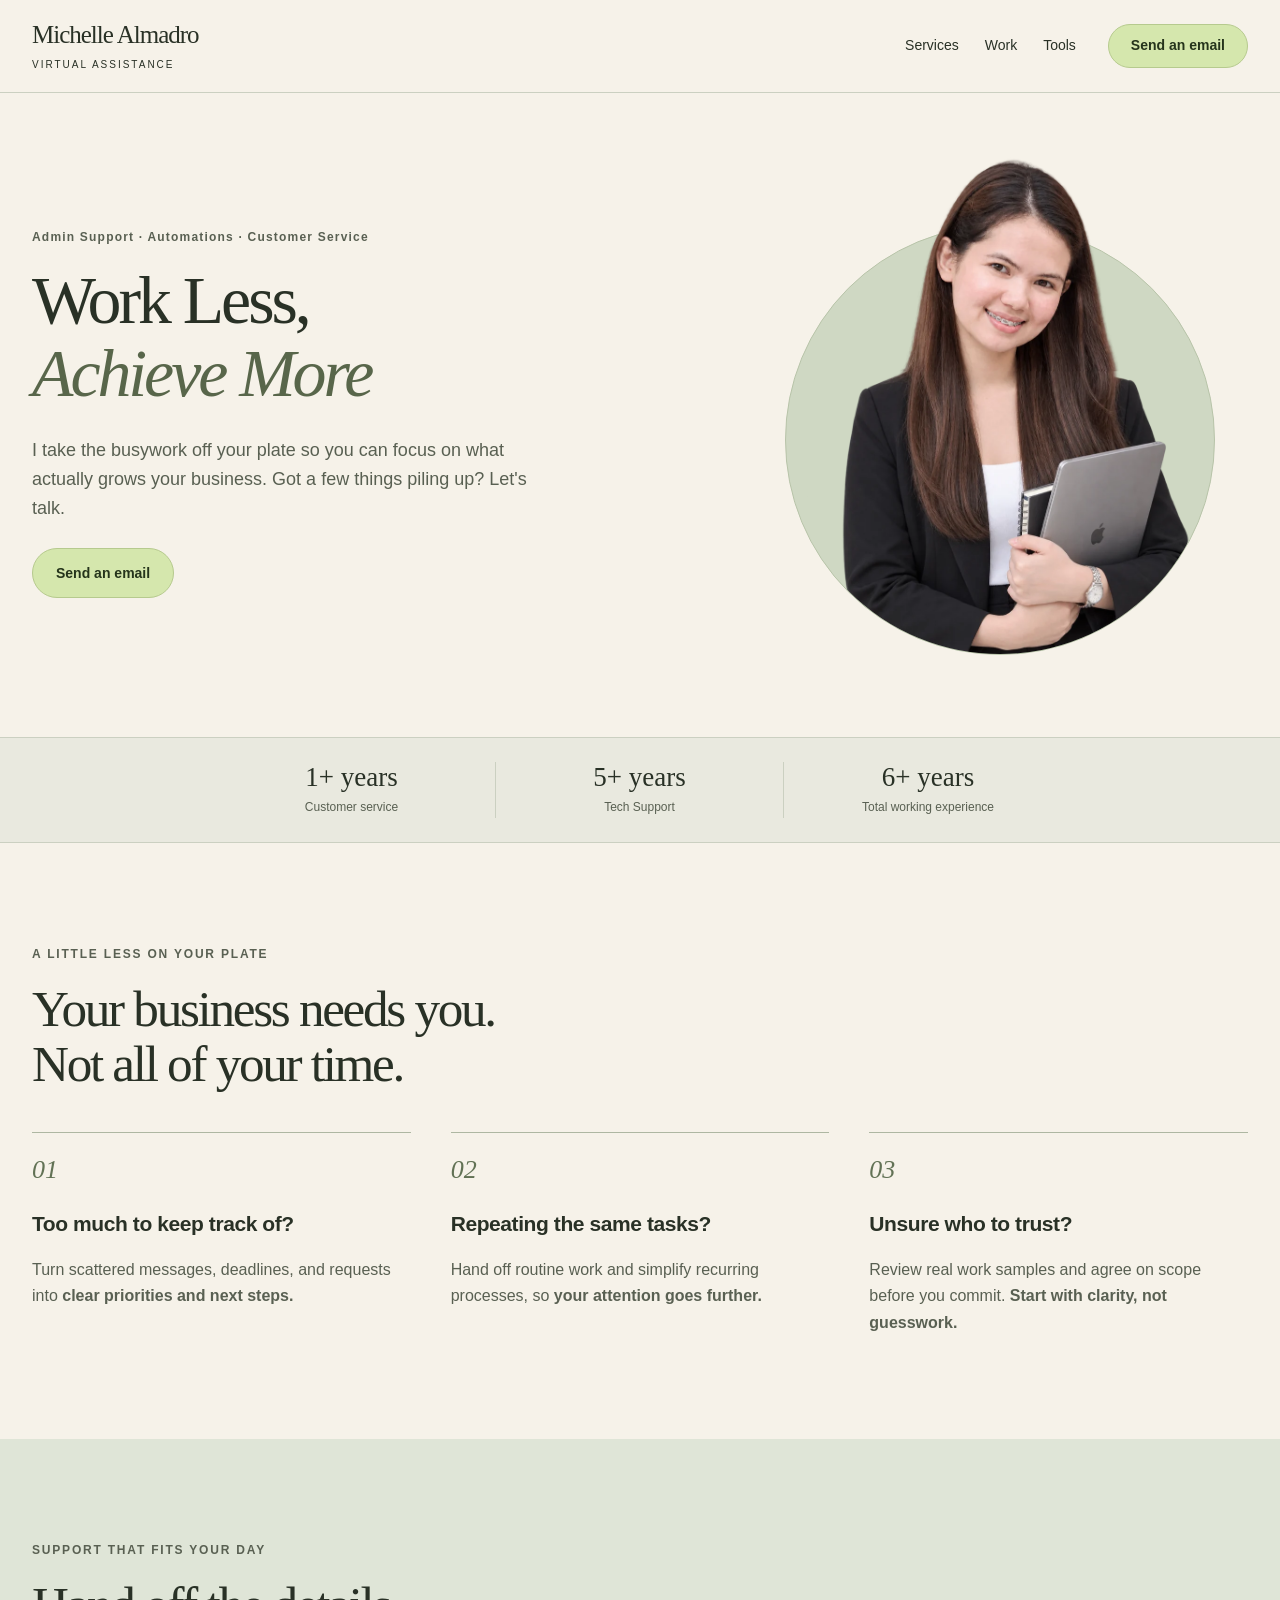
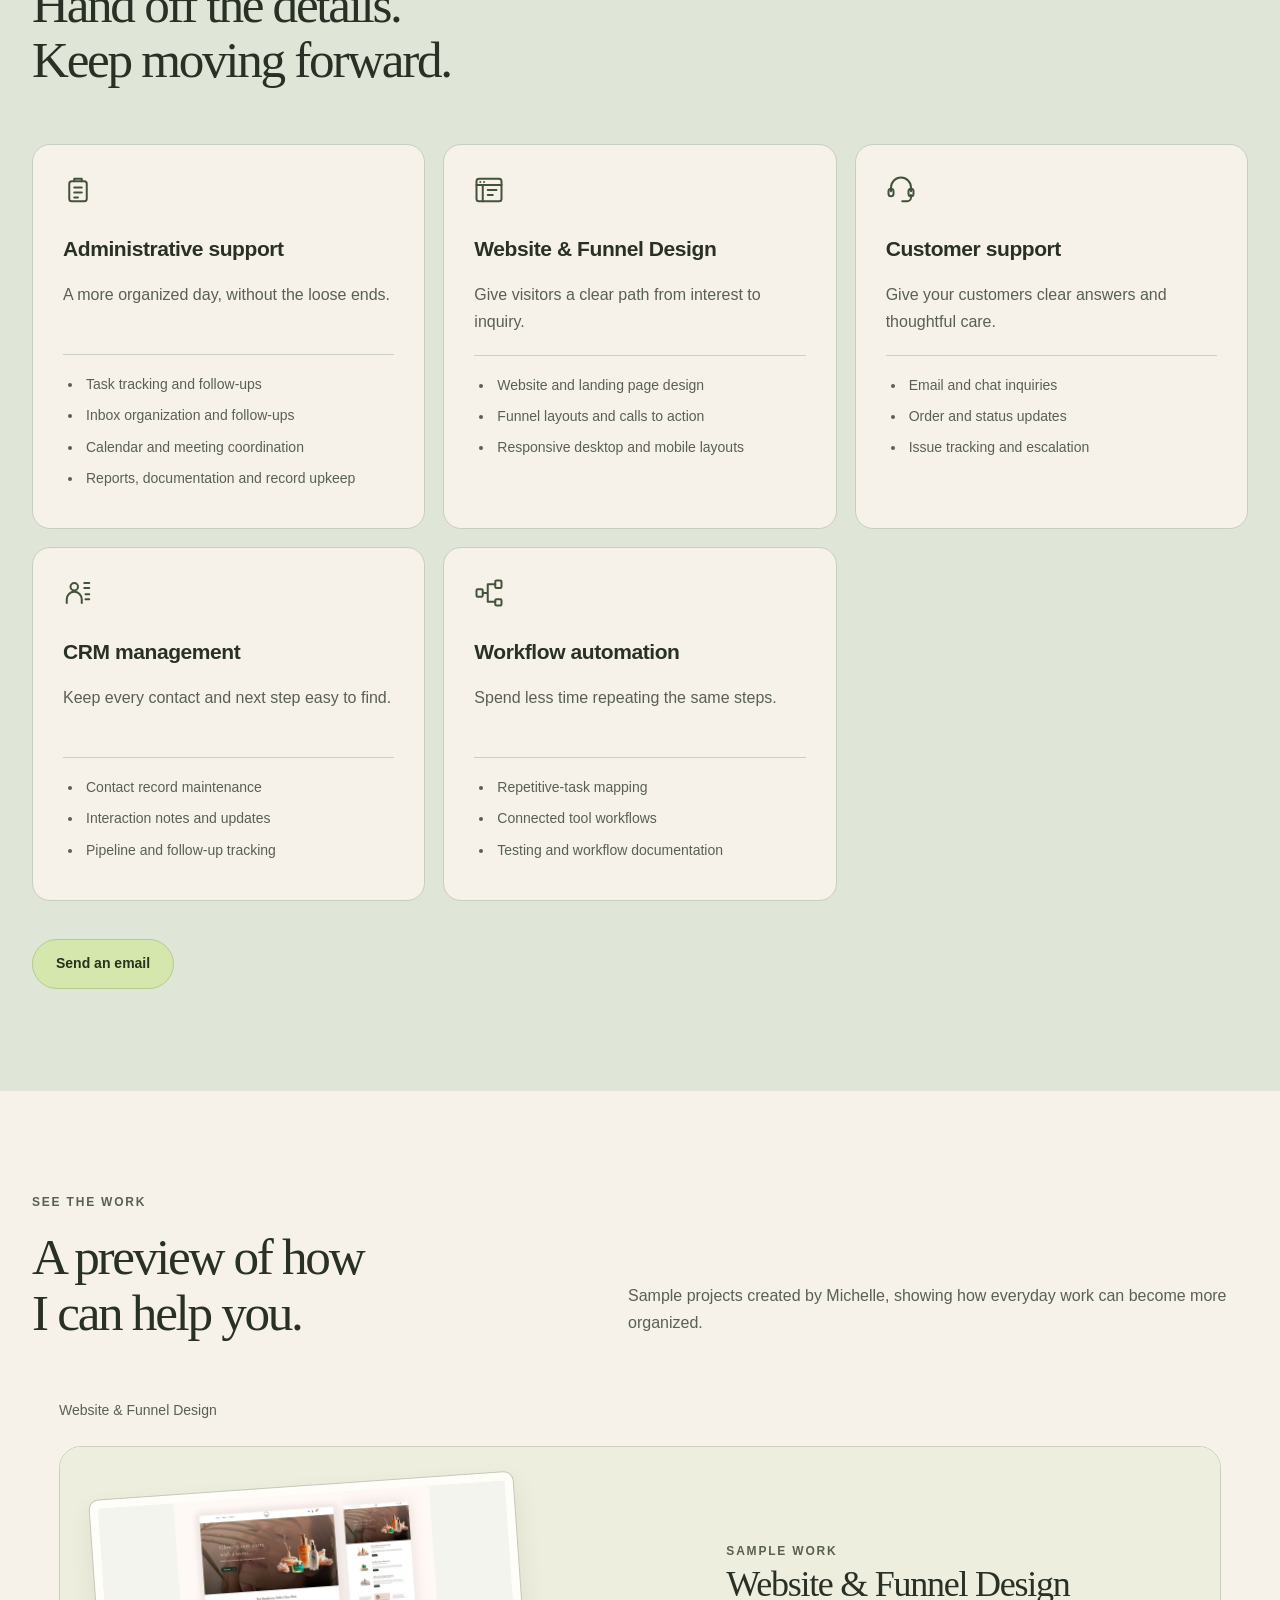
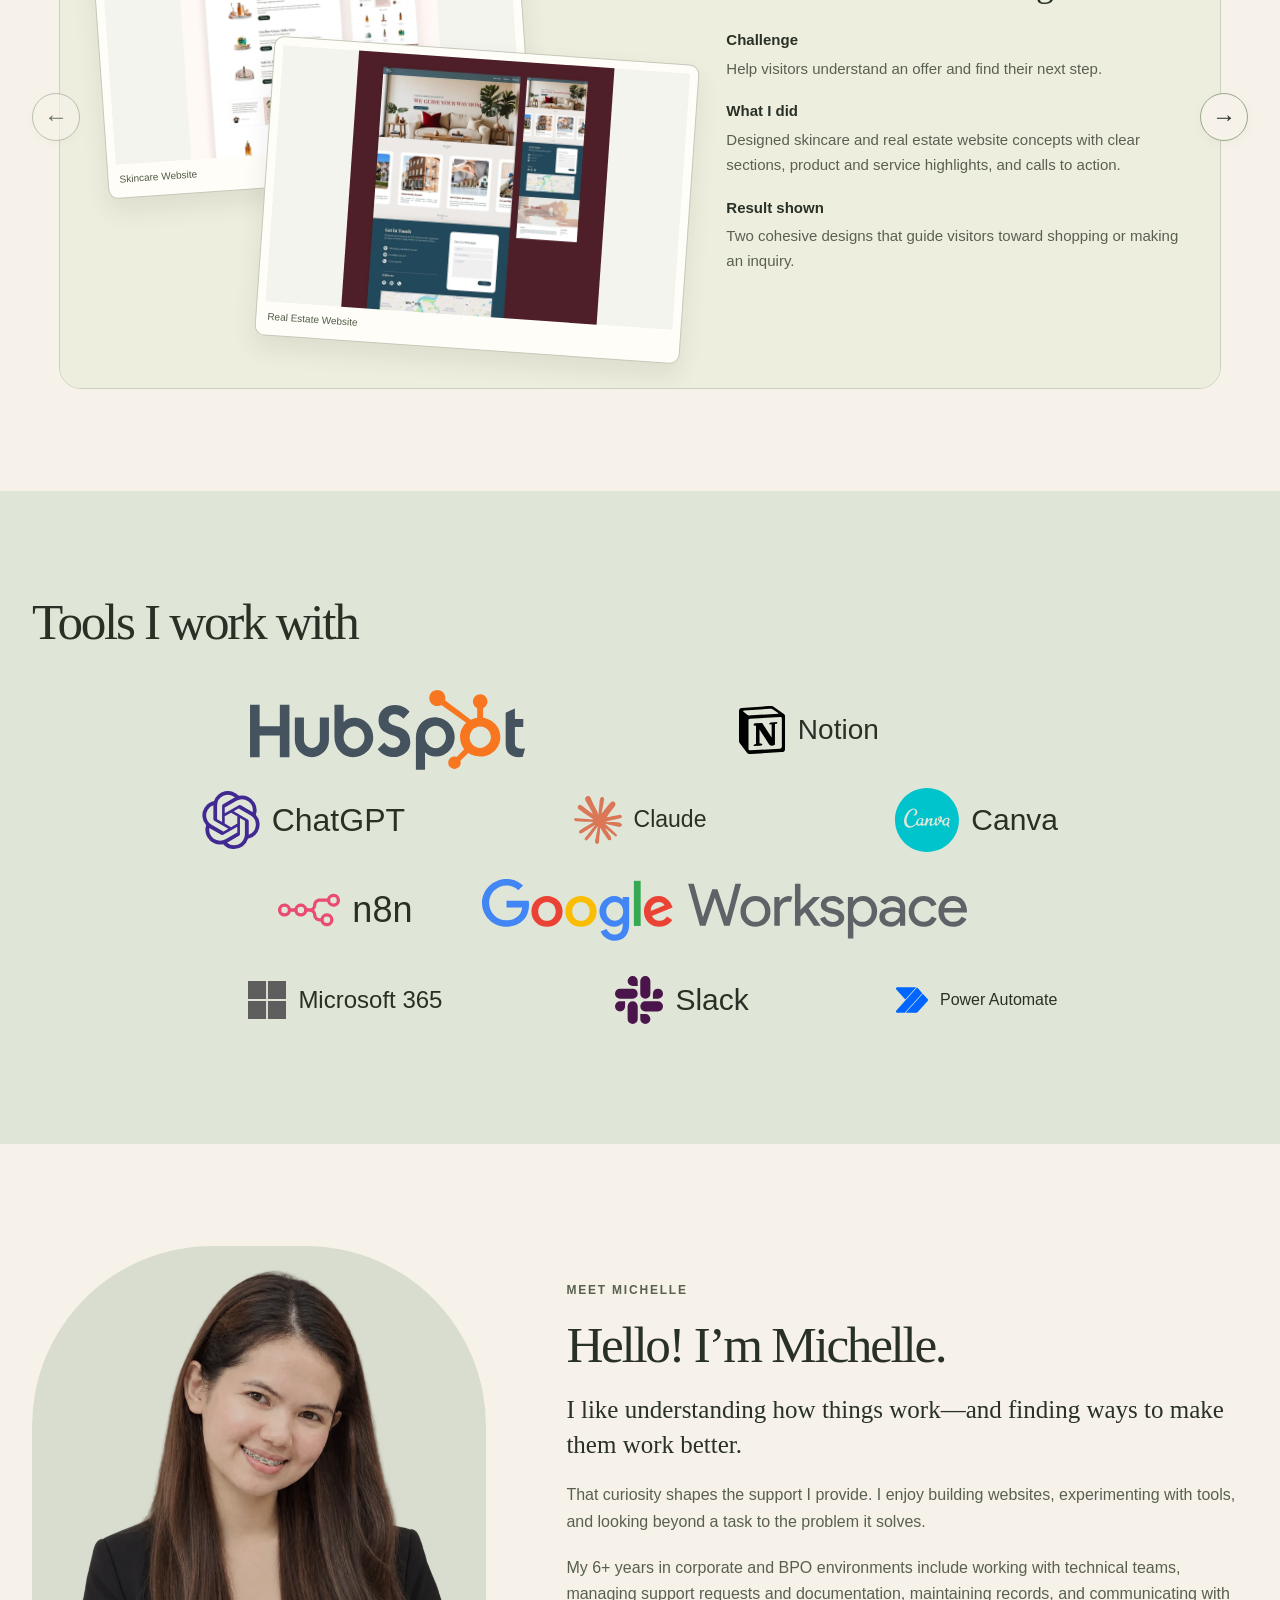
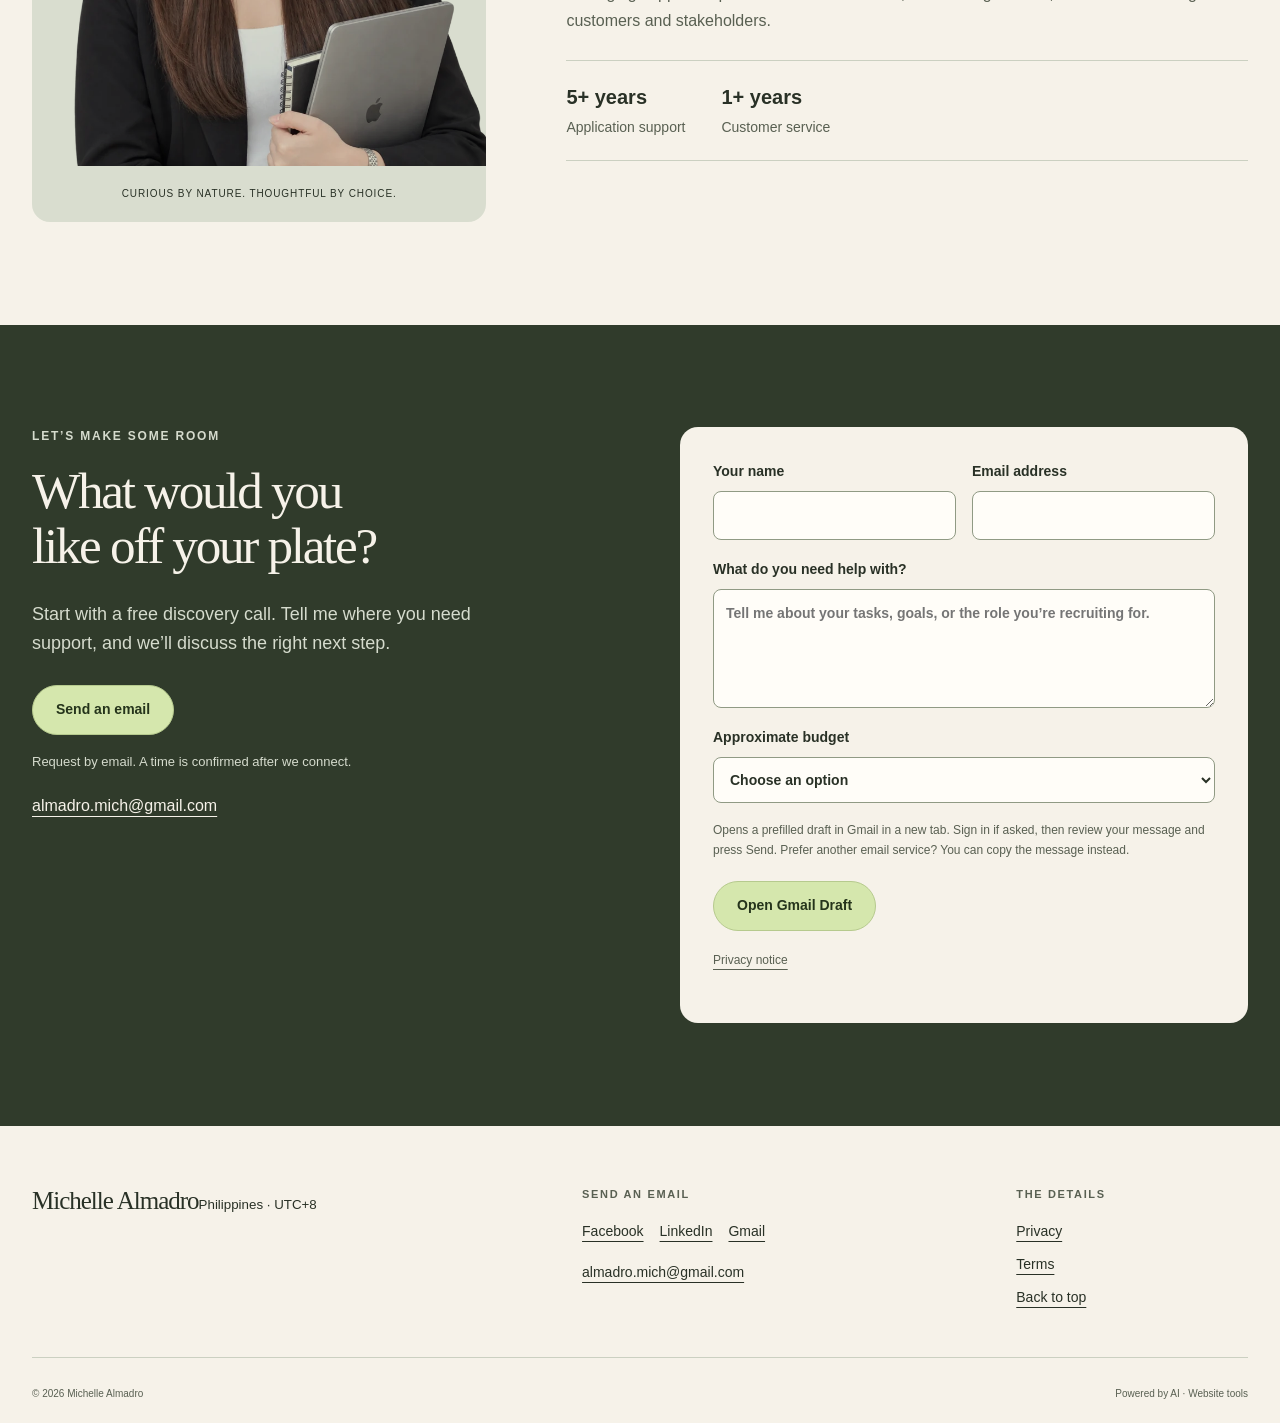
==== index.html @ 61c2d61f "Remove carousel area-label" ====
<!doctype html>
<html lang="en">
<head>
    <meta charset="utf-8">
    <meta name="viewport" content="width=device-width,initial-scale=1">
    <title>Michelle Almadro | Thoughtful Virtual Assistance</title>
    <meta name="description"
          content="Give your day more room. Philippines-based virtual assistance for startups, coaches, and CEOs: admin, customer support, CRM, and automation. Request a free discovery call.">
    <link rel="canonical" href="https://michelle-almadro.almadro-mich.chatgpt.site/">
    <meta property="og:type" content="website">
    <meta property="og:title" content="Michelle Almadro — Care in the details. Clarity in the work.">
    <meta property="og:description"
          content="Organized operations and thoughtful support for startups, coaches, and CEOs.">
    <meta property="og:url" content="https://michelle-almadro.almadro-mich.chatgpt.site/">
    <meta name="theme-color" content="#303b2b">
    <link rel="icon" href="favicon.svg" type="image/svg+xml">
    <link rel="stylesheet" href="agency.css">
    <script type="application/ld+json">{
        "@context": "https://schema.org",
        "@type": "ProfessionalService",
        "name": "Michelle Almadro",
        "description": "Virtual assistance for administrative support, customer support, CRM management and workflow automation.",
        "url": "https://michelle-almadro.almadro-mich.chatgpt.site/",
        "email": "almadro.mich@gmail.com",
        "address": {
            "@type": "PostalAddress",
            "addressCountry": "PH"
        },
        "sameAs": [
            "https://www.facebook.com/p/Michelle-Almadro-61588817865942/",
            "https://www.linkedin.com/in/michelle-almadro"
        ],
        "hasOfferCatalog": {
            "@type": "OfferCatalog",
            "name": "Virtual assistance services",
            "itemListElement": [
                {
                    "@type": "Offer",
                    "itemOffered": {
                        "@type": "Service",
                        "name": "Administrative support including inbox and calendar management"
                    }
                },
                {
                    "@type": "Offer",
                    "itemOffered": {
                        "@type": "Service",
                        "name": "Website and Funnel Design"
                    }
                },
                {
                    "@type": "Offer",
                    "itemOffered": {
                        "@type": "Service",
                        "name": "Customer support"
                    }
                },
                {
                    "@type": "Offer",
                    "itemOffered": {
                        "@type": "Service",
                        "name": "CRM management"
                    }
                },
                {
                    "@type": "Offer",
                    "itemOffered": {
                        "@type": "Service",
                        "name": "Workflow automation"
                    }
                }
            ]
        }
    }</script>
    <script src="site-config.js" defer></script>
    <script src="agency.js" defer></script>
    <link rel="stylesheet" href="lightbox.css">
    <script src="lightbox.js" defer></script>
</head>
<body><a class="skip-link" href="#main">Skip to content</a>
<header class="site-header">
    <div class="container nav-inner"><a class="brand" href="#home">Michelle Almadro<span>VIRTUAL ASSISTANCE</span></a>
        <nav aria-label="Main navigation"><a href="#services">Services</a><a href="#work">Work</a><a
                href="#tools">Tools</a></nav>
        <a class="btn primary nav-cta" href="#contact">Send an email</a></div>
</header>
<main id="main">
    <!-- 01–02: Navigation and hero. Trust claims use Michelle’s supplied experience, not client logos. -->
    <section class="hero container" id="home">
        <div class="hero-copy"><p class="kicker">Admin Support · Automations · Customer Service</p>
            <h1>Work Less,<br><em>Achieve More</em></h1>
            <p class="hero-sub">I take the busywork off your plate so you can focus on what actually grows your
                business. Got a few things piling up? Let's talk.</p>
            <div class="actions"><a class="btn primary" href="#contact">Send an email</a></div>
        </div>
        <div class="hero-visual portrait-studio">
            <div class="portrait-popout">
                <div class="circle-photo"><img class="portrait-person" src="assets/michelle-web.webp"
                                               alt="Michelle Almadro, Virtual Assistant" width="821" height="1100"
                                               fetchpriority="high"></div>
                <img class="portrait-person portrait-head" src="assets/michelle-web.webp" alt="" aria-hidden="true"
                     width="821" height="1100"></div>
        </div>
    </section>
    <div class="trust-strip">
        <div class="container trust-inner"><p><strong>1+ years</strong><span>Customer service</span></p>
            <p><strong>5+ years</strong><span>Tech Support</span></p>
            <p><strong>6+ years</strong><span>Total working experience</span></p></div>
    </div>
    <!-- 03: Problem to solution -->
    <section class="section container" aria-labelledby="problem-title">
        <div class="section-head"><p class="kicker">A LITTLE LESS ON YOUR PLATE</p>
            <h2 id="problem-title">Your business needs you.<br>Not all of your time.</h2></div>
        <div class="problem-grid">
            <article><span class="small-number">01</span>
                <h3>Too much to keep track of?</h3>
                <p>Turn scattered messages, deadlines, and requests into <strong>clear priorities and next
                    steps.</strong></p></article>
            <article><span class="small-number">02</span>
                <h3>Repeating the same tasks?</h3>
                <p>Hand off routine work and simplify recurring processes, so <strong>your attention goes
                    further.</strong></p></article>
            <article><span class="small-number">03</span>
                <h3>Unsure who to trust?</h3>
                <p>Review real work samples and agree on scope before you commit. <strong>Start with clarity, not
                    guesswork.</strong></p></article>
        </div>
    </section>
    <!-- 04: Services -->
    <section class="section sage-surface" id="services">
        <div class="container">
            <div class="section-head split-head">
                <div><p class="kicker">SUPPORT THAT FITS YOUR DAY</p>
                    <h2>Hand off the details.<br>Keep moving forward.</h2></div>
            </div>
            <div class="service-grid">
                <article class="service-card reveal"><span class="service-icon"><svg viewBox="0 0 24 24" fill="none"
                                                                                     stroke="currentColor"
                                                                                     stroke-width="1.6"
                                                                                     stroke-linecap="round"
                                                                                     stroke-linejoin="round"
                                                                                     aria-hidden="true"><rect x="5"
                                                                                                              y="5"
                                                                                                              width="14"
                                                                                                              height="16"
                                                                                                              rx="2"/><path
                        d="M9 5V3h6v2M9 10h6M9 14h6M9 18h3"/></svg></span>
                    <h3>Administrative support</h3>
                    <p>A more organized day, without the loose ends.</p>
                    <ul>
                        <li>Task tracking and follow-ups</li>
                        <li>Inbox organization and follow-ups</li>
                        <li>Calendar and meeting coordination</li>
                        <li>Reports, documentation and record upkeep</li>
                    </ul>
                </article>
                <article class="service-card reveal"><span class="service-icon"><svg viewBox="0 0 24 24" fill="none"
                                                                                     stroke="currentColor"
                                                                                     stroke-width="1.6"
                                                                                     stroke-linecap="round"
                                                                                     stroke-linejoin="round"
                                                                                     aria-hidden="true"><rect x="2"
                                                                                                              y="3"
                                                                                                              width="20"
                                                                                                              height="18"
                                                                                                              rx="2"/><path
                        d="M2 8h20M7 8v13M5 5.5h.01M8 5.5h.01M11 12h7M11 16h4"/></svg></span>
                    <h3>Website &amp; Funnel Design</h3>
                    <p>Give visitors a clear path from interest to inquiry.</p>
                    <ul>
                        <li>Website and landing page design</li>
                        <li>Funnel layouts and calls to action</li>
                        <li>Responsive desktop and mobile layouts</li>
                    </ul>
                </article>
                <article class="service-card reveal"><span class="service-icon"><svg viewBox="0 0 24 24" fill="none"
                                                                                     stroke="currentColor"
                                                                                     stroke-width="1.6"
                                                                                     stroke-linecap="round"
                                                                                     stroke-linejoin="round"
                                                                                     aria-hidden="true"><path
                        d="M4 13V10a8 8 0 0 1 16 0v3M20 16v2a3 3 0 0 1-3 3h-4"/><rect x="2" y="11" width="4" height="6"
                                                                                      rx="2"/><rect x="18" y="11"
                                                                                                    width="4" height="6"
                                                                                                    rx="2"/></svg></span>
                    <h3>Customer support</h3>
                    <p>Give your customers clear answers and thoughtful care.</p>
                    <ul>
                        <li>Email and chat inquiries</li>
                        <li>Order and status updates</li>
                        <li>Issue tracking and escalation</li>
                    </ul>
                </article>
                <article class="service-card reveal"><span class="service-icon"><svg viewBox="0 0 24 24" fill="none"
                                                                                     stroke="currentColor"
                                                                                     stroke-width="1.6"
                                                                                     stroke-linecap="round"
                                                                                     stroke-linejoin="round"
                                                                                     aria-hidden="true"><circle cx="9"
                                                                                                                cy="7"
                                                                                                                r="3"/><path
                        d="M3 20v-3a6 6 0 0 1 12 0v3M17 4h4M17 8h4M18 13h3M18 17h3"/></svg></span>
                    <h3>CRM management</h3>
                    <p>Keep every contact and next step easy to find.</p>
                    <ul>
                        <li>Contact record maintenance</li>
                        <li>Interaction notes and updates</li>
                        <li>Pipeline and follow-up tracking</li>
                    </ul>
                </article>
                <article class="service-card reveal"><span class="service-icon"><svg viewBox="0 0 24 24" fill="none"
                                                                                     stroke="currentColor"
                                                                                     stroke-width="1.6"
                                                                                     stroke-linecap="round"
                                                                                     stroke-linejoin="round"
                                                                                     aria-hidden="true"><rect x="2"
                                                                                                              y="9"
                                                                                                              width="5"
                                                                                                              height="6"
                                                                                                              rx="1"/><rect
                        x="17" y="2" width="5" height="6" rx="1"/><rect x="17" y="17" width="5" height="5" rx="1"/><path
                        d="M7 12h4V5h6M11 12v7h6"/></svg></span>
                    <h3>Workflow automation</h3>
                    <p>Spend less time repeating the same steps.</p>
                    <ul>
                        <li>Repetitive-task mapping</li>
                        <li>Connected tool workflows</li>
                        <li>Testing and workflow documentation</li>
                    </ul>
                </article>
            </div>
            <div class="section-action"><a class="btn primary" href="#contact">Send an email</a></div>
        </div>
    </section>
    <!-- 05: Work carousel. No automatic advance; native swipe and keyboard controls. -->
    <section class="section container" id="work"><span id="projects" class="anchor-alias"></span>
        <div class="section-head split-head">
            <div><p class="kicker">SEE THE WORK</p>
                <h2>A preview of how<br>I can help you.</h2></div>
            <p>Sample projects created by Michelle, showing how everyday work can become more organized.</p></div>
        <div class="work-carousel" role="region" aria-roledescription="carousel" aria-label="Work samples">
            <div class="carousel-toolbar"><p class="carousel-status" aria-live="polite" aria-atomic="true">Website &amp;
                Funnel Design</p>
                <div class="carousel-controls">
                    <button type="button" class="carousel-prev" aria-label="Previous work sample"
                            aria-controls="work-track" disabled><span aria-hidden="true">←</span></button>
                    <button type="button" class="carousel-next" aria-label="Next work sample"
                            aria-controls="work-track"><span aria-hidden="true">→</span></button>
                </div>
            </div>
            <div class="work-track" id="work-track" tabindex="0"
                 aria-label="Work samples. Use left and right arrow keys to browse.">
                <article class="work-slide" role="group" aria-roledescription="slide">
                    <div class="sample-collage collage-count-2 web-design-collage"><a
                            class="collage-image collage-item-1" href="assets/web-design-1.jpg"
                            aria-label="View Skincare Website full size"><img src="assets/web-design-1-collage.webp"
                                                                              alt="Skincare Website design by Michelle Almadro"
                                                                              width="1080" height="1080" loading="lazy"><span>Skincare Website</span></a><a
                            class="collage-image collage-item-2" href="assets/web-design-2.jpg"
                            aria-label="View Real Estate Website full size"><img src="assets/web-design-2-collage.webp"
                                                                                 alt="Real Estate Website design by Michelle Almadro"
                                                                                 width="1080" height="1080"
                                                                                 loading="lazy"><span>Real Estate Website</span></a>
                    </div>
                    <div class="slide-copy"><span class="kicker">SAMPLE WORK</span>
                        <h3>Website &amp; Funnel Design</h3>
                        <dl>
                            <dt>Challenge</dt>
                            <dd>Help visitors understand an offer and find their next step.</dd>
                            <dt>What I did</dt>
                            <dd>Designed skincare and real estate website concepts with clear sections, product and
                                service highlights, and calls to action.
                            </dd>
                            <dt>Result shown</dt>
                            <dd>Two cohesive designs that guide visitors toward shopping or making an inquiry.</dd>
                        </dl>
                    </div>
                </article>
                <article class="work-slide" role="group" aria-roledescription="slide">
                    <div class="sample-collage collage-count-1"><a class="collage-image collage-item-1"
                                                                   href="assets/lead-capture-automation.png"
                                                                   target="_blank" rel="noopener"
                                                                   aria-label="View Lead Capture Automation full size"><img
                            src="assets/lead-capture-automation-collage.webp" alt="Lead Capture Automation sample"
                            width="1100" height="438" loading="lazy"><span>Lead Capture Automation</span></a></div>
                    <div class="slide-copy"><span class="kicker">SAMPLE WORK</span>
                        <h3>Automations</h3>
                        <dl>
                            <dt>Challenge</dt>
                            <dd>New leads need to be checked, recorded, and followed up across several tools.</dd>
                            <dt>What I did</dt>
                            <dd>Connected lead capture, contact checks, email follow-ups, and sales notifications.</dd>
                            <dt>Result shown</dt>
                            <dd>A connected workflow with clear next actions for incoming leads.</dd>
                        </dl>
                    </div>
                </article>
                <article class="work-slide" role="group" aria-roledescription="slide">
                    <div class="sample-collage collage-count-3"><a class="collage-image collage-item-1"
                                                                   href="assets/task-tracker.png" target="_blank"
                                                                   rel="noopener"
                                                                   aria-label="View Task Tracker full size"><img
                            src="assets/task-tracker-collage.webp" alt="Task Tracker sample" width="1100" height="545"
                            loading="lazy"><span>Task Tracker</span></a><a class="collage-image collage-item-2"
                                                                           href="assets/task-board.png" target="_blank"
                                                                           rel="noopener"
                                                                           aria-label="View Task Board full size"><img
                            src="assets/task-board-collage.webp" alt="Task Board sample" width="1100" height="545"
                            loading="lazy"><span>Task Board</span></a><a class="collage-image collage-item-3"
                                                                         href="assets/weekly-summary-report.png"
                                                                         target="_blank" rel="noopener"
                                                                         aria-label="View Weekly Summary Report full size"><img
                            src="assets/weekly-summary-report-collage.webp" alt="Weekly Summary Report sample"
                            width="1100" height="548" loading="lazy"><span>Weekly Summary Report</span></a></div>
                    <div class="slide-copy"><span class="kicker">SAMPLE WORK</span>
                        <h3>Task Management</h3>
                        <dl>
                            <dt>Challenge</dt>
                            <dd>Scattered tasks and follow-ups compete for attention.</dd>
                            <dt>What I did</dt>
                            <dd>Organized action items into a tracker, status board, and weekly report.</dd>
                            <dt>Result shown</dt>
                            <dd>Clear priorities and next actions in one place.</dd>
                        </dl>
                    </div>
                </article>
                <article class="work-slide" role="group" aria-roledescription="slide">
                    <div class="sample-collage collage-count-2"><a class="collage-image collage-item-1"
                                                                   href="assets/inbox-organization.png" target="_blank"
                                                                   rel="noopener"
                                                                   aria-label="View Inbox Organization full size"><img
                            src="assets/inbox-organization-collage.webp" alt="Inbox Organization sample" width="1100"
                            height="547" loading="lazy"><span>Inbox Organization</span></a><a
                            class="collage-image collage-item-2" href="assets/follow-ups.png" target="_blank"
                            rel="noopener" aria-label="View Follow Ups full size"><img
                            src="assets/follow-ups-collage.webp" alt="Follow Ups sample" width="1100" height="548"
                            loading="lazy"><span>Follow Ups</span></a></div>
                    <div class="slide-copy"><span class="kicker">SAMPLE WORK</span>
                        <h3>Inbox Management</h3>
                        <dl>
                            <dt>Challenge</dt>
                            <dd>Important messages and follow-ups can get lost in a busy inbox.</dd>
                            <dt>What I did</dt>
                            <dd>Grouped messages by action and prepared clear, timely follow-ups.</dd>
                            <dt>Result shown</dt>
                            <dd>An organized inbox with visible priorities and next steps.</dd>
                        </dl>
                    </div>
                </article>
                <article class="work-slide" role="group" aria-roledescription="slide">
                    <div class="sample-collage collage-count-1"><a class="collage-image collage-item-1"
                                                                   href="assets/customer-order-support.png"
                                                                   target="_blank" rel="noopener"
                                                                   aria-label="View Customer Order Support full size"><img
                            src="assets/customer-order-support-collage.webp" alt="Customer Order Support sample"
                            width="1100" height="615" loading="lazy"><span>Customer Order Support</span></a></div>
                    <div class="slide-copy"><span class="kicker">SAMPLE WORK</span>
                        <h3>Customer Service</h3>
                        <dl>
                            <dt>Challenge</dt>
                            <dd>A customer needs clarity about a delayed delivery.</dd>
                            <dt>What I did</dt>
                            <dd>Reviewed the shipment details and prepared a thoughtful response with an expected
                                delivery window.
                            </dd>
                            <dt>Result shown</dt>
                            <dd>A clear update that acknowledges the concern and explains what happens next.</dd>
                        </dl>
                    </div>
                </article>
                <article class="work-slide" role="group" aria-roledescription="slide">
                    <div class="sample-collage collage-count-2"><a class="collage-image collage-item-1"
                                                                   href="assets/weekly-summary-report.png"
                                                                   target="_blank" rel="noopener"
                                                                   aria-label="View Weekly Summary Report full size"><img
                            src="assets/weekly-summary-report-collage.webp" alt="Weekly Summary Report sample"
                            width="1100" height="548" loading="lazy"><span>Weekly Summary Report</span></a><a
                            class="collage-image collage-item-2" href="assets/documentations.png" target="_blank"
                            rel="noopener" aria-label="View Documentations full size"><img
                            src="assets/documentations-collage.webp" alt="Documentations sample" width="1100"
                            height="548" loading="lazy"><span>Documentations</span></a></div>
                    <div class="slide-copy"><span class="kicker">SAMPLE WORK</span>
                        <h3>Documentation & Reporting</h3>
                        <dl>
                            <dt>Challenge</dt>
                            <dd>Progress and client information are spread across separate activities.</dd>
                            <dt>What I did</dt>
                            <dd>Brought task progress, upcoming priorities, and dated client notes into organized
                                records.
                            </dd>
                            <dt>Result shown</dt>
                            <dd>A clear view of completed work, open actions, and client context.</dd>
                        </dl>
                    </div>
                </article>
            </div>
        </div>
    </section>
    <!-- 06: Tools collage -->
    <section class="section sage-surface" id="tools"><span id="process" class="anchor-alias"></span>
        <div class="container">
            <div class="section-head"><h2>Tools I work with</h2></div>
            <div class="tool-puzzle" aria-label="Tools Michelle works with">
                <div class="puzzle-tool puzzle-1 wordmark"><img src="assets/hubspot-wordmark.svg" alt="HubSpot"
                                                                loading="lazy"></div>
                <div class="puzzle-tool puzzle-2 "><img src="assets/notion.svg" alt=""
                                                        loading="lazy"><span>Notion</span></div>
                <div class="puzzle-tool puzzle-3 "><img src="assets/canva.svg" alt="" loading="lazy"><span>Canva</span>
                </div>
                <div class="puzzle-tool puzzle-4 "><img src="assets/openai.svg" alt=""
                                                        loading="lazy"><span>ChatGPT</span></div>
                <div class="puzzle-tool puzzle-5 "><img src="assets/claude.svg" alt=""
                                                        loading="lazy"><span>Claude</span></div>
                <div class="puzzle-tool puzzle-6 "><img src="assets/n8n.svg" alt="" loading="lazy"><span>n8n</span>
                </div>
                <div class="puzzle-tool puzzle-7 wordmark"><img src="assets/google-workspace-wordmark.svg"
                                                                alt="Google Workspace" loading="lazy"></div>
                <div class="puzzle-tool puzzle-8 "><img src="assets/microsoft.svg" alt="" loading="lazy"><span>Microsoft 365</span>
                </div>
                <div class="puzzle-tool puzzle-9 "><img src="assets/slack.svg" alt="" loading="lazy"><span>Slack</span>
                </div>
                <div class="puzzle-tool puzzle-10 "><img src="assets/powerautomate.svg" alt="" loading="lazy"><span>Power Automate</span>
                </div>
            </div>
        </div>
    </section>
    <!-- 07: Founder / team -->
    <section class="section container about-grid" id="about">
        <div class="about-photo"><img src="assets/michelle-web.webp" alt="Michelle Almadro" width="821" height="1100"
                                      loading="lazy"><span>CURIOUS BY NATURE. THOUGHTFUL BY CHOICE.</span></div>
        <div><p class="kicker">MEET MICHELLE</p>
            <h2>Hello! I’m Michelle.</h2>
            <p class="large-copy">I like understanding how things work—and finding ways to make them work better.</p>
            <p>That curiosity shapes the support I provide. I enjoy building websites, experimenting with tools, and
                looking beyond a task to the problem it solves.</p>
            <p>My 6+ years in corporate and BPO environments include working with technical teams, managing support
                requests and documentation, maintaining records, and communicating with customers and stakeholders.</p>
            <div class="experience-row" id="experience">
                <div><strong>5+ years</strong><span>Application support</span></div>
                <div><strong>1+ years</strong><span>Customer service</span></div>
            </div>
        </div>
    </section>
    <!-- 10: Risk reversal, pending approved terms. -->
    <section class="section sage-surface" id="commitments" hidden>
        <div class="container">
            <div class="section-head"><p class="kicker">CLARITY BEFORE COMMITMENT</p>
                <h2>Know what you’re<br>agreeing to.</h2></div>
            <div class="commitment-grid">
                <article><h3>Clear expectations</h3>
                    <p>Define the scope and success criteria together.</p>
                    <p class="placeholder">[REPLACE] Approved guarantee and limits.</p></article>
                <article><h3>A considered start</h3>
                    <p>Discuss a starting scope that lets you assess fit.</p>
                    <p class="placeholder">[REPLACE] Trial length, cost, and cancellation terms.</p></article>
                <article><h3>Care with your data</h3>
                    <p>Agree on permissions and approved systems.</p>
                    <p class="placeholder">[REPLACE] NDA and data-security commitments.</p></article>
                <article><h3>A plan for changes</h3>
                    <p>Set expectations for reviewing the arrangement.</p>
                    <p class="placeholder">[REPLACE] Replacement or continuity policy.</p></article>
            </div>
        </div>
    </section>
    <!-- 11: FAQ -->
    <section class="section container faq-grid" id="faq" hidden>
        <div class="section-head"><p class="kicker">BEFORE WE TALK</p>
            <h2>A few things<br>you may wonder.</h2>
            <p>Have a different question?<br><a class="text-link"
                                                href="mailto:almadro.mich@gmail.com?subject=Inquiry%20%7C%20Virtual%20Assistance">Send
                me an email</a></p></div>
        <div class="faq-list">
            <details>
                <summary>Can you work with my timezone?<span aria-hidden="true">+</span></summary>
                <p>I’m based in the Philippines (UTC+8). We’ll agree on working hours, overlap, and response
                    expectations before starting. Coverage depends on the scope and schedule you need.</p></details>
            <details>
                <summary>How will we communicate?<span aria-hidden="true">+</span></summary>
                <p>We’ll choose a main channel, such as email or Slack, and agree on check-ins and progress updates.
                    You’ll know where to send requests and where to find the next steps.</p></details>
            <details>
                <summary>Do I need to switch tools?<span aria-hidden="true">+</span></summary>
                <p>Start with the tools you already use. My toolkit includes HubSpot, Notion, Google Workspace,
                    Microsoft 365, and n8n. We’ll confirm access and any training needs during discovery.</p></details>
            <details>
                <summary>Can I hire you directly or discuss a team?<span aria-hidden="true">+</span></summary>
                <p>You can discuss direct support with Michelle. [REPLACE] Confirm whether additional VA team members
                    are available, their roles, and how matching works before offering team capacity.</p></details>
            <details>
                <summary>How will you handle confidential information?<span aria-hidden="true">+</span></summary>
                <p>We’ll agree on access permissions, approved tools, and data-handling requirements before work begins.
                    [REPLACE] Add your approved NDA and security policy; no certification is claimed.</p></details>
            <details>
                <summary>Is there a minimum commitment or trial?<span aria-hidden="true">+</span></summary>
                <p>[REPLACE] Add the confirmed contract length, trial duration, cancellation notice, and payment terms.
                    These will be agreed in writing before any engagement.</p></details>
            <details>
                <summary>What happens if the fit is not right?<span aria-hidden="true">+</span></summary>
                <p>[REPLACE] Add the approved review, replacement, and refund policy. The first conversation is an
                    opportunity to clarify fit, responsibilities, and expectations.</p></details>
            <details>
                <summary>What should I bring to the discovery call?<span aria-hidden="true">+</span></summary>
                <p>A short list of tasks you want to hand off, your current tools, preferred working hours, and an
                    approximate budget. If you’re recruiting, include the role scope and evaluation process.</p>
            </details>
        </div>
    </section>
    <!-- 12: Conversion form. Email fallback is explicit; no false sent state. -->
    <section class="section olive-surface" id="contact">
        <div class="container contact-grid">
            <div><p class="kicker">LET’S MAKE SOME ROOM</p>
                <h2>What would you<br>like off your plate?</h2>
                <p class="contact-lead">Start with a free discovery call. Tell me where you need support, and we’ll
                    discuss the right next step.</p><a class="btn primary" href="#contact" data-email-booking>Send an
                    email</a>
                <p class="contact-note">Request by email. A time is confirmed after we connect.</p><a
                        class="contact-email"
                        href="mailto:almadro.mich@gmail.com?subject=Inquiry%20%7C%20Virtual%20Assistance">almadro.mich@gmail.com</a>
            </div>
            <form id="contact-form" action="mailto:almadro.mich@gmail.com?subject=Inquiry%20%7C%20Virtual%20Assistance"
                  method="post" enctype="text/plain">
                <div class="form-row"><label>Your name<input name="name" autocomplete="name" required
                                                             maxlength="100"></label><label>Email address<input
                        name="email" type="email" autocomplete="email" required maxlength="254"></label></div>
                <label>What do you need help with?<textarea name="needs" rows="4" required minlength="10"
                                                            maxlength="3000"
                                                            placeholder="Tell me about your tasks, goals, or the role you’re recruiting for."></textarea></label><label>Approximate
                budget<select name="budget" required>
                    <option value="">Choose an option</option>
                    <option>Still exploring</option>
                    <option>Under US$500 / month</option>
                    <option>US$500–1,000 / month</option>
                    <option>US$1,000–2,000 / month</option>
                    <option>US$2,000+ / month</option>
                    <option>Project-based — let’s discuss</option>
                </select></label>
                <p class="form-note">Opens a prefilled draft in Gmail in a new tab. Sign in if asked, then review your
                    message and press Send. Prefer another email service? You can copy the message instead.</p>
                <button class="btn primary" type="submit">Open Gmail Draft</button>
                <p id="form-status" role="status" aria-live="polite"></p>
                <div id="email-fallback" hidden><a id="open-gmail-draft" class="text-link" target="_blank"
                                                   rel="noopener noreferrer"
                                                   href="https://mail.google.com/mail/?view=cm" hidden>Open draft in
                    Gmail</a><br>
                    <button class="copy-message" type="button">Copy message instead</button>
                    <p>Send it to <a href="mailto:almadro.mich@gmail.com?subject=Inquiry%20%7C%20Virtual%20Assistance">almadro.mich@gmail.com</a>.
                    </p><textarea id="prepared-message" aria-label="Prepared message to copy" readonly
                                  rows="6"></textarea></div>
                <p class="form-note"><a href="privacy.html">Privacy notice</a></p></form>
        </div>
    </section>
</main>
<footer class="site-footer">
    <div class="container footer-grid">
        <div><a class="brand" href="#home">Michelle Almadro</a><small>Philippines · UTC+8</small></div>
        <div><p class="kicker">SEND AN EMAIL</p>
            <div class="social-links"><a href="https://www.facebook.com/p/Michelle-Almadro-61588817865942/"
                                         target="_blank" rel="noopener noreferrer">Facebook</a><a
                    href="https://www.linkedin.com/in/michelle-almadro" target="_blank" rel="noopener noreferrer">LinkedIn</a><a
                    href="https://mail.google.com/mail/?view=cm&amp;to=almadro.mich@gmail.com&amp;su=Inquiry%20%7C%20Virtual%20Assistance"
                    target="_blank" rel="noopener noreferrer">Gmail</a></div>
            <a href="mailto:almadro.mich@gmail.com?subject=Inquiry%20%7C%20Virtual%20Assistance">almadro.mich@gmail.com</a>
        </div>
        <div><p class="kicker">THE DETAILS</p><a href="privacy.html">Privacy</a><a href="terms.html">Terms</a><a
                href="#home">Back to top</a></div>
    </div>
    <div class="container footer-bottom"><small>© <span id="year">2026</span> Michelle Almadro</small><small>Powered by
        AI · Website tools</small></div>
</footer>
</body>
</html>
---- agency.css ----
/* Design tokens: edit these to update the whole landing page. */
:root{--olive:#303b2b;--ink:#293126;--muted:#596052;--sage:#dfe5d7;--paper:#f6f2e9;--white:#fffdf8;--line:#cbd0c1;--accent:#d5e7ad;--accent-ink:#25341b;--radius:18px;--space:clamp(64px,8vw,112px)}
*{box-sizing:border-box}html{scroll-behavior:smooth;scroll-padding-top:112px}body{margin:0;background:var(--paper);color:var(--ink);font:16px/1.65 Arial,Helvetica,sans-serif}img{max-width:100%;display:block}a{color:inherit;text-underline-offset:5px}button,input,textarea,select{font:inherit}button,a,input,textarea,select{-webkit-tap-highlight-color:transparent}:focus-visible{outline:3px solid #846139;outline-offset:5px}h1,h2,h3,p{margin:0 0 20px}h1,h2{font-family:Georgia,'Times New Roman',serif;font-weight:400;letter-spacing:-.045em;line-height:1.08}h1{font-size:clamp(44px,5.3vw,78px)}h2{font-size:clamp(34px,4vw,56px)}h3{font-size:21px;line-height:1.3;letter-spacing:-.02em;font-weight:600}p{color:var(--muted)}h1 em{font-weight:400;color:#58664a}ul{padding-left:20px}li{padding-left:3px;margin-bottom:8px}::selection{background:var(--sage);color:var(--ink)}.container{width:min(1240px,calc(100% - 64px));margin-inline:auto}.section{padding-block:var(--space)}.kicker{font-size:12px;line-height:1.5;font-weight:700;letter-spacing:.15em;margin-bottom:18px;color:var(--muted)}.section-head{margin-bottom:40px}.section-head>p:last-child{max-width:620px}.split-head{display:flex;justify-content:space-between;align-items:flex-end;gap:40px}.split-head>p{max-width:340px}.section-head h2{margin-bottom:16px}.section-action{margin-top:38px}.actions{display:flex;flex-wrap:wrap;gap:12px}.btn{display:inline-flex;justify-content:center;align-items:center;text-align:center;min-height:50px;padding:12px 23px;border:1px solid transparent;border-radius:99px;font-size:14px;font-weight:700;line-height:1.4;text-decoration:none;cursor:pointer;transition:background .18s,transform .18s}.btn:hover{transform:translateY(-2px)}.primary{background:var(--accent);color:var(--accent-ink);border-color:#b6ca8e}.primary:hover{background:#c3d999}.secondary{background:transparent;border-color:#8a947e;color:var(--ink)}.secondary:hover{background:var(--sage)}.text-link,.deck-link{font-size:14px;font-weight:700;text-decoration:underline}.text-link:hover,.deck-link:hover{color:#526940}.skip-link{position:fixed;left:12px;top:-100px;padding:12px;background:var(--white);z-index:1000}.skip-link:focus{top:12px}.anchor-alias{display:block;scroll-margin-top:110px}.site-header{position:sticky;top:0;z-index:50;background:rgba(246,242,233,.97);border-bottom:1px solid var(--line)}.nav-inner{min-height:92px;display:flex;align-items:center;gap:32px}.brand{font-family:Georgia,serif;font-size:25px;letter-spacing:-.04em;line-height:1.2;text-decoration:none;white-space:nowrap}.brand span{display:block;font:10px/1.5 Arial,sans-serif;letter-spacing:.2em;margin-top:7px}.site-header nav{display:flex;gap:26px;margin-left:auto}.site-header nav a{font-size:14px;text-decoration:none}.site-header nav a:hover{text-decoration:underline}.nav-cta{min-height:44px;padding:10px 22px;white-space:nowrap}.hero{display:grid;grid-template-columns:1.15fr .85fr;gap:56px;align-items:center;padding-block:60px 64px}.hero-copy{padding-block:20px}.hero-sub{max-width:510px;font-size:18px;line-height:1.6;margin-block:26px}.hero .deck-link{display:inline-block;margin-top:22px}.tagline{font:italic 17px Georgia,serif;margin:32px 0 0}.hero-visual{position:relative;padding:0 0 45px 26px}.portrait-arch{height:465px;background:#d6dccd;border-radius:230px 230px 100px 100px;overflow:hidden;max-width:390px;margin-inline:auto}.portrait-arch img{width:100%;height:100%;object-fit:cover;object-position:center 20%;mix-blend-mode:multiply}.portrait-note{position:absolute;bottom:70px;left:-20px;background:var(--olive);color:var(--paper);padding:22px 26px;border-radius:3px 20px 20px 20px;box-shadow:0 12px 30px #303b2b14}.portrait-note span{font-size:10px;letter-spacing:.12em}.portrait-note p{color:var(--paper);font:25px/1.2 Georgia,serif;margin:10px 0 0}.portrait-caption{position:absolute;bottom:8px;left:26px;width:calc(100% - 26px);text-align:center;font-size:12px;color:var(--muted)}.trust-strip{border-block:1px solid var(--line);background:#e9e9df}.trust-inner{display:grid;grid-template-columns:repeat(4,1fr);padding-block:24px;gap:24px}.trust-inner p{margin:0;border-right:1px solid var(--line);padding-right:12px}.trust-inner p:last-child{border:0}.trust-inner strong{display:block;font:27px Georgia,serif;color:var(--ink)}.trust-inner span{font-size:12px;display:block;margin-top:5px}.problem-grid{display:grid;grid-template-columns:repeat(3,1fr);gap:40px}.problem-grid article{padding-top:22px;border-top:1px solid #aeb7a2}.small-number{display:block;font:italic 26px Georgia,serif;margin-bottom:25px;color:#627255}.problem-grid p{margin-bottom:0}.sage-surface{background:var(--sage)}.soft-surface{background:#ece8de}.olive-surface{background:var(--olive);color:var(--paper)}.olive-surface p,.olive-surface .kicker{color:#d5dbcd}.service-grid{display:grid;grid-template-columns:repeat(3,1fr);gap:18px}.service-card{background:var(--paper);padding:30px;border:1px solid #c8cebf;border-radius:var(--radius)}.service-icon{display:block;color:#43533b;margin-bottom:22px}.service-icon svg{width:30px;height:30px}.service-card p{min-height:52px}.service-card ul{border-top:1px solid var(--line);padding-top:18px;margin-bottom:0;font-size:14px;color:var(--muted)}.work-grid{display:grid;grid-template-columns:repeat(3,1fr);gap:22px}.work-card{background:var(--white);border:1px solid var(--line);border-radius:var(--radius);overflow:hidden;display:flex;flex-direction:column}.work-image{display:flex;align-items:center;justify-content:center;background:#e5e5dd;aspect-ratio:16/10;padding:16px;overflow:hidden}.work-image img{width:100%;height:100%;object-fit:contain;transition:transform .25s}.work-image:hover img{transform:scale(1.03)}.work-content{padding:26px;display:flex;flex-direction:column;flex:1}.work-content h3{font:27px/1.15 Georgia,serif;min-height:62px}.work-content .kicker{font-size:10px}.work-content dl{font-size:14px;margin:0 0 16px}.work-content dt{font-weight:700;color:var(--ink)}.work-content dd{margin:2px 0 14px;color:var(--muted)}.placeholder{font-size:13px;line-height:1.5;border-left:2px solid #939b87;padding-left:12px;color:#5d634f}.metric{margin-top:auto}.badges{display:flex;flex-wrap:wrap;gap:6px;margin:4px 0 22px}.badges span{font-size:12px;border:1px solid var(--line);border-radius:99px;padding:3px 10px}.timeline{list-style:none;padding:0;display:grid;grid-template-columns:repeat(4,1fr);gap:0;margin-top:48px}.timeline li{margin:0;padding:0 28px 0 0;position:relative}.timeline li:before{content:"";position:absolute;top:22px;left:0;width:100%;height:1px;background:#78856d}.timeline li:last-child:before{width:44px}.timeline span{position:relative;display:grid;place-items:center;width:44px;height:44px;border:1px solid #8e9a83;border-radius:50%;background:var(--olive);margin-bottom:28px;font-size:13px}.timeline h3{font-size:20px}.timeline p{font-size:15px}.about-grid{display:grid;grid-template-columns:.8fr 1.2fr;gap:80px;align-items:center}.about-photo{background:#d9ddcf;border-radius:180px 180px 18px 18px;overflow:hidden;position:relative}.about-photo img{max-height:520px;width:100%;object-fit:cover;object-position:top;mix-blend-mode:multiply}.about-photo span{display:block;text-align:center;font-size:10px;letter-spacing:.09em;padding:20px}.large-copy{font:25px/1.4 Georgia,serif;color:var(--ink)}.experience-row{display:flex;gap:36px;border-block:1px solid var(--line);padding:20px 0;margin:26px 0}.experience-row strong{display:block;font-size:20px}.experience-row span{font-size:14px;color:var(--muted)}.tools-block{padding:0 0 80px}.tool-cloud{display:flex;flex-wrap:wrap;gap:18px 28px}.tool{display:flex;align-items:center;gap:9px;font-size:14px}.tool img{object-fit:contain}.tool:first-child img{width:68px}.testimonial-grid{display:grid;grid-template-columns:repeat(3,1fr);gap:22px}.testimonial-card{border:1px solid var(--line);padding:28px;border-radius:var(--radius);background:var(--paper)}.quote-mark{font:60px/.8 Georgia,serif;color:#778368;display:block;margin-bottom:14px}.quote-person{display:flex;align-items:center;gap:12px;margin-top:32px}.quote-person p{font-size:13px;margin:0}.quote-person small{font-size:12px}.photo-placeholder{display:grid;place-content:center;flex-shrink:0;width:62px;height:62px;border:1px dashed #89927f;border-radius:50%;font-size:9px;text-align:center;line-height:1.4;color:#596052}.video-slot{display:flex;gap:24px;align-items:center;border:1px dashed #929a87;border-radius:var(--radius);padding:28px;margin-top:24px}.video-slot h3{margin:0 0 8px}.video-slot p{margin:0;font-size:14px}.video-symbol{font-size:36px}.pricing-grid{display:grid;grid-template-columns:repeat(3,1fr);gap:22px;padding-top:20px}.price-card{border:1px solid var(--line);border-radius:var(--radius);padding:32px;display:flex;flex-direction:column;background:var(--white);position:relative}.price-card h3{font:29px/1.2 Georgia,serif}.price-card>p:not(.kicker){font-size:14px}.price-card .price{font:23px/1.3 Georgia,serif;color:var(--ink);padding-block:16px;margin-bottom:18px}.price-card ul{font-size:14px;margin:0 0 28px}.price-card .btn{margin-top:auto;align-self:flex-start}.featured{background:var(--sage);border:2px solid #6a795b}.plan-label{position:absolute;top:-15px;left:26px;background:var(--olive);color:var(--paper);border-radius:99px;padding:6px 15px;font-size:10px;letter-spacing:.06em}.custom-plan{display:flex;justify-content:space-between;align-items:center;gap:28px;border-bottom:1px solid var(--line);padding:32px 0 0}.custom-plan h3{margin-bottom:6px}.commitment-grid{display:grid;grid-template-columns:repeat(4,1fr);gap:32px}.commitment-grid h3{font-size:18px}.commitment-grid p{font-size:14px}.faq-grid{display:grid;grid-template-columns:.8fr 1.2fr;gap:80px}.faq-list details{border-top:1px solid var(--line)}.faq-list details:last-child{border-bottom:1px solid var(--line)}summary{display:flex;justify-content:space-between;gap:24px;align-items:center;list-style:none;padding:22px 0;cursor:pointer;font-size:17px;font-weight:600}summary::-webkit-details-marker{display:none}summary span{font-size:25px;font-weight:400;transition:transform .2s}details[open] summary span{transform:rotate(45deg)}details p{font-size:15px;margin:0 0 24px;max-width:600px}.contact-grid{display:grid;grid-template-columns:1fr 1fr;gap:80px}.contact-lead{max-width:440px;font-size:18px;margin-block:26px}.contact-note{font-size:13px;margin-top:16px}.contact-email{font-size:16px}.contact-grid form{padding:32px;background:#f6f2e9;color:var(--ink);border-radius:var(--radius)}label{display:block;font-size:14px;font-weight:600;margin-bottom:18px}input,textarea,select{display:block;width:100%;background:var(--white);color:var(--ink);border:1px solid #909a84;border-radius:8px;padding:12px;margin-top:8px;min-height:46px;max-width:100%}textarea{resize:vertical}.form-row{display:grid;grid-template-columns:1fr 1fr;gap:16px}.contact-grid form .form-note{font-size:12px;color:#596052}.contact-grid form #form-status{font-size:14px;color:var(--ink);margin-top:18px}.contact-grid form #email-fallback p{font-size:13px;color:var(--ink)}.copy-message{background:none;border:0;padding:0;text-decoration:underline;color:var(--ink);cursor:pointer}.site-footer{padding:60px 0 20px}.footer-grid{display:grid;grid-template-columns:1.3fr 1fr .6fr;gap:48px}.footer-grid p{margin-top:18px;font-size:14px}.footer-grid .kicker{font-size:11px;margin-top:0}.footer-grid>div>a:not(.brand){display:block;font-size:14px;margin-bottom:10px;overflow-wrap:anywhere}.social-links{display:flex;gap:16px;margin-bottom:18px;font-size:14px}.footer-bottom{display:flex;justify-content:space-between;gap:24px;padding-top:28px;margin-top:38px;border-top:1px solid var(--line);color:var(--muted);font-size:12px}.reveal{animation:gentle-in .6s ease both}@keyframes gentle-in{from{opacity:1;transform:translateY(10px)}to{opacity:1;transform:none}}
@supports(animation-timeline:view()){.reveal{animation-timeline:view();animation-range:entry 0% entry 20%}}
@media(max-width:1050px){.nav-inner{gap:18px}.site-header nav{gap:16px}.hero{gap:26px}.hero-visual{padding-left:10px}.portrait-arch{height:420px}.portrait-note{left:0}.service-card,.work-content,.price-card{padding:24px}.contact-grid,.about-grid,.faq-grid{gap:40px}.commitment-grid{grid-template-columns:repeat(2,1fr)}}
@media(max-width:800px){.container{width:calc(100% - 40px)}.nav-inner{flex-wrap:wrap;min-height:unset;padding:14px 0;gap:12px}.brand{font-size:22px}.site-header nav{order:3;width:100%;justify-content:space-between;margin:0;gap:12px}.site-header nav a{font-size:13px}.nav-cta{margin-left:auto;min-height:40px;font-size:12px}.brand span{font-size:8px;margin-top:4px}.hero{grid-template-columns:1fr;padding-top:42px;gap:20px}.hero-copy{padding:0}.hero-sub{max-width:580px}.hero-visual{max-width:470px;width:100%;margin:auto}.portrait-arch{height:400px;max-width:330px}.portrait-note{left:0;bottom:55px}.trust-inner{grid-template-columns:repeat(2,1fr)}.trust-inner p:nth-child(2){border:0}.problem-grid{gap:22px}.service-grid{grid-template-columns:repeat(2,1fr)}.work-grid{grid-template-columns:1fr;gap:28px}.work-card{display:grid;grid-template-columns:1fr 1fr}.work-image{height:100%;aspect-ratio:auto;min-height:260px}.work-content h3{min-height:0}.split-head{display:block}.split-head>p{max-width:560px}.timeline{grid-template-columns:repeat(2,1fr);gap:30px}.timeline li:nth-child(2):before{width:44px}.about-grid{grid-template-columns:.8fr 1.2fr;gap:30px}.about-photo img{height:400px}.testimonial-grid{grid-template-columns:1fr}.testimonial-card{display:grid;grid-template-columns:40px 1fr;column-gap:10px}.testimonial-card>.quote-person{grid-column:2;margin-top:10px}.pricing-grid{grid-template-columns:1fr;gap:30px}.price-card{padding:30px}.price-card .btn{align-self:stretch}.faq-grid,.contact-grid{grid-template-columns:1fr}.footer-grid{grid-template-columns:1fr 1fr}.footer-grid>div:last-child{grid-column:1/-1;display:flex;flex-wrap:wrap;gap:22px}.footer-grid>div:last-child .kicker{width:100%;margin-bottom:0}}
@media(max-width:540px){h1{font-size:43px}.actions{display:grid}.hero .btn{width:100%}.hero-sub{font-size:17px}.tagline{font-size:16px}.trust-inner{gap:20px 12px}.trust-inner strong{font-size:23px}.trust-inner span{font-size:11px}.problem-grid,.service-grid,.about-grid,.commitment-grid{grid-template-columns:1fr}.problem-grid{gap:32px}.service-card p{min-height:0}.small-number{margin-bottom:14px}.work-card{display:flex}.work-image{aspect-ratio:16/10;min-height:0}.about-photo{max-width:350px;margin:auto;width:100%}.timeline{grid-template-columns:1fr;gap:0}.timeline li{padding:0 0 32px 66px}.timeline li:before,.timeline li:nth-child(2):before{width:1px;height:100%;left:21px;top:0}.timeline li:last-child:before{display:none}.timeline span{position:absolute;left:0;top:0}.timeline h3{padding-top:9px;margin-bottom:14px}.custom-plan{align-items:flex-start;flex-direction:column;padding-bottom:26px}.form-row{grid-template-columns:1fr;gap:0}.contact-grid form{padding:24px}.contact-grid .btn{width:100%}.footer-grid{grid-template-columns:1fr;gap:28px}.footer-bottom{flex-direction:column;gap:8px}.experience-row{gap:22px}.tool-cloud{gap:20px}.contact-email{overflow-wrap:anywhere}.hero-visual{padding-left:0}.portrait-caption{left:0;width:100%;font-size:11px}.portrait-note p{font-size:22px}.portrait-note{padding:18px 22px}.portrait-arch{height:360px}}
@media(max-width:540px){.hero h1{font-size:39px;text-wrap:balance}.hero h1 em{display:inline-block}}
/* Revised hero: original cutout over an offset organic shape, without copy overlays. */
.hero-copy .kicker{max-width:560px;letter-spacing:.1em}.hero-visual.portrait-studio{height:520px;padding:0;isolation:isolate;display:flex;justify-content:center;align-items:flex-end;max-width:490px}.portrait-studio .portrait-shape{position:absolute;z-index:-1;inset:44px 5px 25px 24px;background:#cfd8c3;border-radius:48% 52% 33% 67% / 56% 35% 65% 44%;transform:rotate(-9deg)}.portrait-studio .portrait-shape:after{content:"";position:absolute;inset:15px -8px -12px 13px;border:1px solid #919e80;border-radius:inherit;transform:rotate(13deg)}.portrait-studio>img{height:100%;width:100%;object-fit:contain;object-position:center bottom;mask-image:linear-gradient(#000 0%,#000 84%,transparent 99%)}
/* Work gallery uses native horizontal scrolling; JS adds previous/next and status. */
.carousel-toolbar{display:flex;justify-content:space-between;align-items:center;gap:20px;margin-bottom:20px}.carousel-status{margin:0;font-size:14px;color:var(--muted)}.carousel-controls{display:flex;gap:10px}.carousel-controls button{display:grid;place-items:center;width:48px;height:48px;border:1px solid #9ba68d;background:transparent;border-radius:50%;color:var(--ink);font-size:24px;cursor:pointer}.carousel-controls button:hover:not(:disabled){background:var(--sage)}.carousel-controls button:disabled{opacity:.4;cursor:default}.work-track{display:flex;overflow-x:auto;scroll-snap-type:x mandatory;scroll-behavior:smooth;scrollbar-width:thin;scrollbar-color:#a5b095 transparent;border:1px solid var(--line);border-radius:22px;background:#eeeede}.work-slide{flex:0 0 100%;min-width:0;display:grid;grid-template-columns:1.3fr 1fr;gap:36px;padding:38px;scroll-snap-align:start;scroll-snap-stop:always;align-items:center}.slide-copy h3{font:36px/1.12 Georgia,serif;letter-spacing:-.035em}.slide-copy dl{font-size:15px;margin:24px 0}.slide-copy dt{font-weight:700;color:var(--ink);margin-top:18px}.slide-copy dd{margin:4px 0 0;color:var(--muted)}.sample-collage{position:relative;height:465px;min-width:0}.collage-image{display:flex;flex-direction:column;position:absolute;padding:8px;background:#fffdf8;border:1px solid #c4c9b9;border-radius:10px;box-shadow:0 12px 25px #303b2b17;text-decoration:none;transition:transform .25s;overflow:hidden}.collage-image:hover{transform:rotate(0deg) translateY(-4px);z-index:5}.collage-image img{width:100%;flex:1;min-height:0;object-fit:contain;background:#f4f4ef}.collage-image span{display:block;font-size:10px;padding:7px 3px 2px;color:#505b45}.collage-item-1{top:10px;left:0;width:88%;height:250px;transform:rotate(-4deg)}.collage-item-2{bottom:18px;right:0;width:79%;height:245px;transform:rotate(4deg);z-index:2}.collage-count-3 .collage-item-2{bottom:62px}.collage-item-3{bottom:0;left:0;width:55%;height:174px;transform:rotate(-5deg);z-index:3}.collage-count-1:before,.collage-count-1:after{content:"";position:absolute;inset:32px 15px;background:#d9dfcf;border:1px solid #bdc5af;border-radius:14px;transform:rotate(5deg);z-index:0}.collage-count-1:after{inset:44px 5px;transform:rotate(-5deg);background:#e3e7da}.collage-count-1 .collage-item-1{inset:30px 2%;height:calc(100% - 60px);width:96%;z-index:1;transform:rotate(-2deg)}
/* Loose logo puzzle: varied scale, no enclosing logo cards. */
.tool-puzzle{display:grid;grid-template-columns:repeat(12,minmax(0,1fr));grid-template-rows:repeat(4,82px);gap:8px 20px;max-width:990px;margin:40px auto 0;align-items:center}.puzzle-tool{display:flex;align-items:center;justify-content:center;gap:12px;font-size:25px;color:var(--ink);white-space:nowrap}.puzzle-tool img{width:48px;height:48px;object-fit:contain}.puzzle-tool.wordmark img{width:100%;height:80px}.puzzle-1{grid-column:2/6;grid-row:1}.puzzle-2{grid-column:7/11;grid-row:1;font-size:28px}.puzzle-3{grid-column:9/13;grid-row:2;font-size:30px}.puzzle-3 img{width:64px;height:64px}.puzzle-4{grid-column:1/5;grid-row:2;font-size:32px}.puzzle-4 img{width:58px;height:58px}.puzzle-5{grid-column:5/9;grid-row:2;font-size:23px}.puzzle-6{grid-column:2/5;grid-row:3;font-size:36px}.puzzle-6 img{width:62px;height:62px}.puzzle-7{grid-column:5/11;grid-row:3}.puzzle-8{grid-column:1/6;grid-row:4;font-size:24px}.puzzle-8 img{width:38px;height:38px}.puzzle-9{grid-column:6/9;grid-row:4;font-size:30px}.puzzle-10{grid-column:9/13;grid-row:4;font-size:16px}.puzzle-10 img{width:32px;height:32px}
@media(max-width:900px){.work-slide{gap:25px;padding:26px;grid-template-columns:1fr 1fr}.sample-collage{height:390px}.collage-item-1{height:205px}.collage-item-2{height:200px}.collage-item-3{height:135px}.slide-copy h3{font-size:31px}.tool-puzzle{gap:8px 14px;grid-template-rows:repeat(4,74px)}.puzzle-tool{font-size:20px}.puzzle-tool img{width:38px;height:38px}.puzzle-4,.puzzle-6,.puzzle-9{font-size:25px}.puzzle-10{font-size:12px}.puzzle-8{font-size:19px}}
@media(max-width:650px){.hero-visual.portrait-studio{height:410px;max-width:360px;margin-top:8px}.work-slide{grid-template-columns:1fr;padding:22px;gap:26px;align-content:start}.sample-collage{height:330px;max-width:460px;width:100%;margin:auto}.collage-item-1{height:180px}.collage-item-2{height:180px}.collage-count-3 .collage-item-2{bottom:42px}.collage-item-3{height:120px}.slide-copy h3{font-size:30px}.slide-copy dl{font-size:15px}.carousel-status{font-size:12px;max-width:65%}.carousel-controls{gap:6px}.carousel-controls button{width:44px;height:44px}.tool-puzzle{grid-template-columns:repeat(6,minmax(0,1fr));grid-template-rows:repeat(5,72px);gap:10px}.puzzle-tool{gap:7px;font-size:18px}.puzzle-tool img{width:34px;height:34px}.puzzle-tool.wordmark img{height:55px}.puzzle-1{grid-column:1/4;grid-row:1}.puzzle-2{grid-column:4/7;grid-row:1;font-size:22px}.puzzle-3{grid-column:4/7;grid-row:2;font-size:23px}.puzzle-4{grid-column:1/4;grid-row:2;font-size:20px}.puzzle-5{grid-column:4/7;grid-row:3;font-size:19px}.puzzle-6{grid-column:1/4;grid-row:3;font-size:27px}.puzzle-7{grid-column:1/5;grid-row:4}.puzzle-9{grid-column:5/7;grid-row:4;font-size:15px;gap:5px}.puzzle-9 img{width:26px}.puzzle-8{grid-column:1/4;grid-row:5;font-size:15px}.puzzle-10{grid-column:4/7;grid-row:5;font-size:12px}.puzzle-10 img{width:26px}.puzzle-8 img{width:27px}.portrait-studio .portrait-shape{inset:34px 6px 20px 20px}}
@media(prefers-reduced-motion:reduce){html,.work-track{scroll-behavior:auto}*,*:before,*:after{animation:none!important;transition:none!important}}


.portrait-studio{overflow:clip}

/* Circle portrait: one clipped layer below, one aligned head layer above the rim. */
.hero-visual.portrait-studio{overflow:visible;height:520px;align-items:flex-end;padding-bottom:18px}
.portrait-popout{position:relative;width:88%;max-width:430px;aspect-ratio:1;margin-inline:auto}
.circle-photo{position:absolute;inset:0;border-radius:50%;overflow:hidden;background:#cfd8c3;border:1px solid #b8c4a9}
.portrait-popout .portrait-person{position:absolute;bottom:0;left:0;width:100%;height:120%;max-width:none;object-fit:contain;object-position:center bottom;mask-image:none}
.portrait-popout .portrait-head{clip-path:inset(0 0 55% 0);pointer-events:none}
.work-carousel{position:relative;padding-inline:27px}.carousel-toolbar{min-height:30px;margin-bottom:20px}.carousel-controls{display:contents}.carousel-controls button{position:absolute;top:calc(50% + 24px);transform:translateY(-50%);background:var(--paper);z-index:6;box-shadow:0 3px 10px #303b2b0b;transition:background .2s,box-shadow .2s}.carousel-prev{left:0}.carousel-next{right:0}.carousel-controls button:hover:not(:disabled){box-shadow:0 4px 16px #303b2b20}.carousel-controls button:disabled{opacity:.65}.work-track{scrollbar-width:none}.work-track::-webkit-scrollbar{display:none}.slide-copy{transition:opacity .3s}.service-card{transition:transform .22s,border-color .22s}.service-card:hover{transform:translateY(-3px);border-color:#9faa93}
@media(max-width:650px){.hero-visual.portrait-studio{height:405px;padding-bottom:6px}.portrait-popout{width:90%;max-width:340px}.work-carousel{padding-inline:0}.carousel-controls button{top:225px}.carousel-prev{left:-12px}.carousel-next{right:-12px}.carousel-status{max-width:100%}.carousel-toolbar{margin-bottom:16px}}
@media(prefers-reduced-motion:reduce){.service-card:hover{transform:none}}
/* Current visibility and interaction refinements. */
[hidden]{display:none!important}
.trust-inner{grid-template-columns:repeat(3,minmax(0,1fr));width:min(864px,calc(100% - 32px));gap:0;text-align:center}
.trust-inner p{padding-inline:12px}
.trust-inner p:not(:last-child){border-right:1px solid var(--line)}
.work-track,.contact-grid form,.video-slot{transition:border-color .25s ease,box-shadow .25s ease}
.work-track:hover{border-color:#a0af90;box-shadow:0 8px 25px #303b2b0b}
.contact-grid form{border:1px solid transparent}.contact-grid form:focus-within{border-color:#9fac8e;box-shadow:0 0 0 4px #d5e7ad20}
.circle-photo{transition:box-shadow .3s ease,border-color .3s ease}.portrait-popout:hover .circle-photo{border-color:#8f9f7f;box-shadow:0 8px 28px #303b2b12}
@media(max-width:650px){.trust-inner{gap:0}.trust-inner strong{font-size:22px}.trust-inner span{font-size:12px}.trust-inner p{padding-inline:8px}}
@media(prefers-reduced-motion:reduce){.work-track,.contact-grid form,.circle-photo{transition:none}}

/* Square design boards retain their full composition in the sample collage. */
.web-design-collage .collage-image{width:72%;height:300px}.web-design-collage .collage-item-1{top:0}.web-design-collage .collage-item-2{bottom:0}
@media(max-width:900px){.web-design-collage .collage-image{height:255px}}
@media(max-width:650px){.web-design-collage .collage-image{height:220px}}
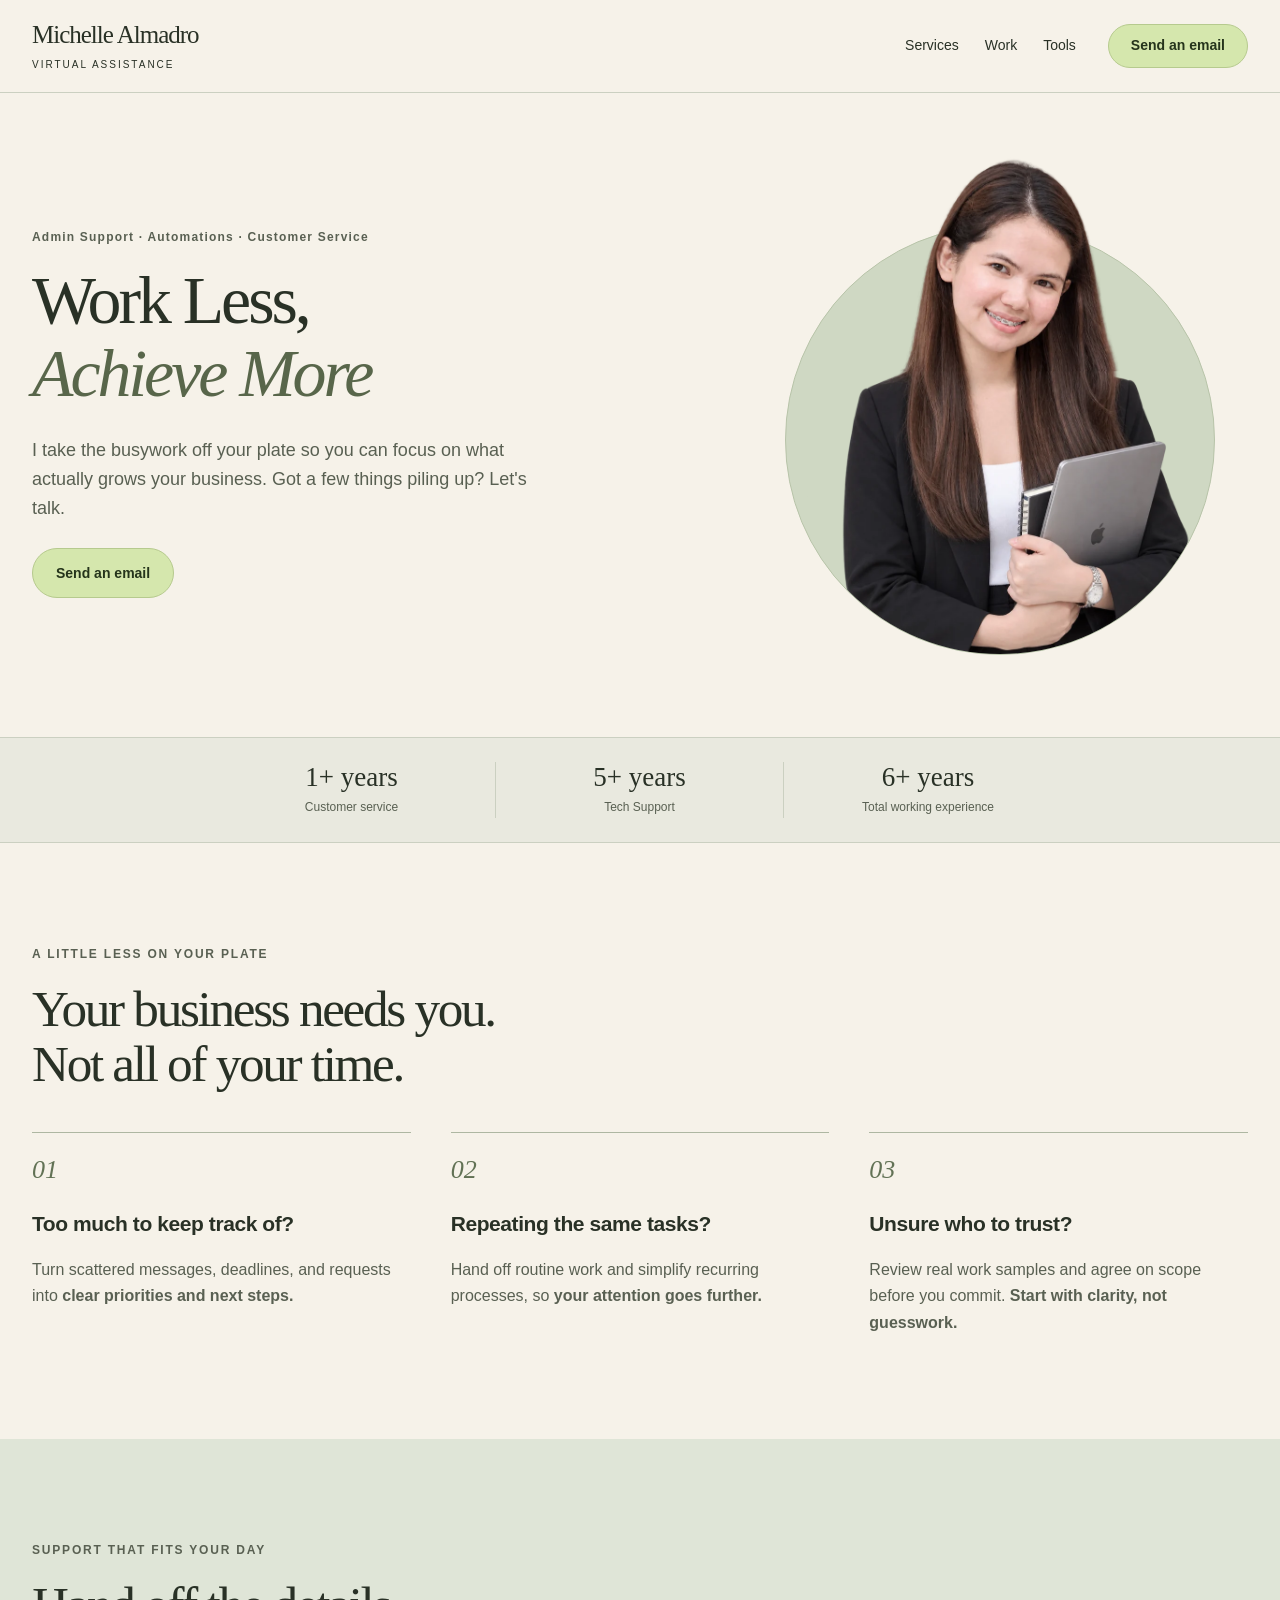
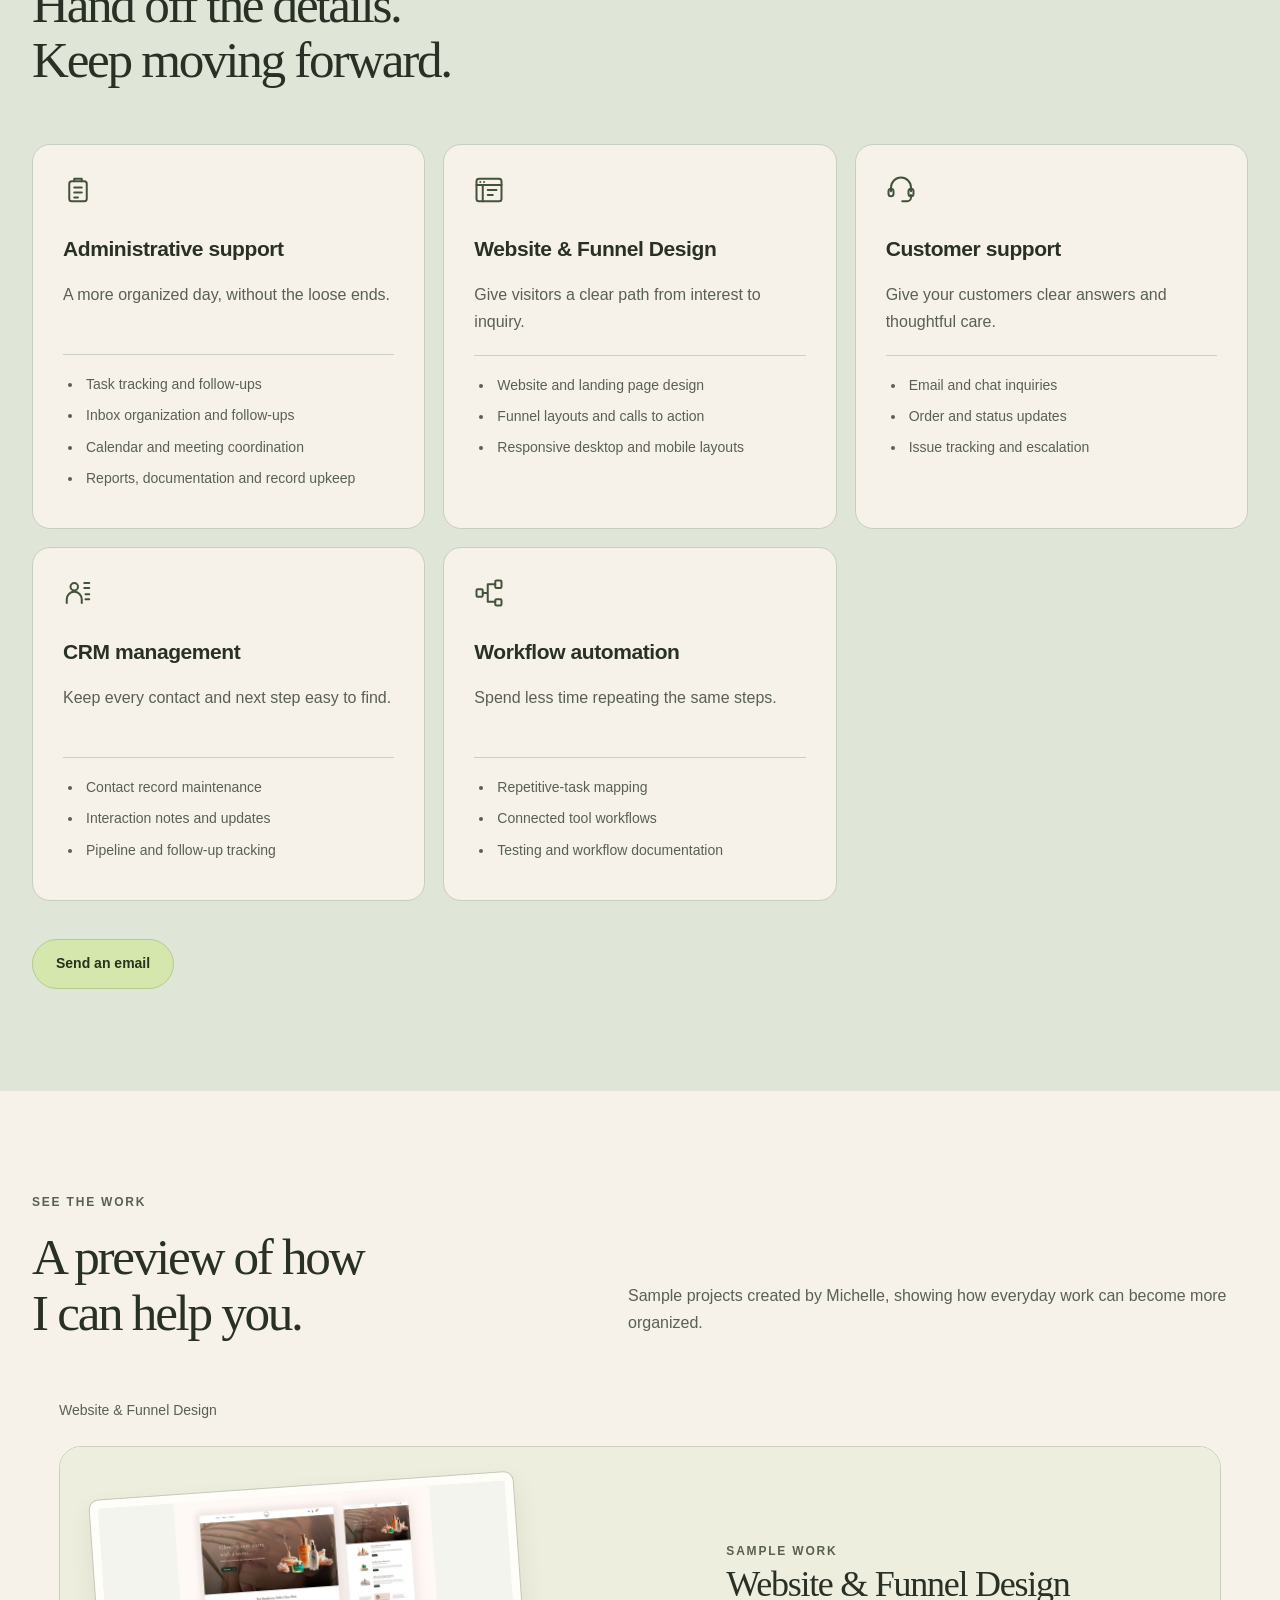
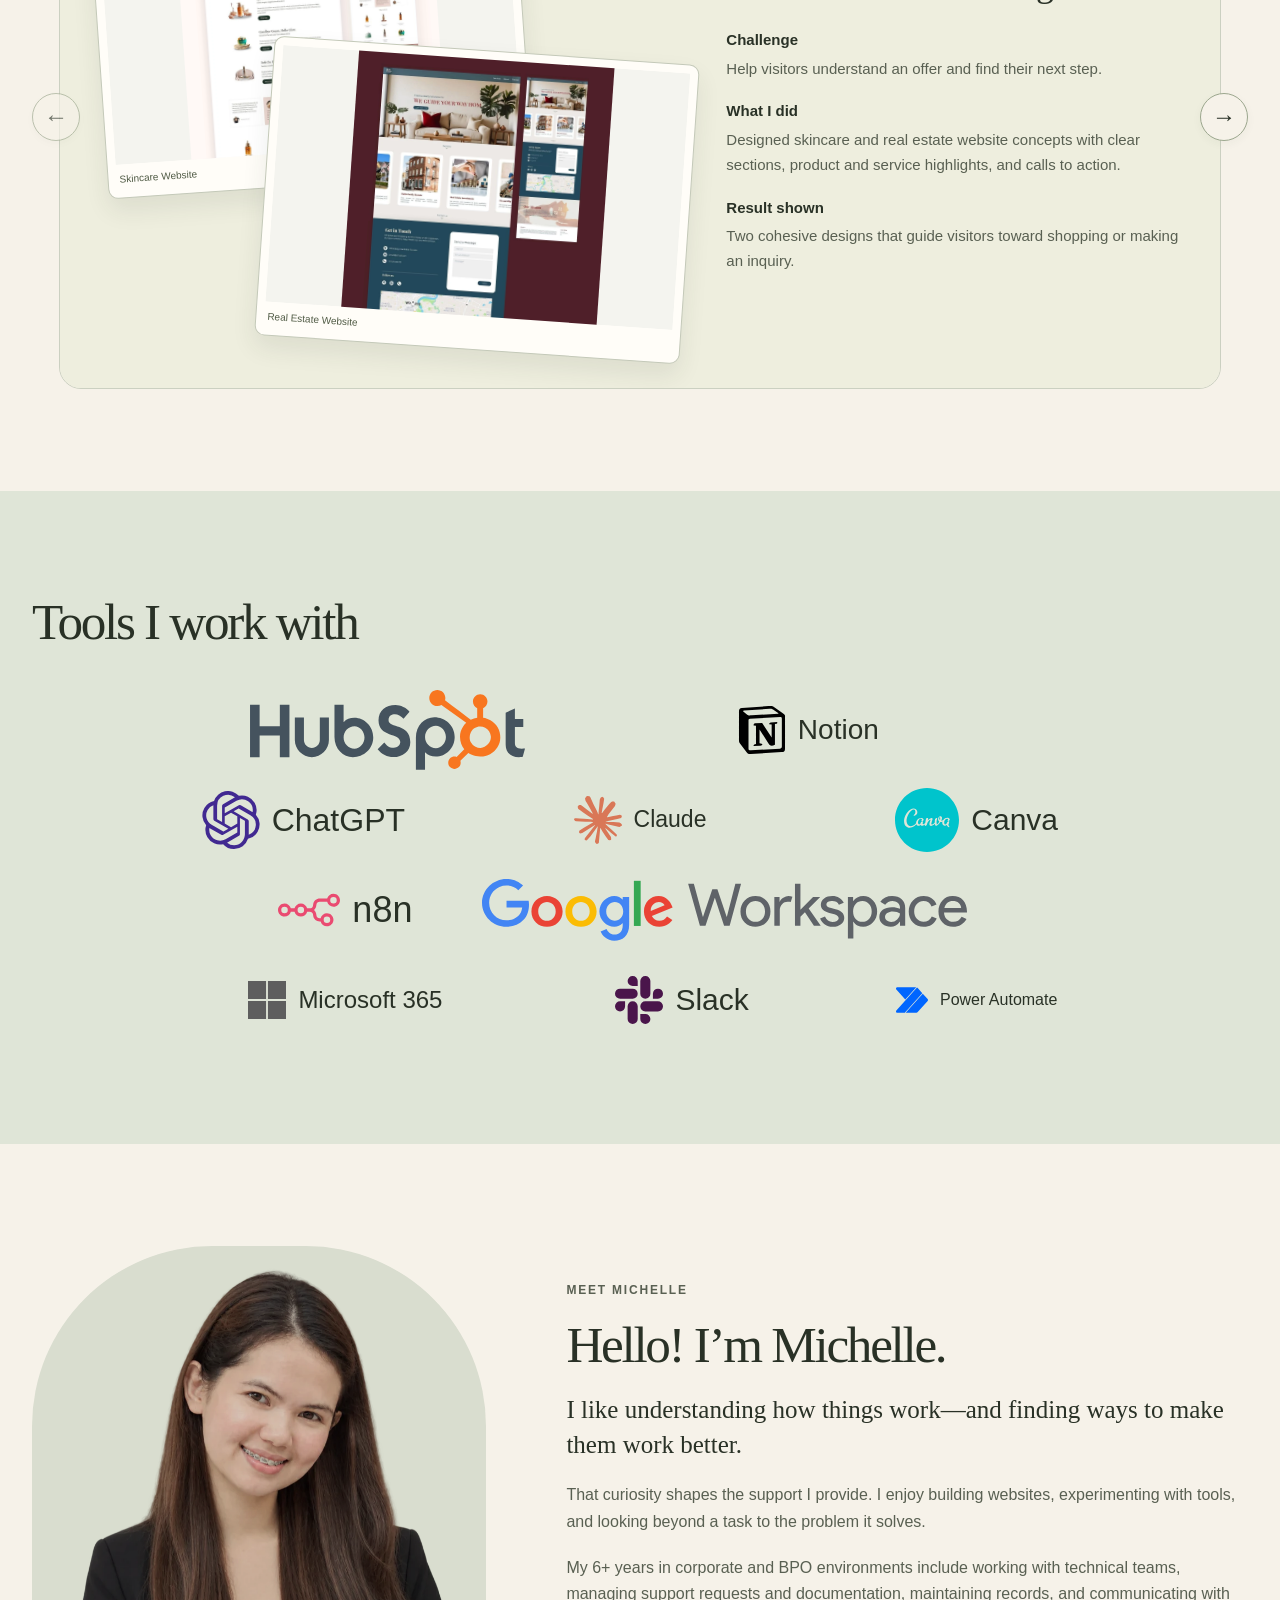
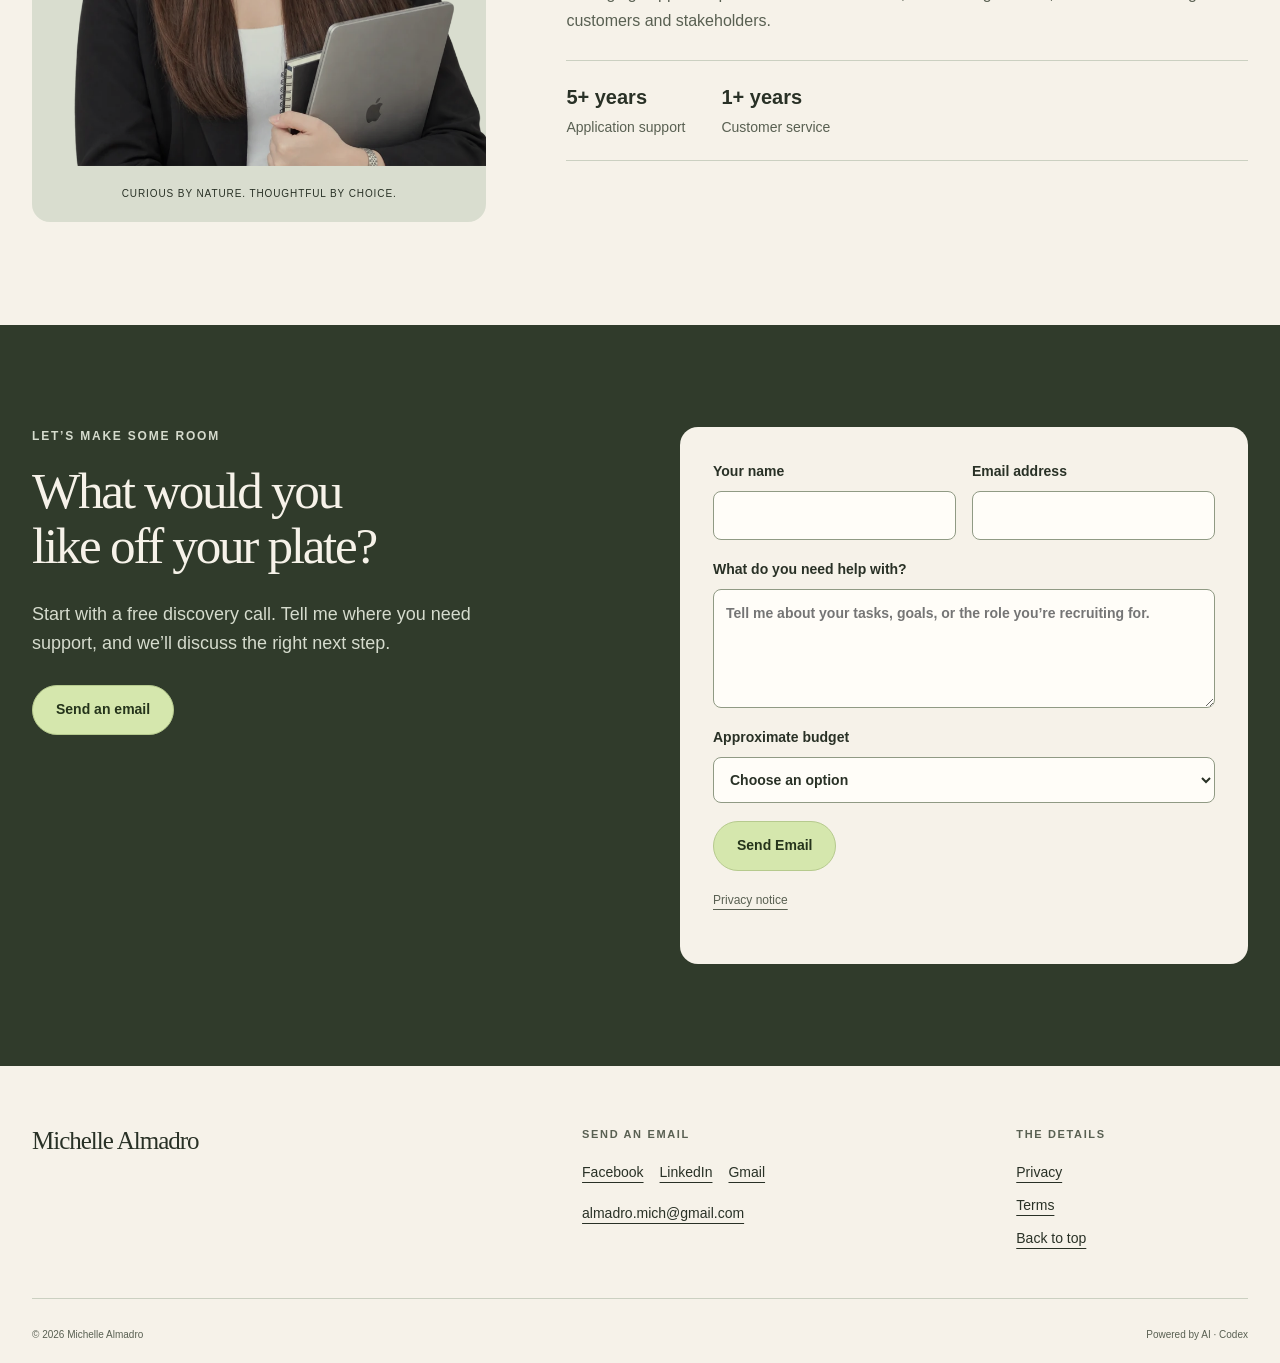
==== commit 6d6a120c: "index v3" ====
--- a/index.html
+++ b/index.html
@@ -513,9 +513,6 @@
                 <p class="contact-lead">Start with a free discovery call. Tell me where you need support, and we’ll
                     discuss the right next step.</p><a class="btn primary" href="#contact" data-email-booking>Send an
                     email</a>
-                <p class="contact-note">Request by email. A time is confirmed after we connect.</p><a
-                        class="contact-email"
-                        href="mailto:almadro.mich@gmail.com?subject=Inquiry%20%7C%20Virtual%20Assistance">almadro.mich@gmail.com</a>
             </div>
             <form id="contact-form" action="mailto:almadro.mich@gmail.com?subject=Inquiry%20%7C%20Virtual%20Assistance"
                   method="post" enctype="text/plain">
@@ -534,16 +531,15 @@
                     <option>US$2,000+ / month</option>
                     <option>Project-based — let’s discuss</option>
                 </select></label>
-                <p class="form-note">Opens a prefilled draft in Gmail in a new tab. Sign in if asked, then review your
-                    message and press Send. Prefer another email service? You can copy the message instead.</p>
-                <button class="btn primary" type="submit">Open Gmail Draft</button>
+                <button class="btn primary" type="submit">Send Email</button>
                 <p id="form-status" role="status" aria-live="polite"></p>
-                <div id="email-fallback" hidden><a id="open-gmail-draft" class="text-link" target="_blank"
+                <div id="email-fallback" hidden>
+                    <!--<a id="open-gmail-draft" class="text-link" target="_blank"
                                                    rel="noopener noreferrer"
                                                    href="https://mail.google.com/mail/?view=cm" hidden>Open draft in
-                    Gmail</a><br>
-                    <button class="copy-message" type="button">Copy message instead</button>
-                    <p>Send it to <a href="mailto:almadro.mich@gmail.com?subject=Inquiry%20%7C%20Virtual%20Assistance">almadro.mich@gmail.com</a>.
+                    Gmail</a><br>-->
+                    <button class="copy-message" type="button">Copy message instead</button></br>
+                    <p>Send it to: <a href="mailto:almadro.mich@gmail.com?subject=Inquiry%20%7C%20Virtual%20Assistance">almadro.mich@gmail.com</a>.
                     </p><textarea id="prepared-message" aria-label="Prepared message to copy" readonly
                                   rows="6"></textarea></div>
                 <p class="form-note"><a href="privacy.html">Privacy notice</a></p></form>
@@ -552,7 +548,7 @@
 </main>
 <footer class="site-footer">
     <div class="container footer-grid">
-        <div><a class="brand" href="#home">Michelle Almadro</a><small>Philippines · UTC+8</small></div>
+        <div><a class="brand" href="#home">Michelle Almadro</a></div>
         <div><p class="kicker">SEND AN EMAIL</p>
             <div class="social-links"><a href="https://www.facebook.com/p/Michelle-Almadro-61588817865942/"
                                          target="_blank" rel="noopener noreferrer">Facebook</a><a
@@ -565,7 +561,7 @@
                 href="#home">Back to top</a></div>
     </div>
     <div class="container footer-bottom"><small>© <span id="year">2026</span> Michelle Almadro</small><small>Powered by
-        AI · Website tools</small></div>
+        AI · Codex</small></div>
 </footer>
 </body>
 </html>
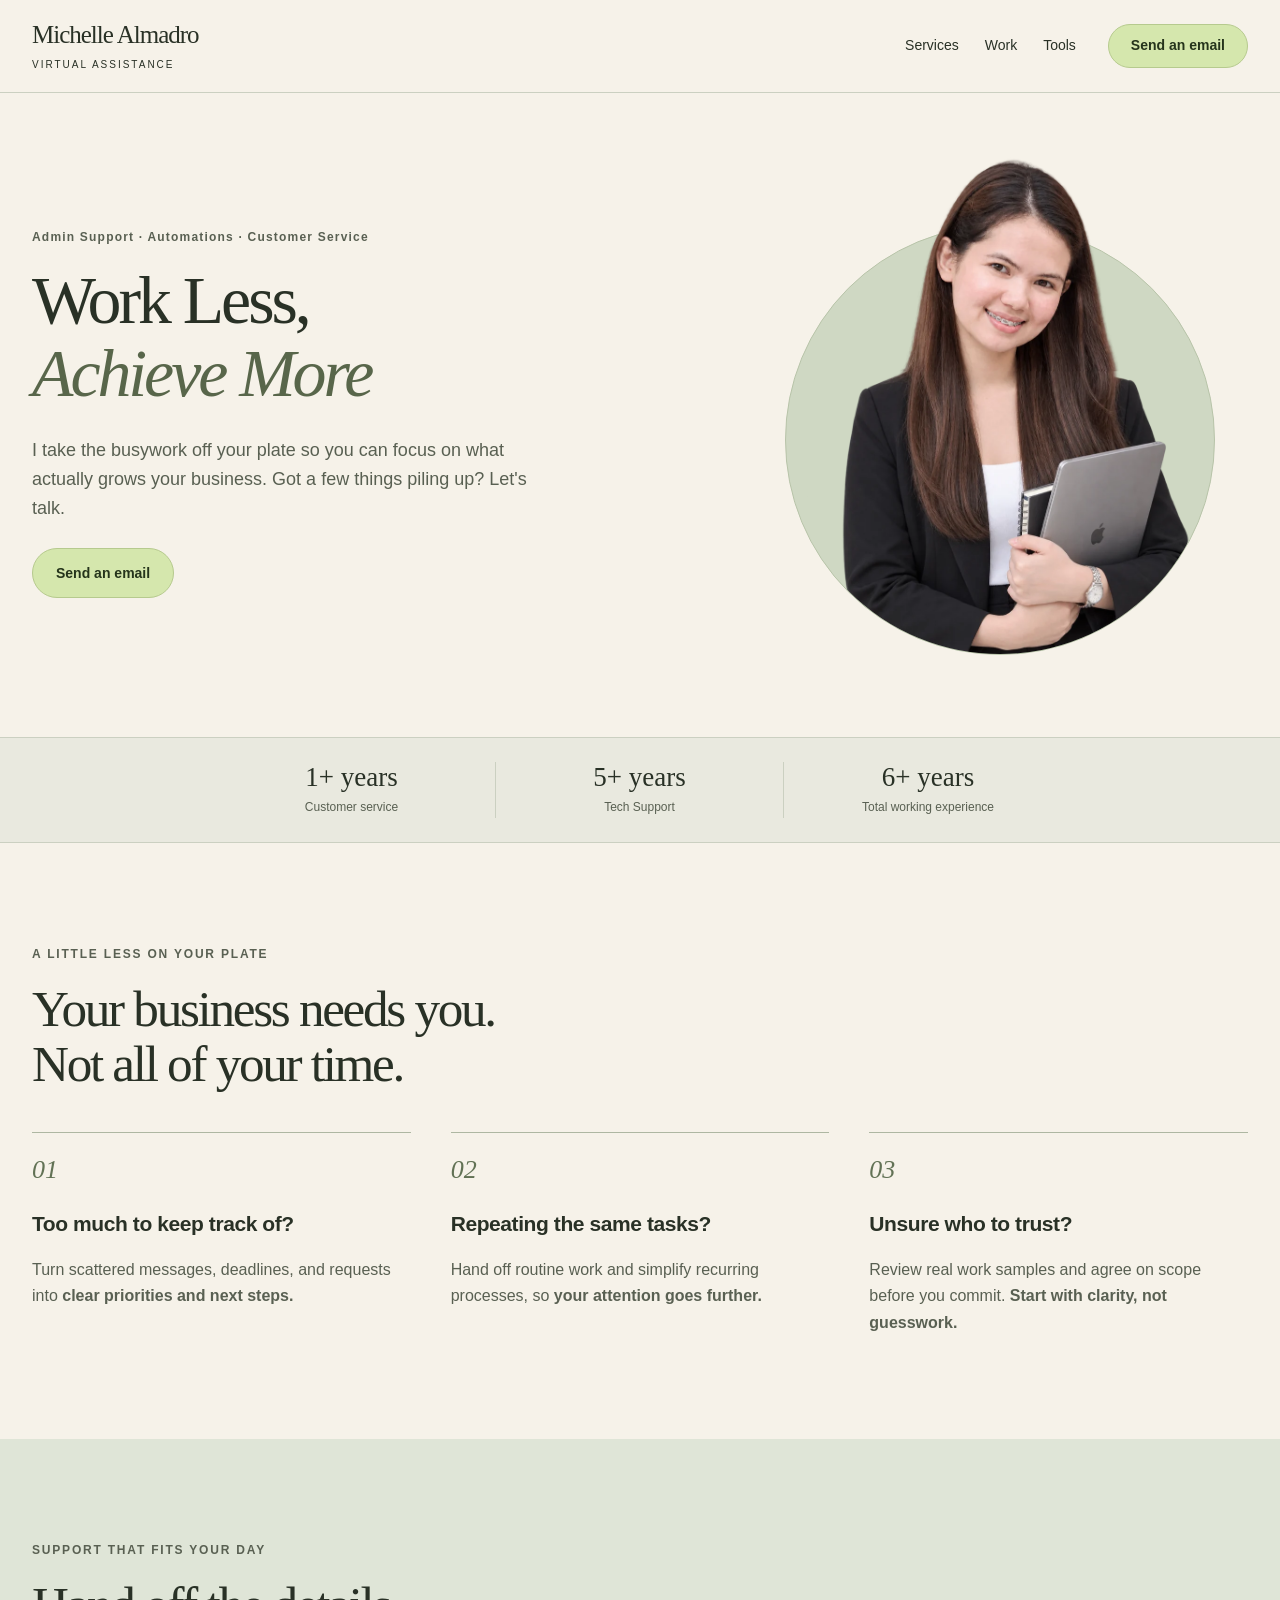
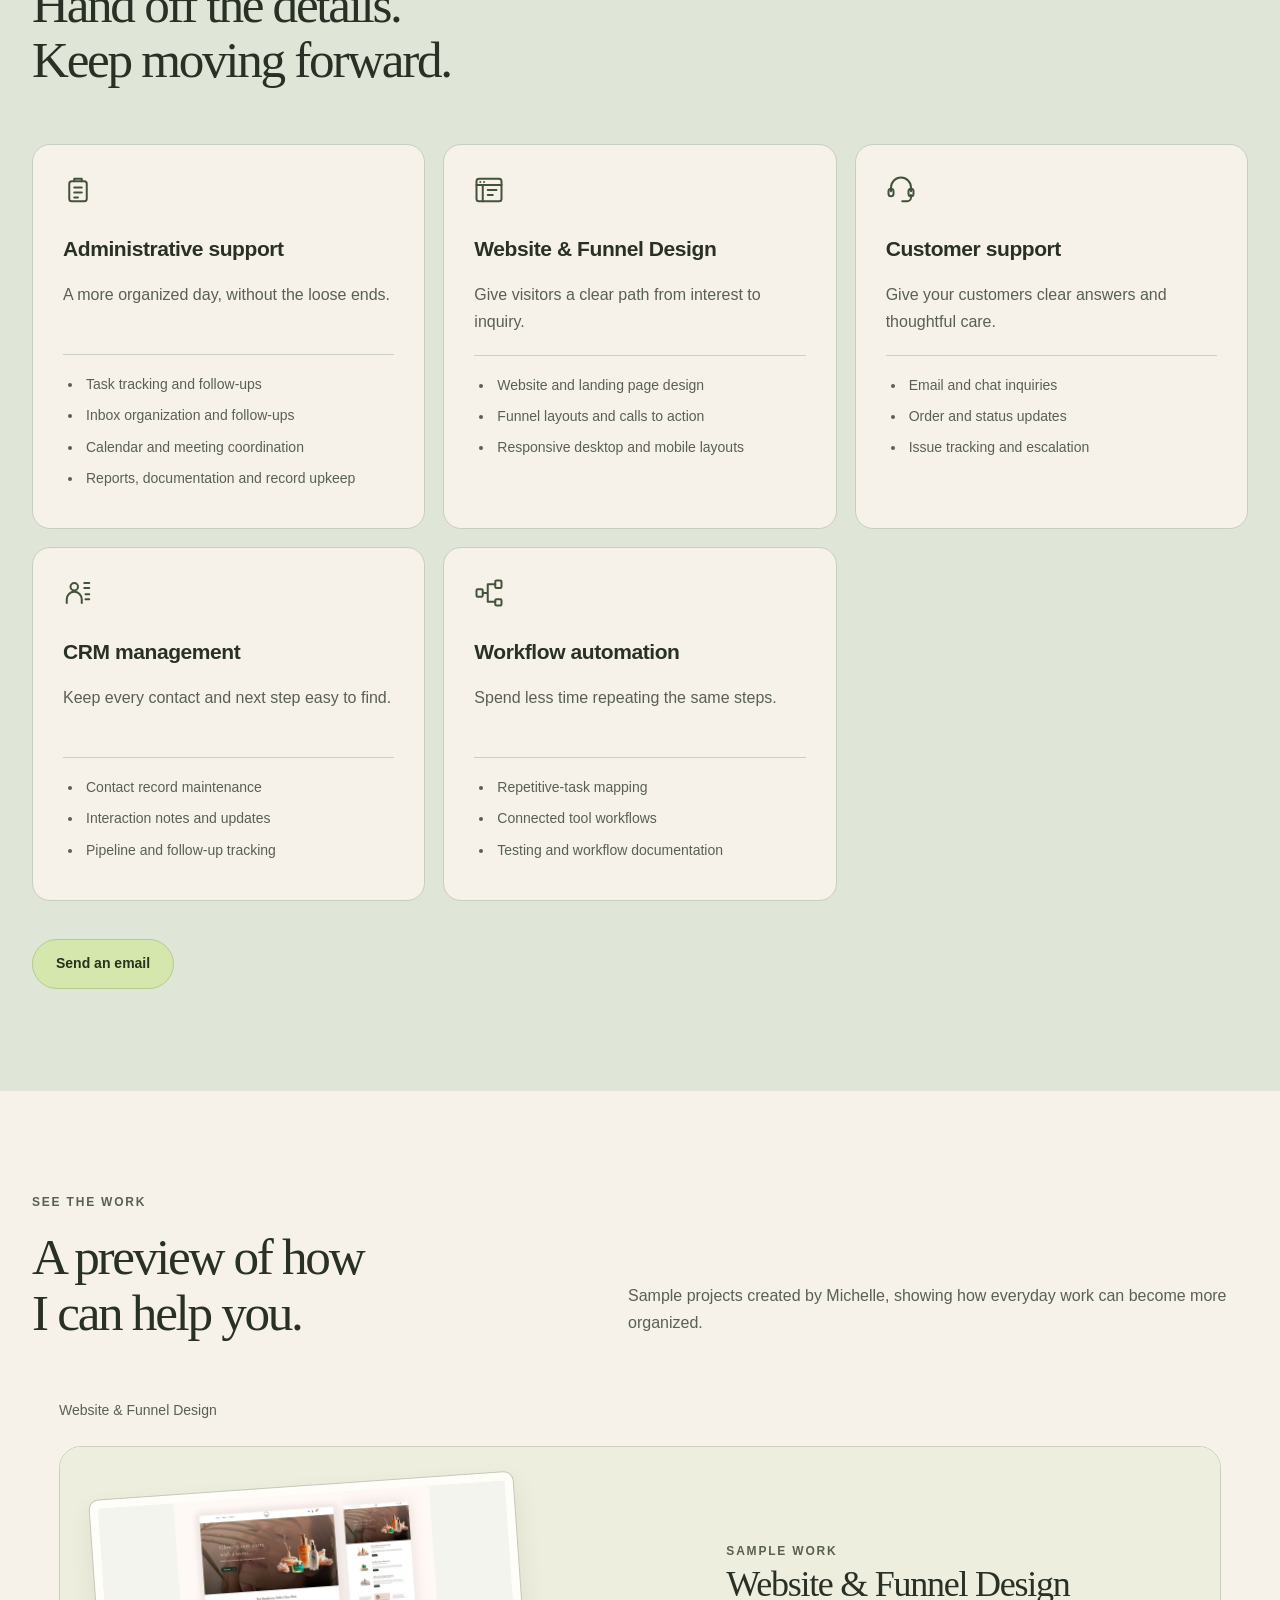
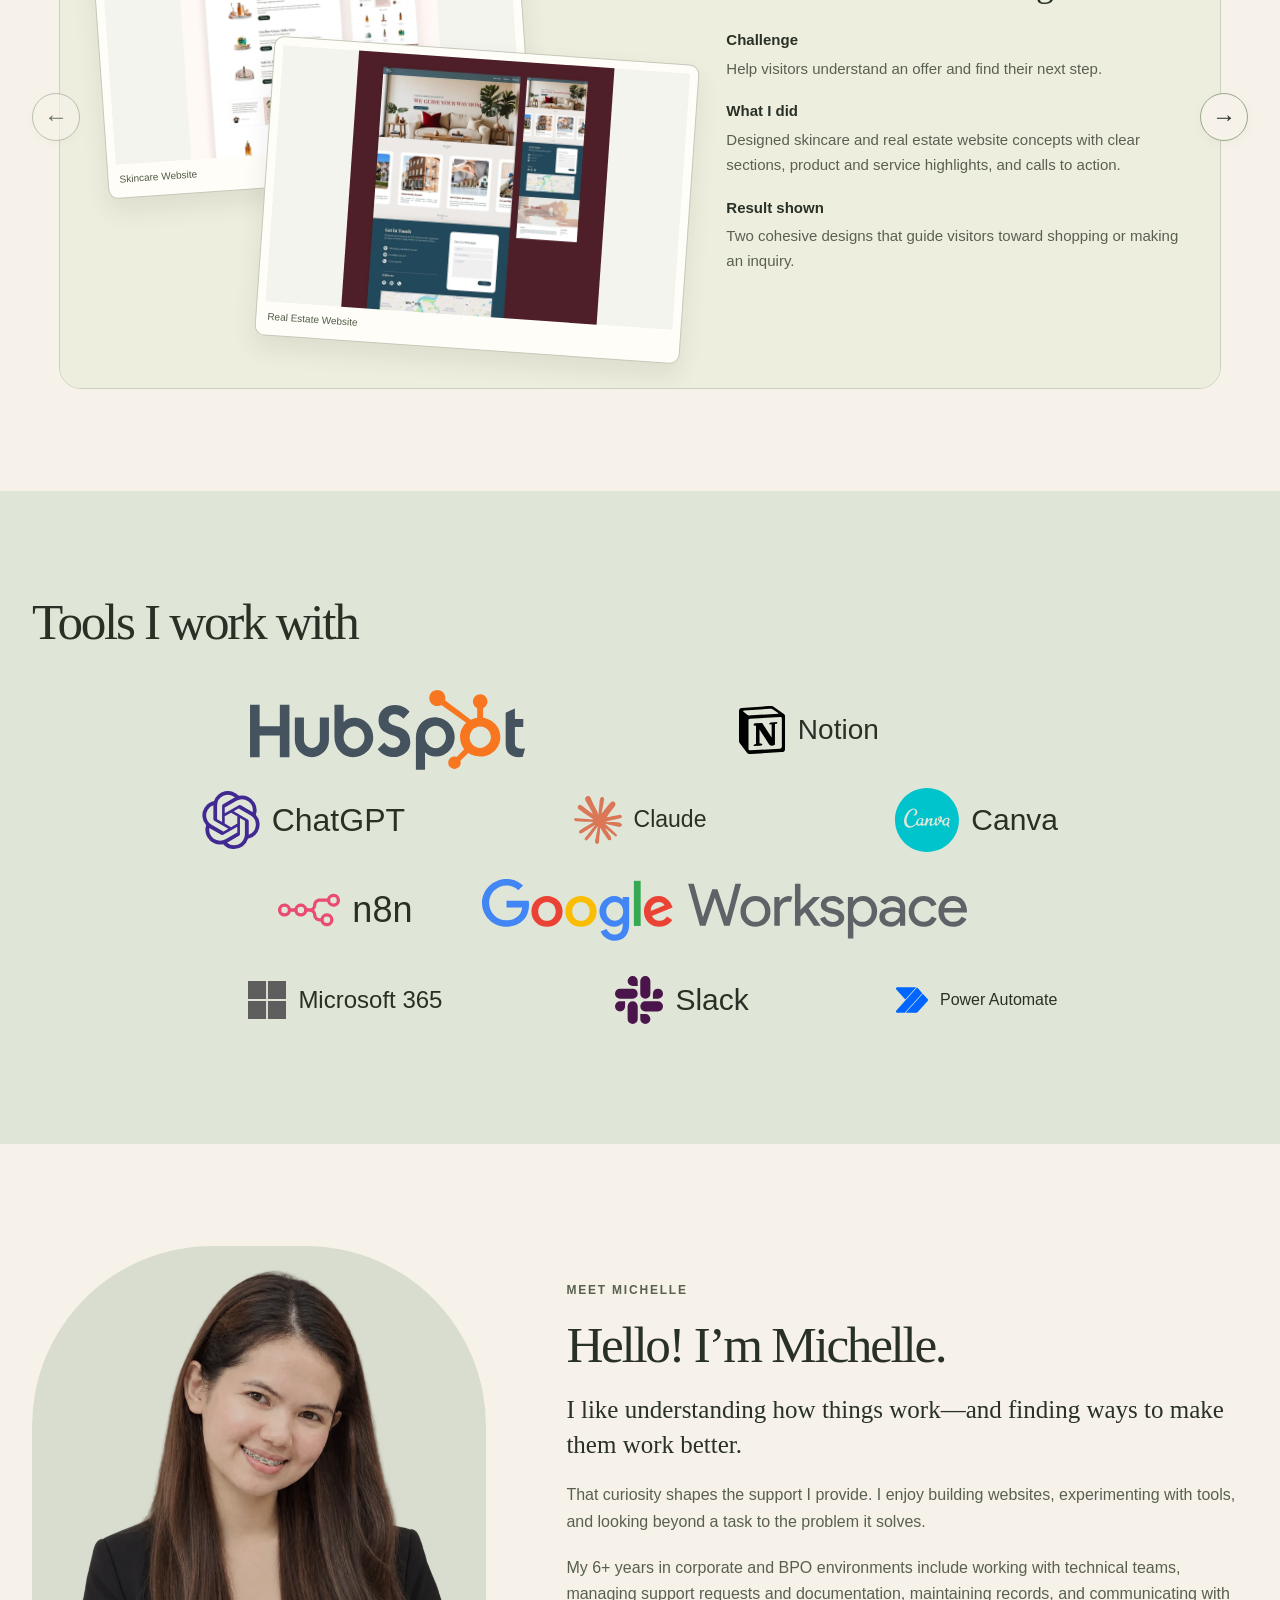
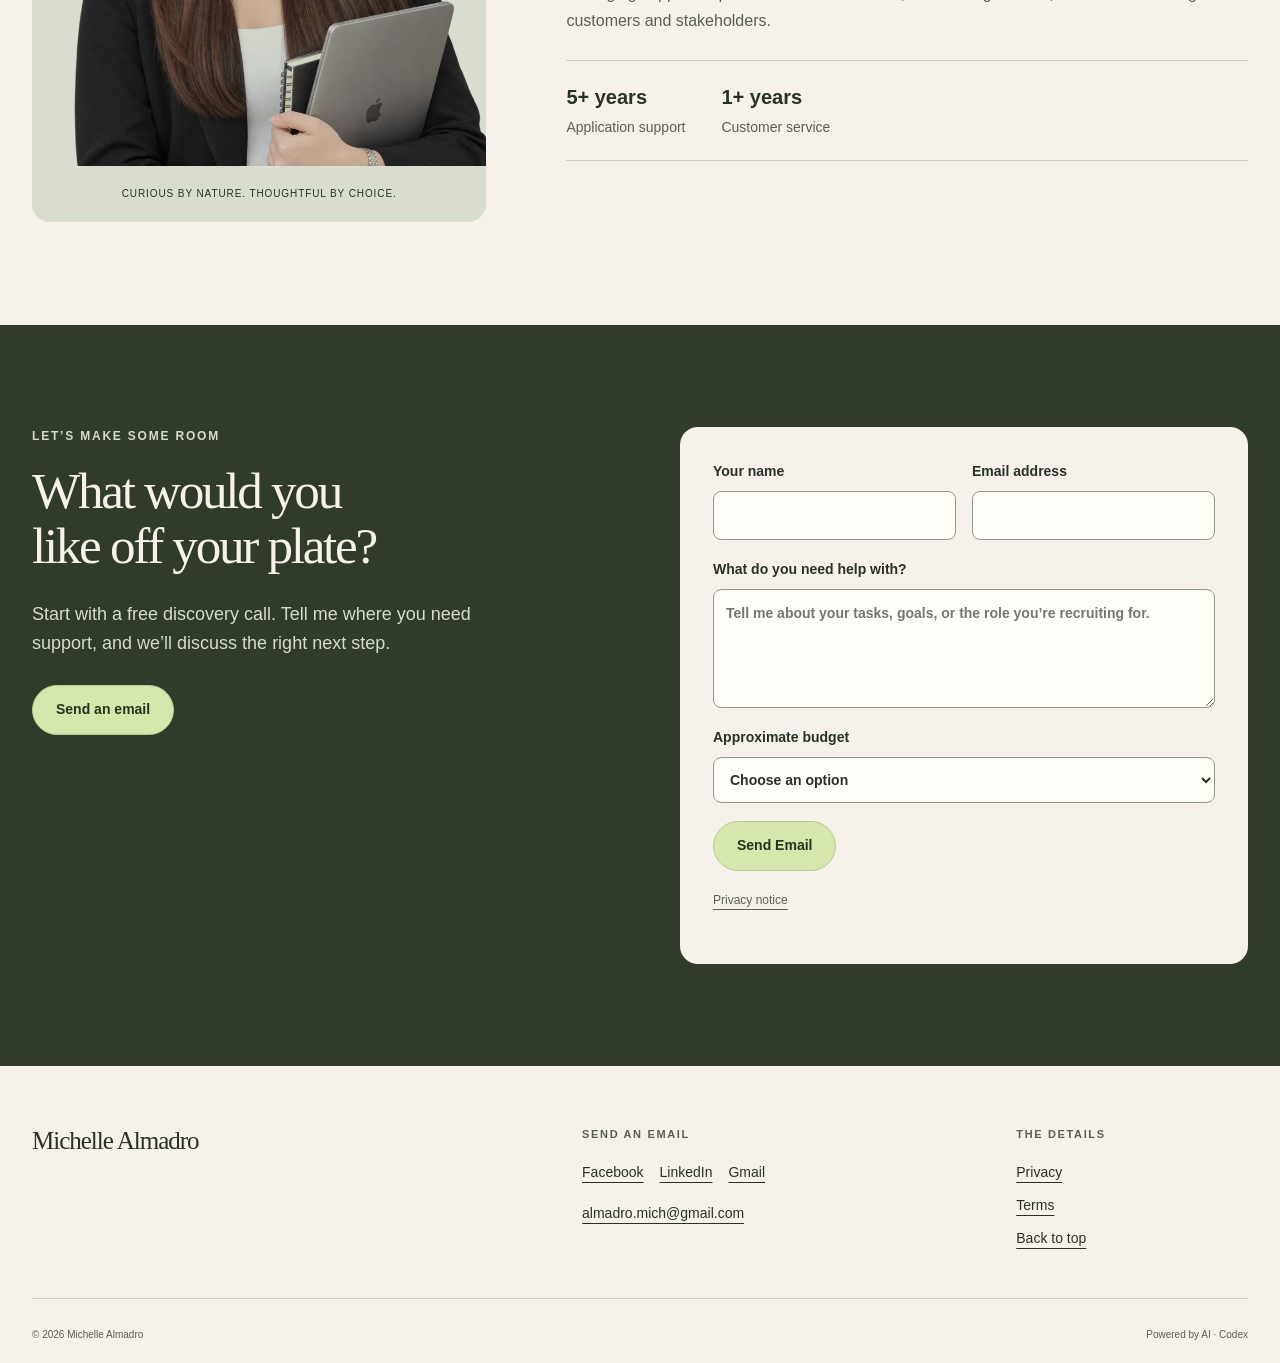
==== commit a87f105d: "index v4" ====
--- a/index.html
+++ b/index.html
@@ -534,10 +534,10 @@
                 <button class="btn primary" type="submit">Send Email</button>
                 <p id="form-status" role="status" aria-live="polite"></p>
                 <div id="email-fallback" hidden>
-                    <!--<a id="open-gmail-draft" class="text-link" target="_blank"
+                    <a id="open-gmail-draft" class="text-link" target="_blank"
                                                    rel="noopener noreferrer"
                                                    href="https://mail.google.com/mail/?view=cm" hidden>Open draft in
-                    Gmail</a><br>-->
+                    Gmail</a><br>
                     <button class="copy-message" type="button">Copy message instead</button></br>
                     <p>Send it to: <a href="mailto:almadro.mich@gmail.com?subject=Inquiry%20%7C%20Virtual%20Assistance">almadro.mich@gmail.com</a>.
                     </p><textarea id="prepared-message" aria-label="Prepared message to copy" readonly
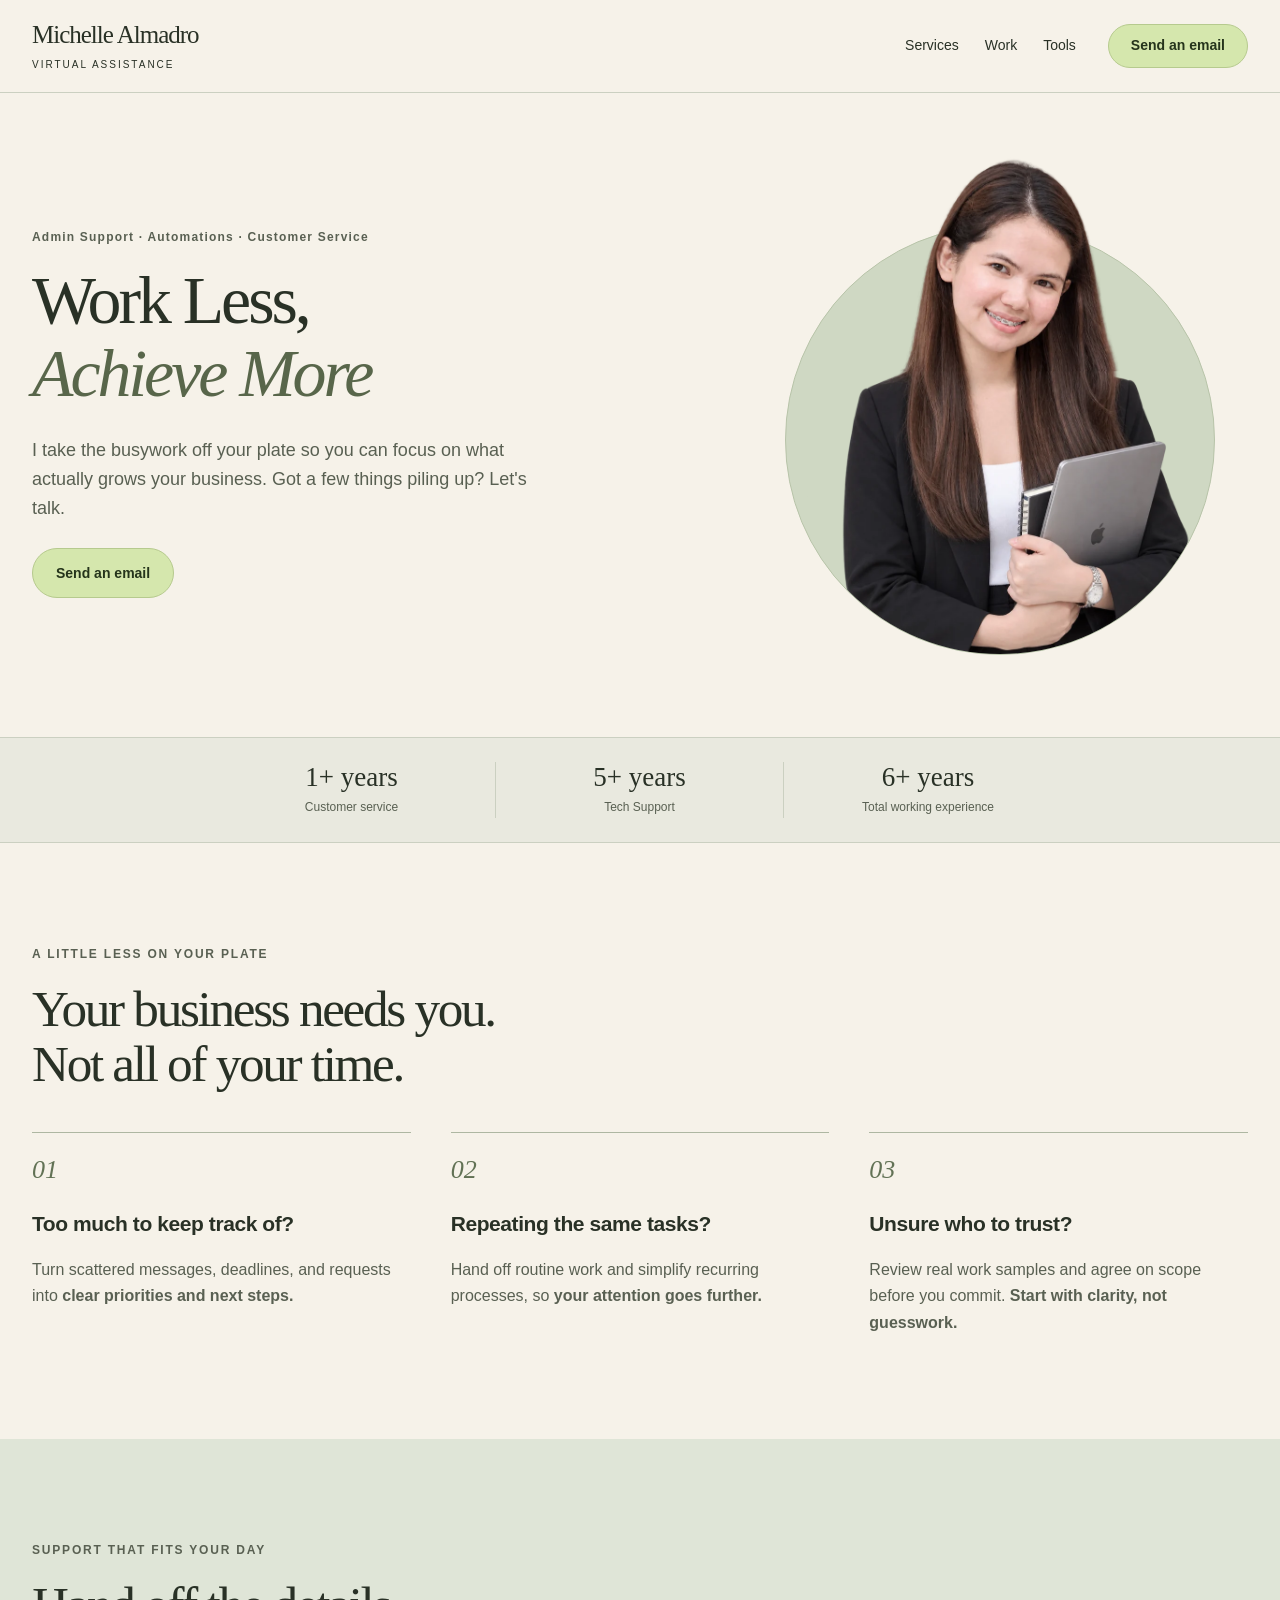
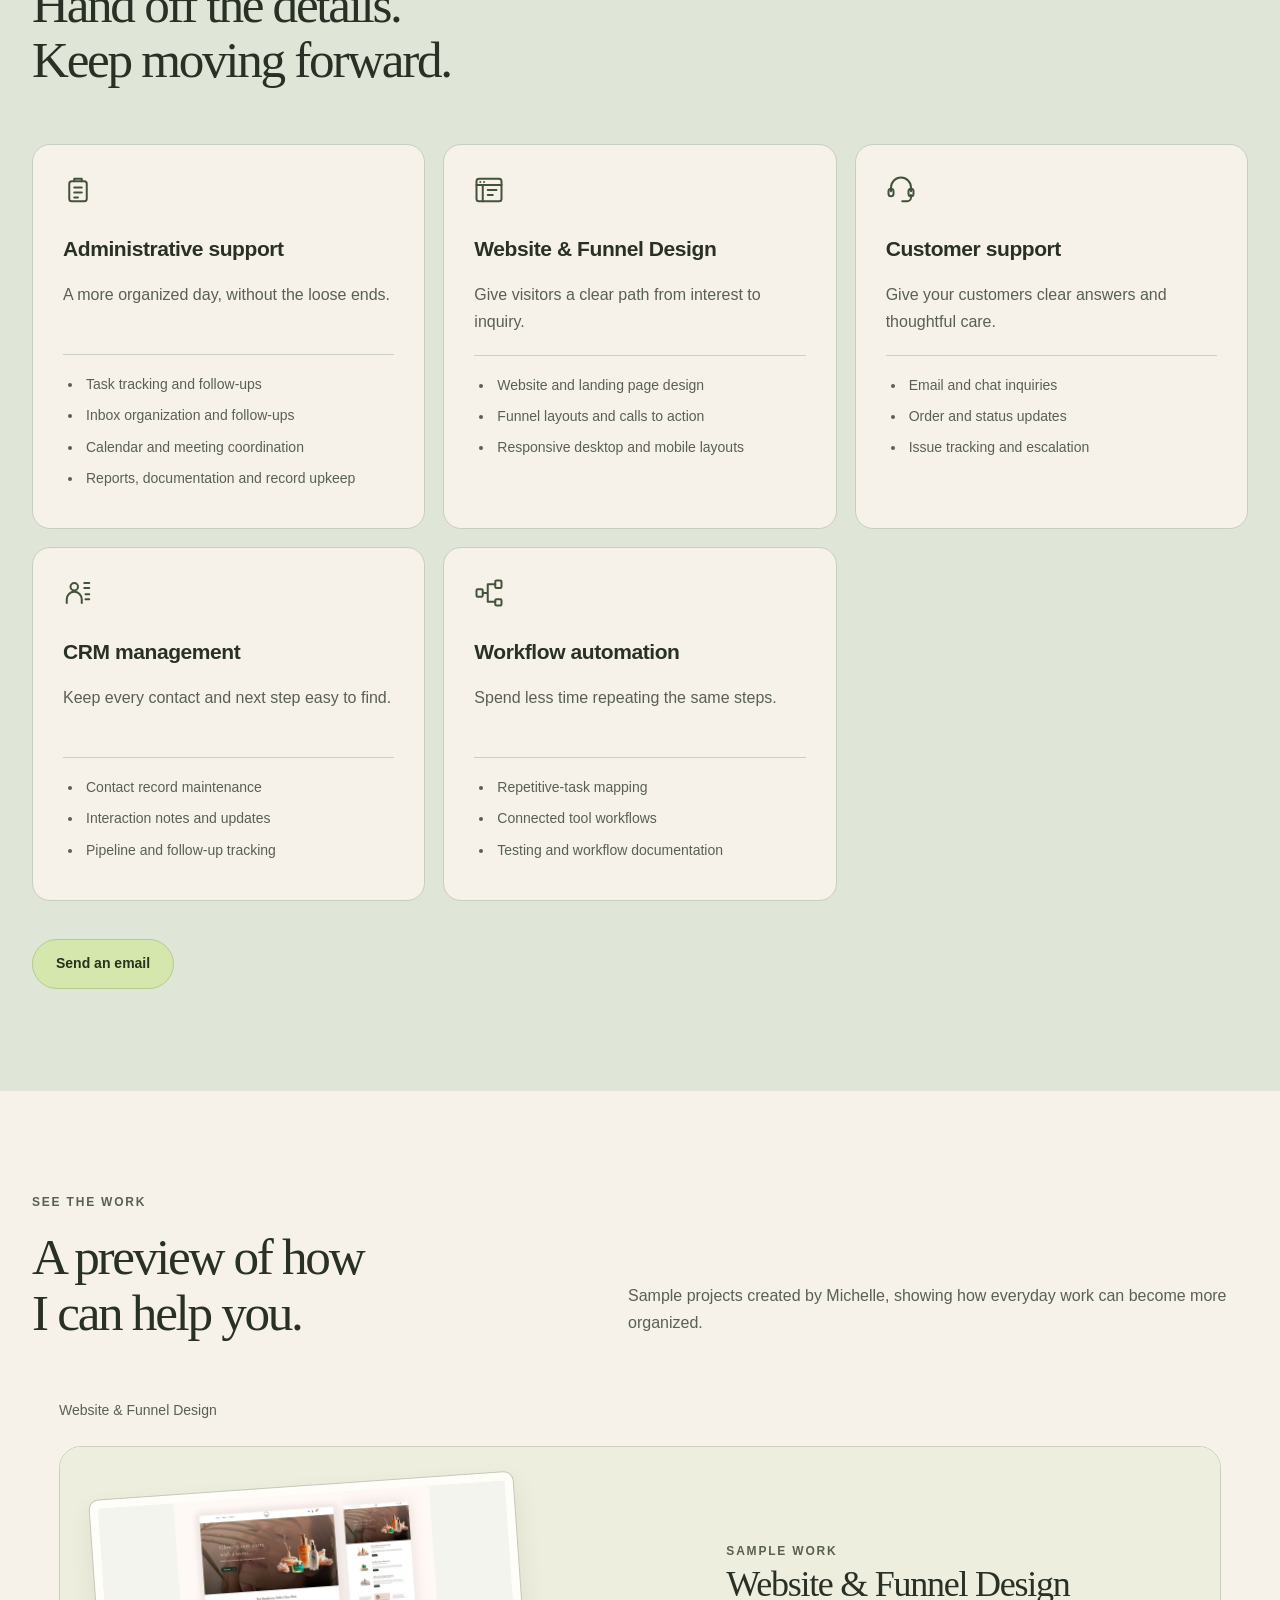
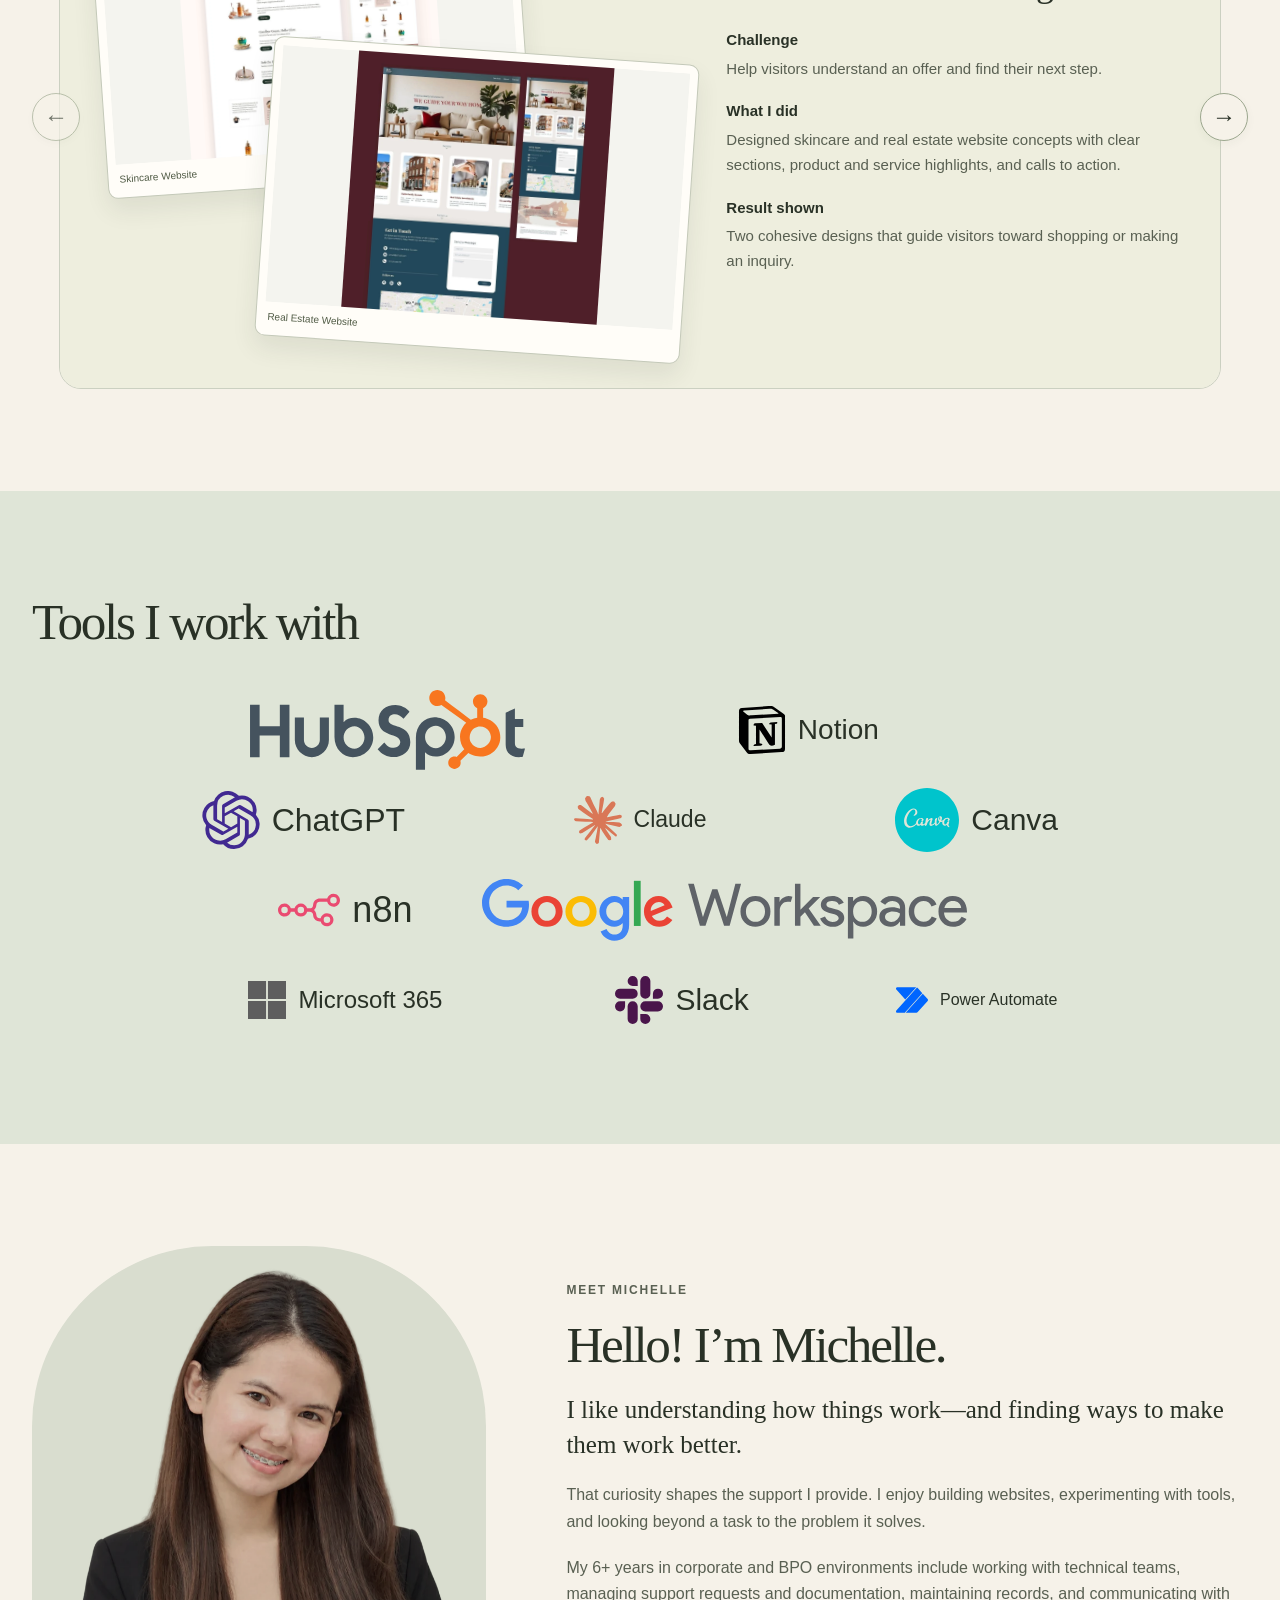
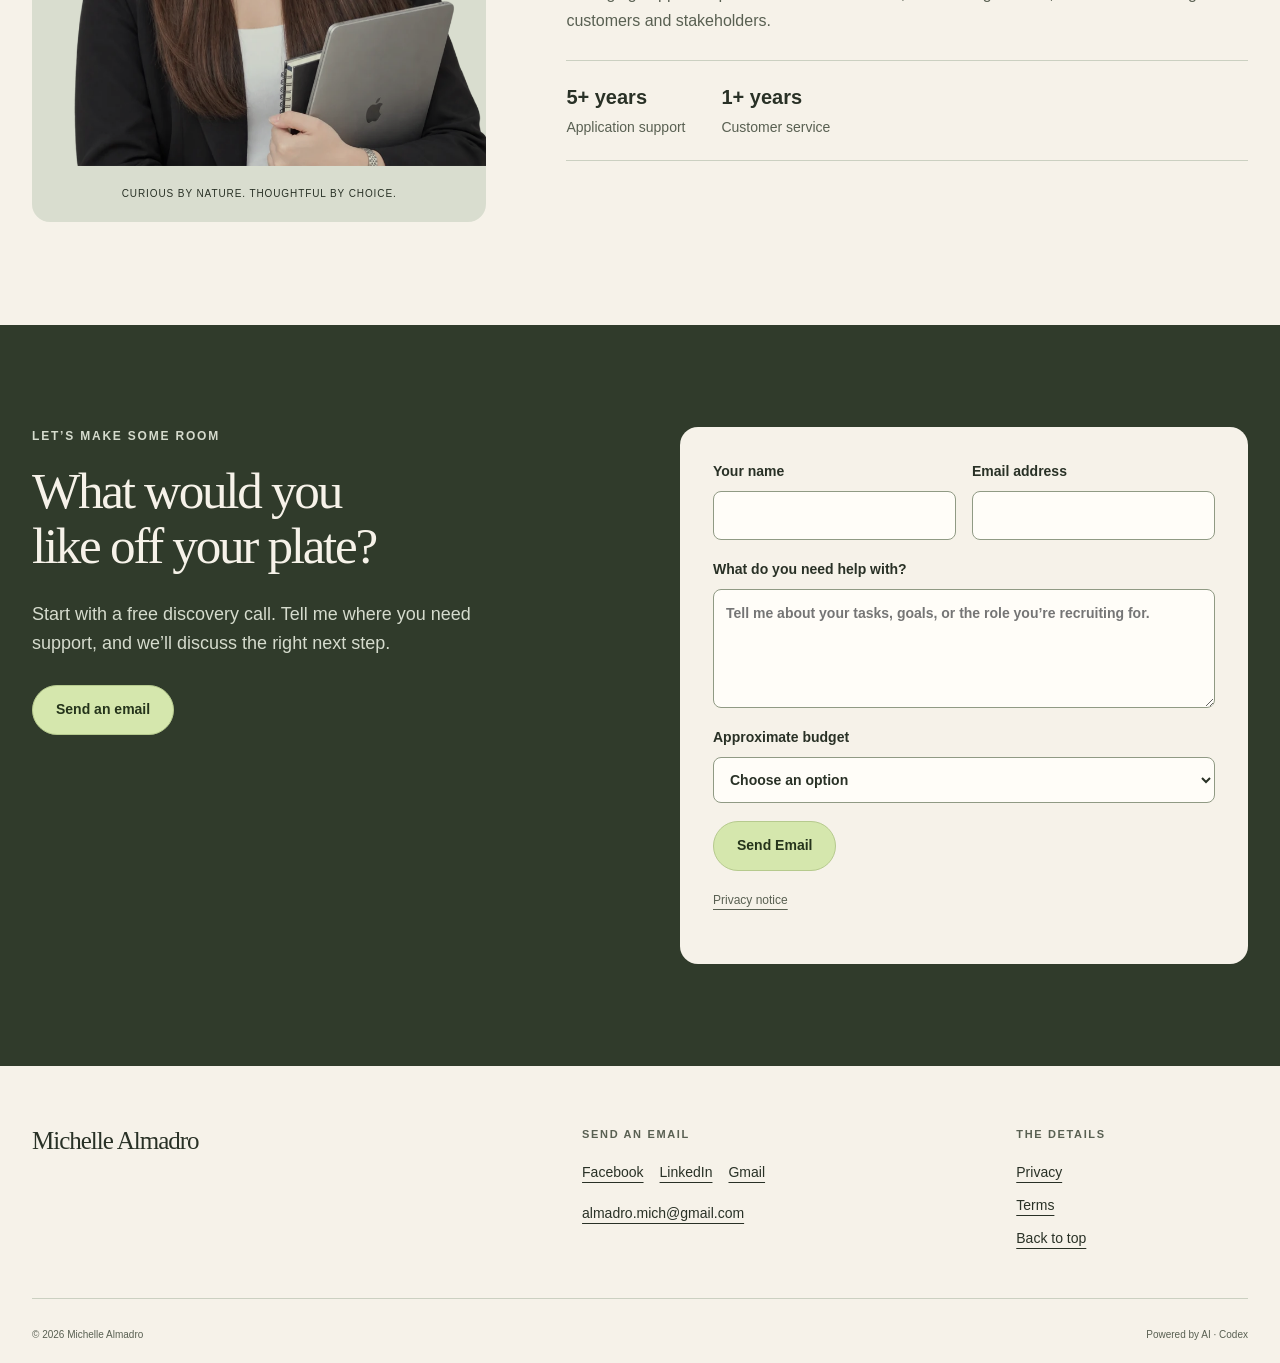
==== commit fc6d2eed: "index v5" ====
--- a/index.html
+++ b/index.html
@@ -536,8 +536,7 @@
                 <div id="email-fallback" hidden>
                     <a id="open-gmail-draft" class="text-link" target="_blank"
                                                    rel="noopener noreferrer"
-                                                   href="https://mail.google.com/mail/?view=cm" hidden>Open draft in
-                    Gmail</a><br>
+                                                   href="https://mail.google.com/mail/?view=cm" hidden></a><br>
                     <button class="copy-message" type="button">Copy message instead</button></br>
                     <p>Send it to: <a href="mailto:almadro.mich@gmail.com?subject=Inquiry%20%7C%20Virtual%20Assistance">almadro.mich@gmail.com</a>.
                     </p><textarea id="prepared-message" aria-label="Prepared message to copy" readonly
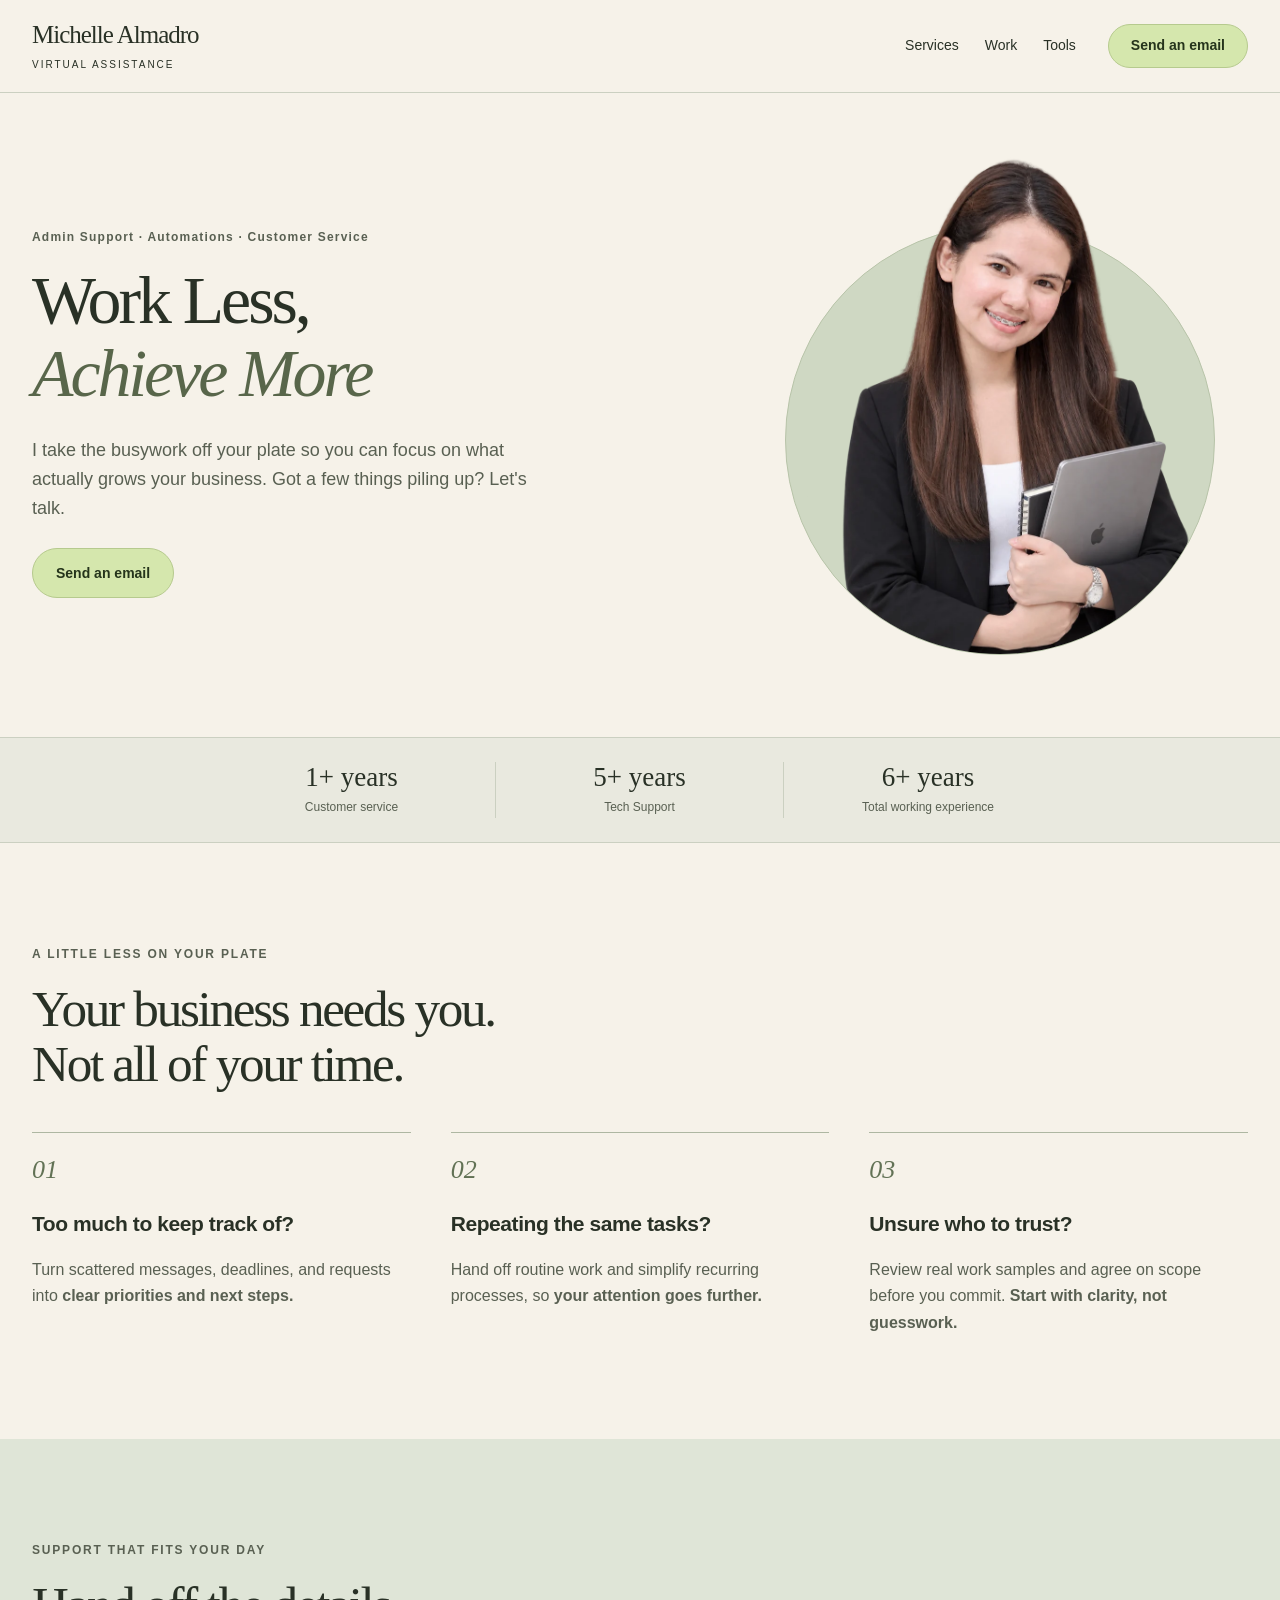
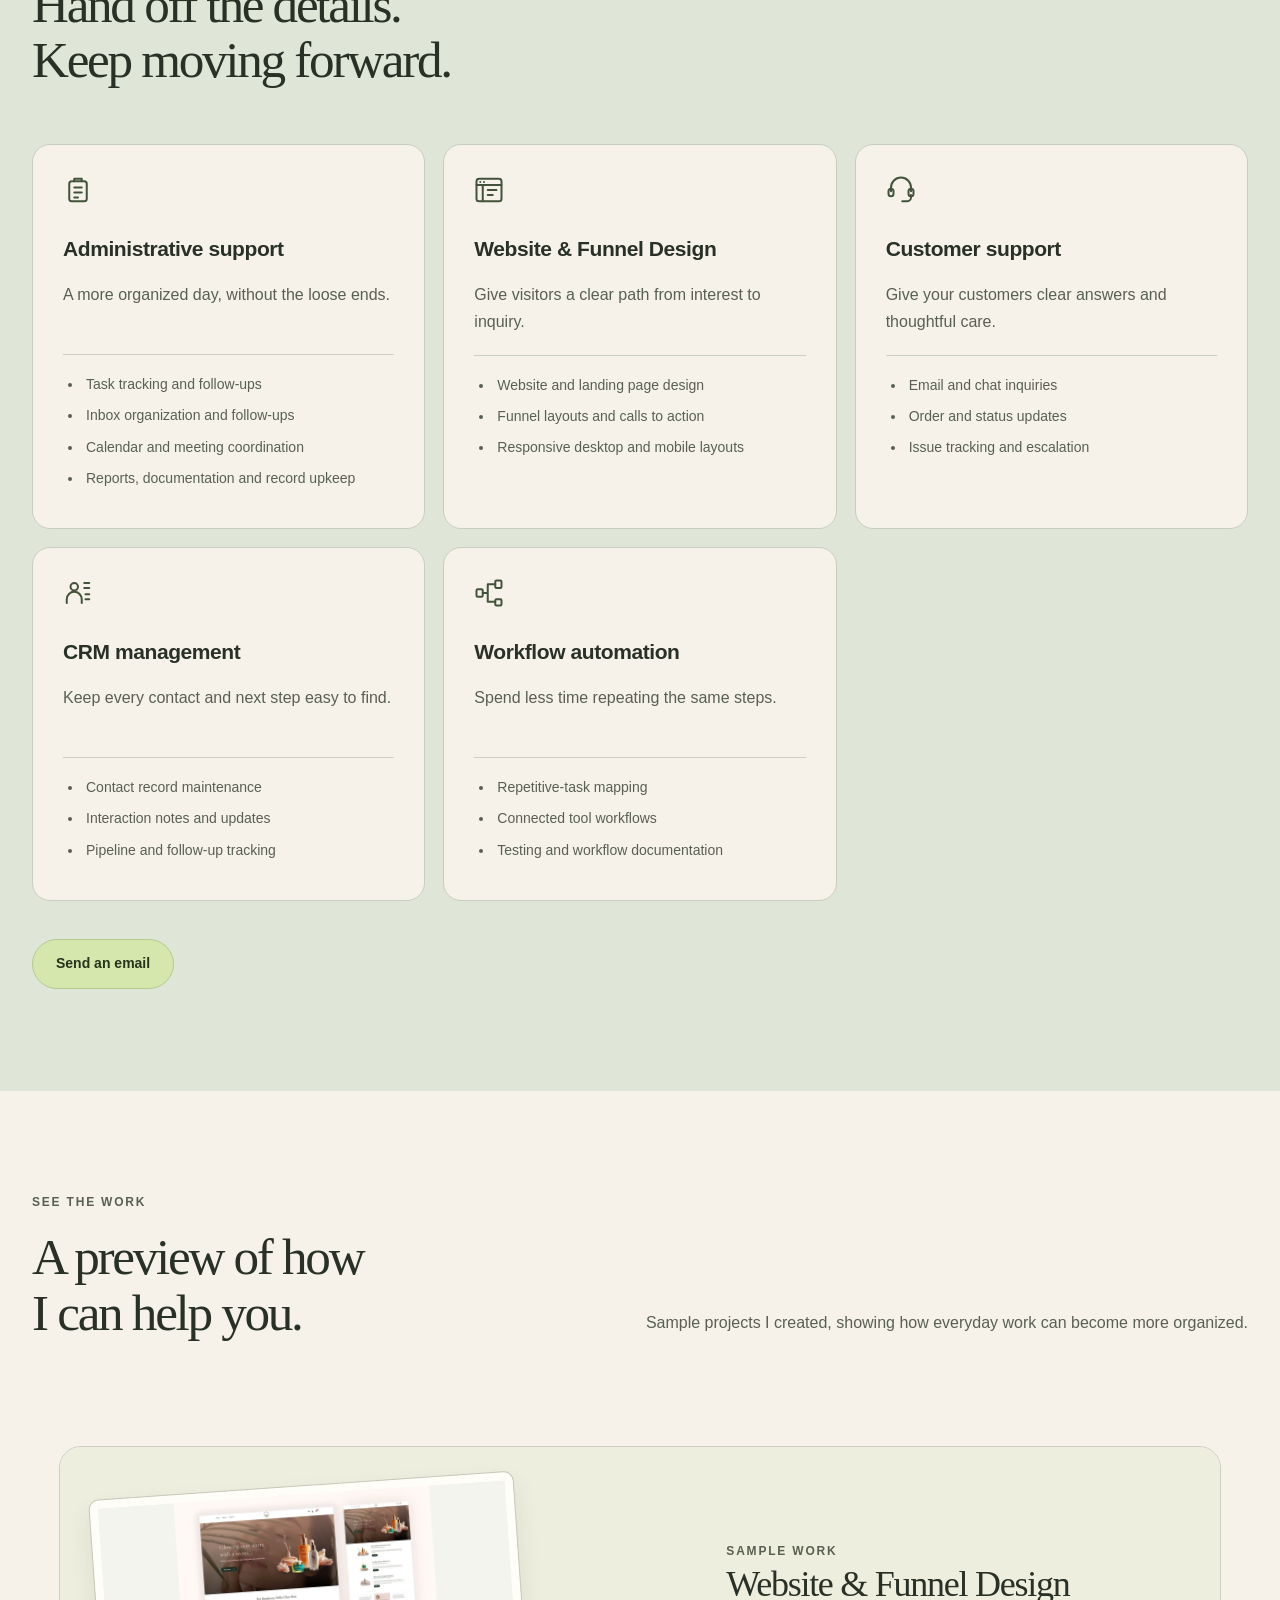
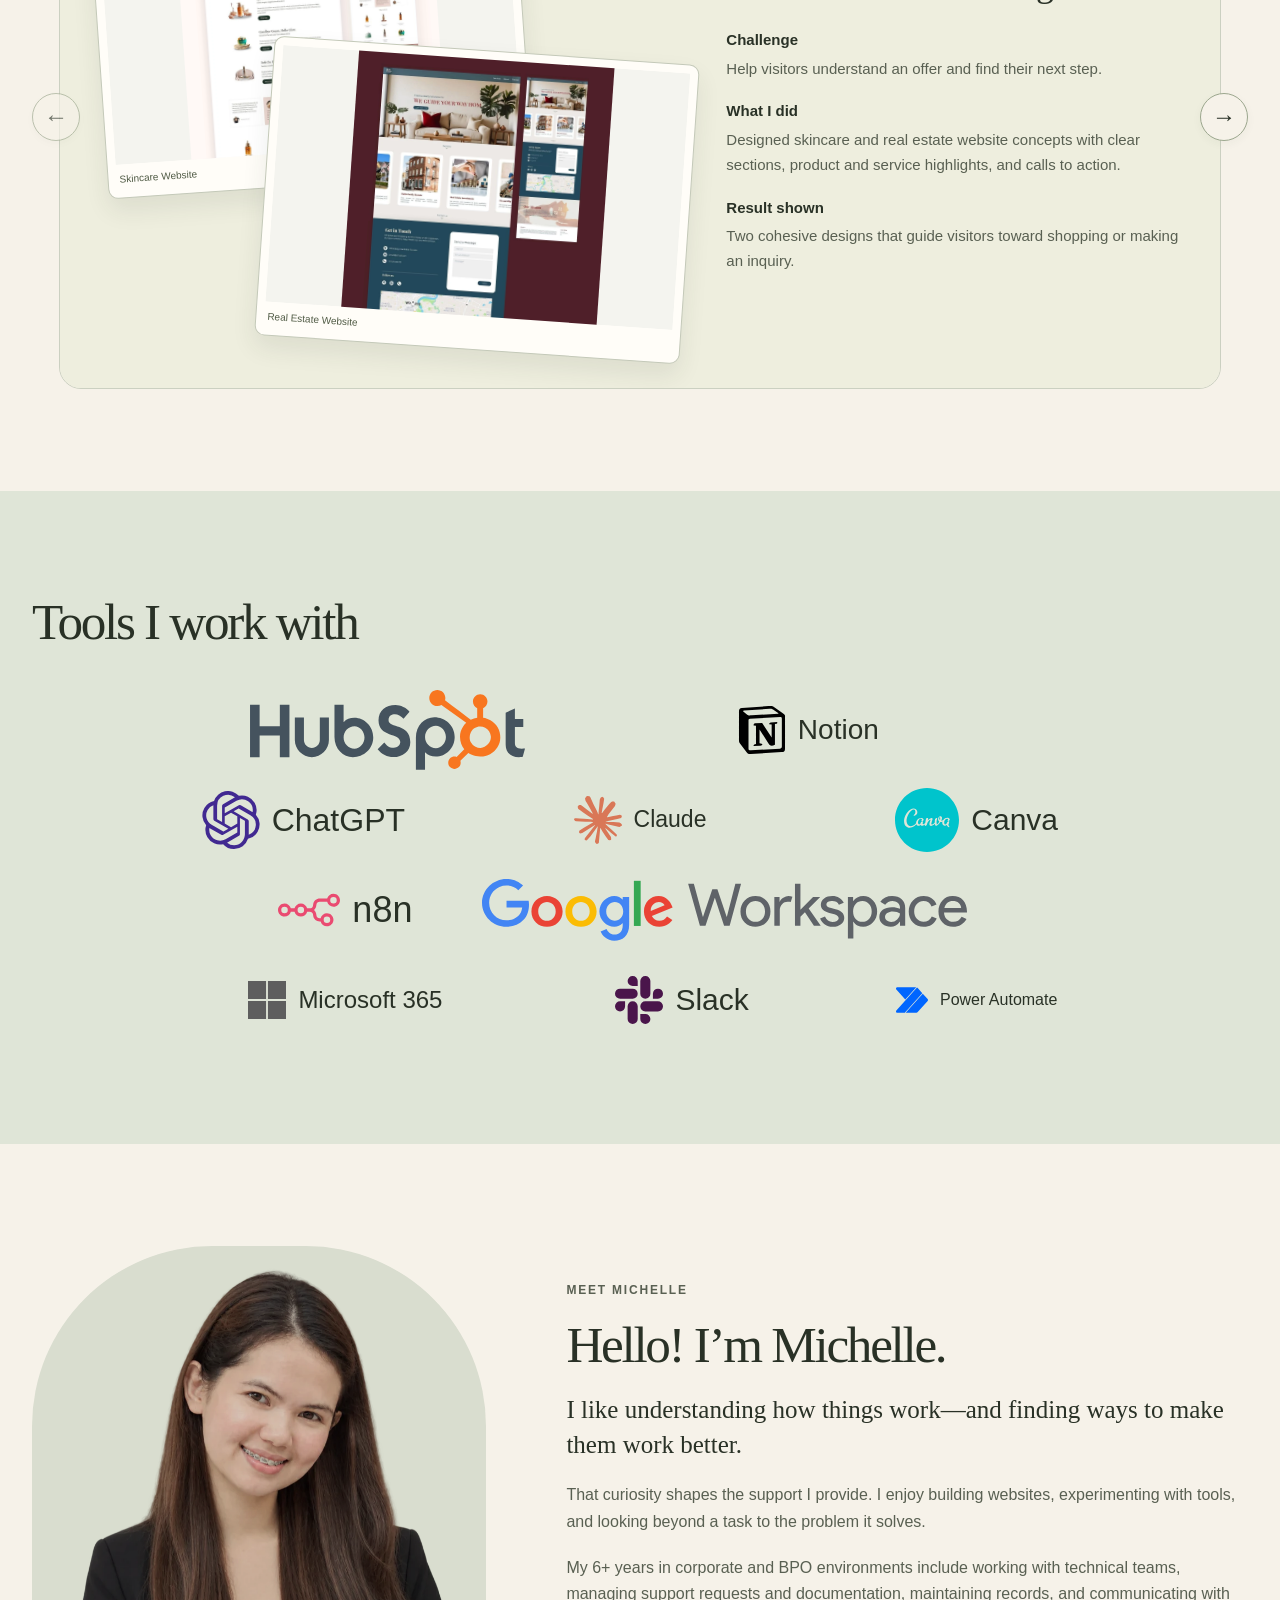
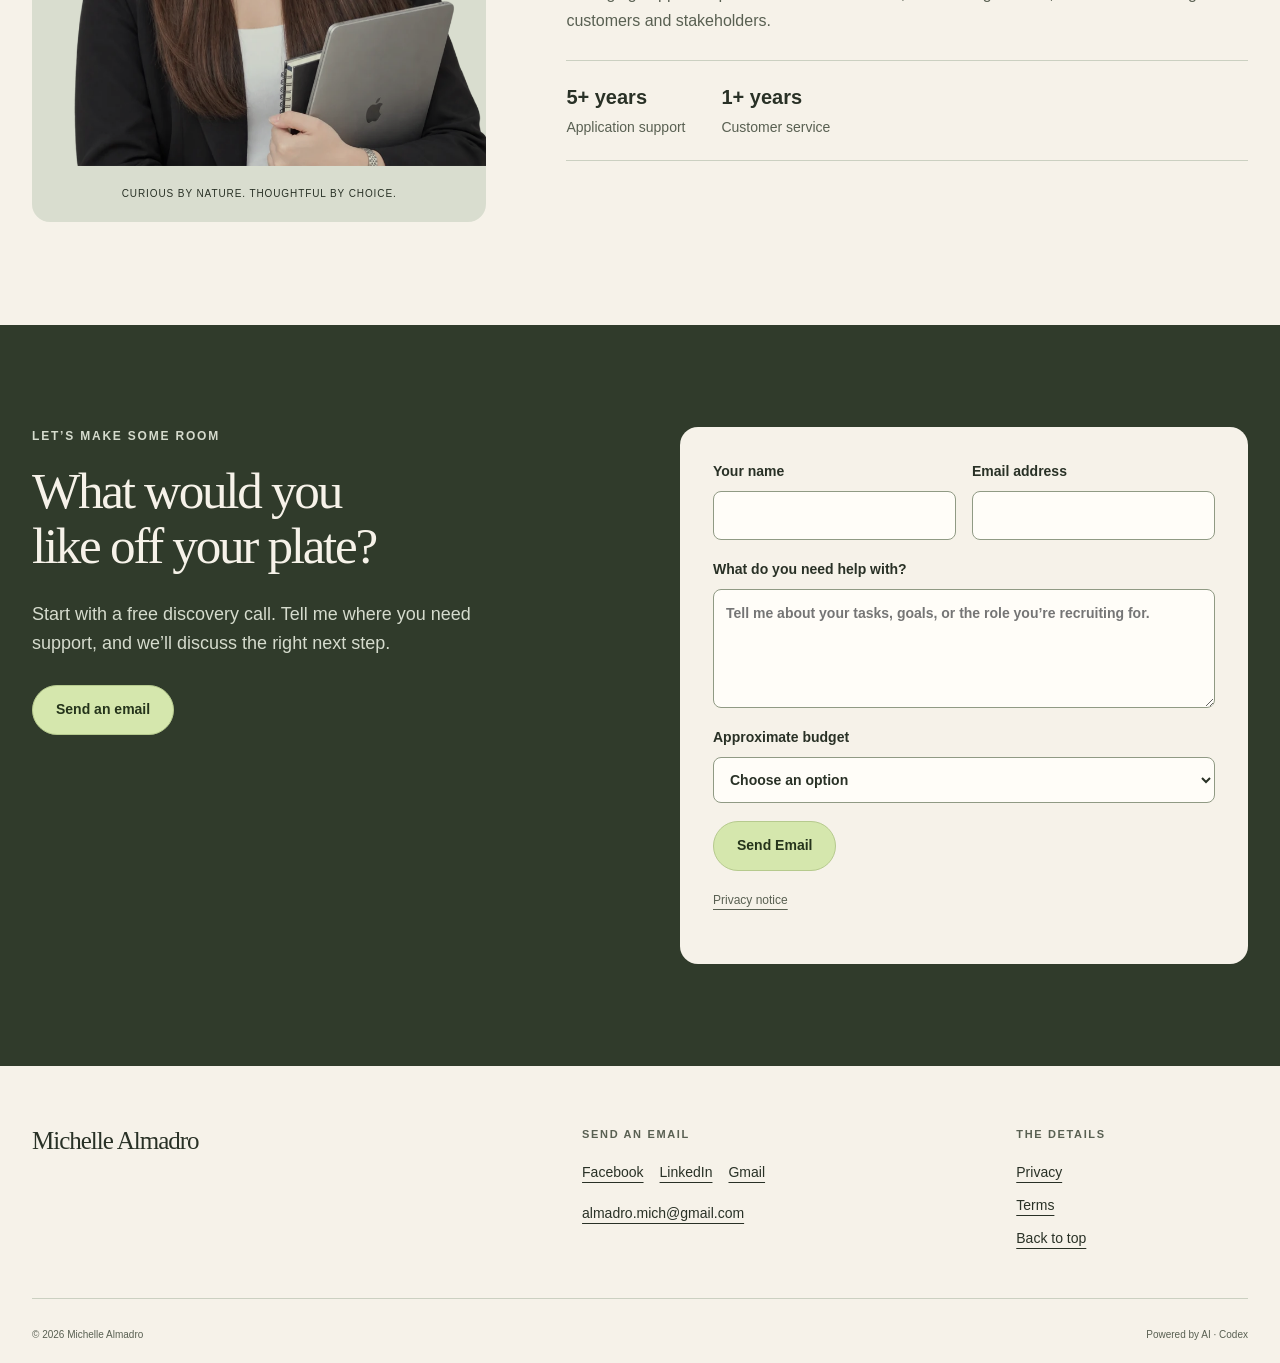
==== commit 55fd6a81: "index v" ====
--- a/index.html
+++ b/index.html
@@ -13,7 +13,7 @@
           content="Organized operations and thoughtful support for startups, coaches, and CEOs.">
     <meta property="og:url" content="https://michelle-almadro.almadro-mich.chatgpt.site/">
     <meta name="theme-color" content="#303b2b">
-    <link rel="icon" href="favicon.svg" type="image/svg+xml">
+    <link rel="icon" href="https://mich-almadro.github.io/portfolio/favicon.svg" type="image/svg+xml">
     <link rel="stylesheet" href="agency.css">
     <script type="application/ld+json">{
         "@context": "https://schema.org",
@@ -237,10 +237,9 @@
         <div class="section-head split-head">
             <div><p class="kicker">SEE THE WORK</p>
                 <h2>A preview of how<br>I can help you.</h2></div>
-            <p>Sample projects created by Michelle, showing how everyday work can become more organized.</p></div>
+            <p>Sample projects I created, showing how everyday work can become more organized.</p></div>
         <div class="work-carousel" role="region" aria-roledescription="carousel" aria-label="Work samples">
-            <div class="carousel-toolbar"><p class="carousel-status" aria-live="polite" aria-atomic="true">Website &amp;
-                Funnel Design</p>
+            <div class="carousel-toolbar"><!<p class="carousel-status" aria-live="polite" aria-atomic="true"></p>
                 <div class="carousel-controls">
                     <button type="button" class="carousel-prev" aria-label="Previous work sample"
                             aria-controls="work-track" disabled><span aria-hidden="true">←</span></button>
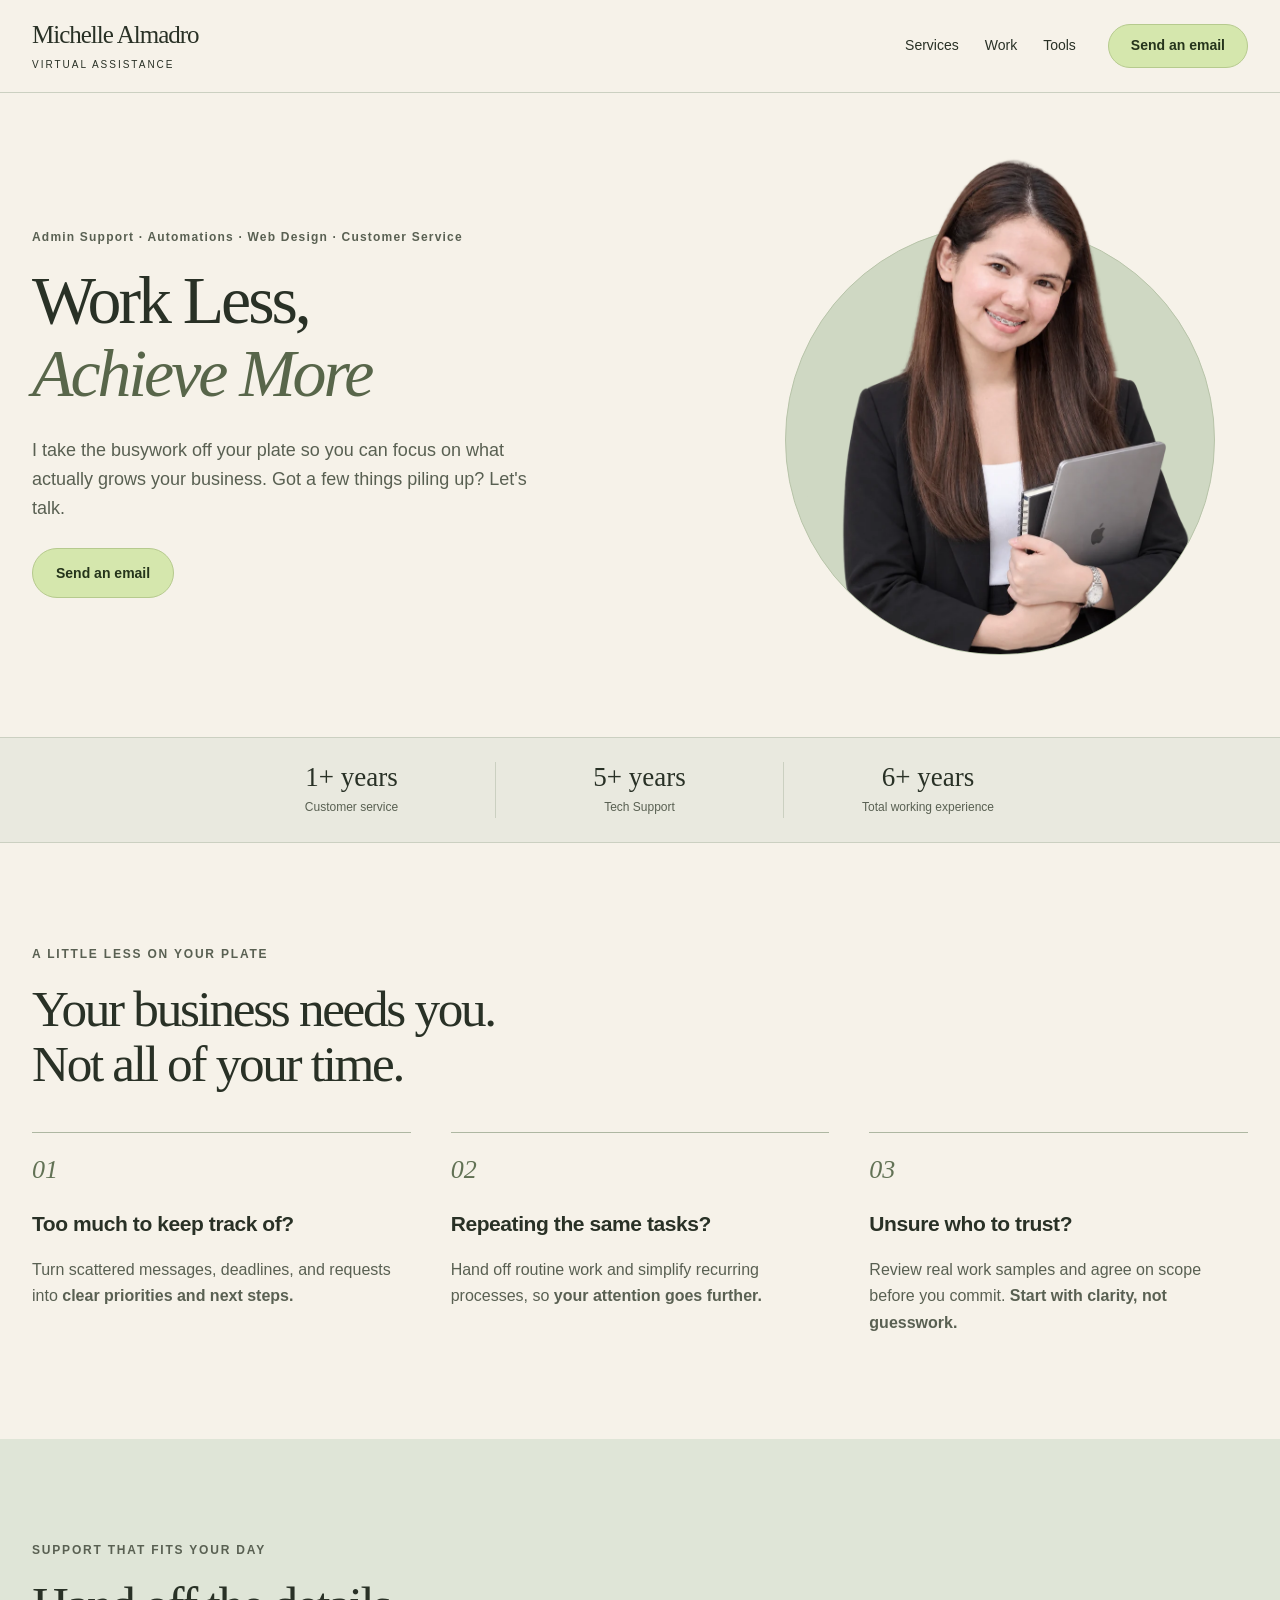
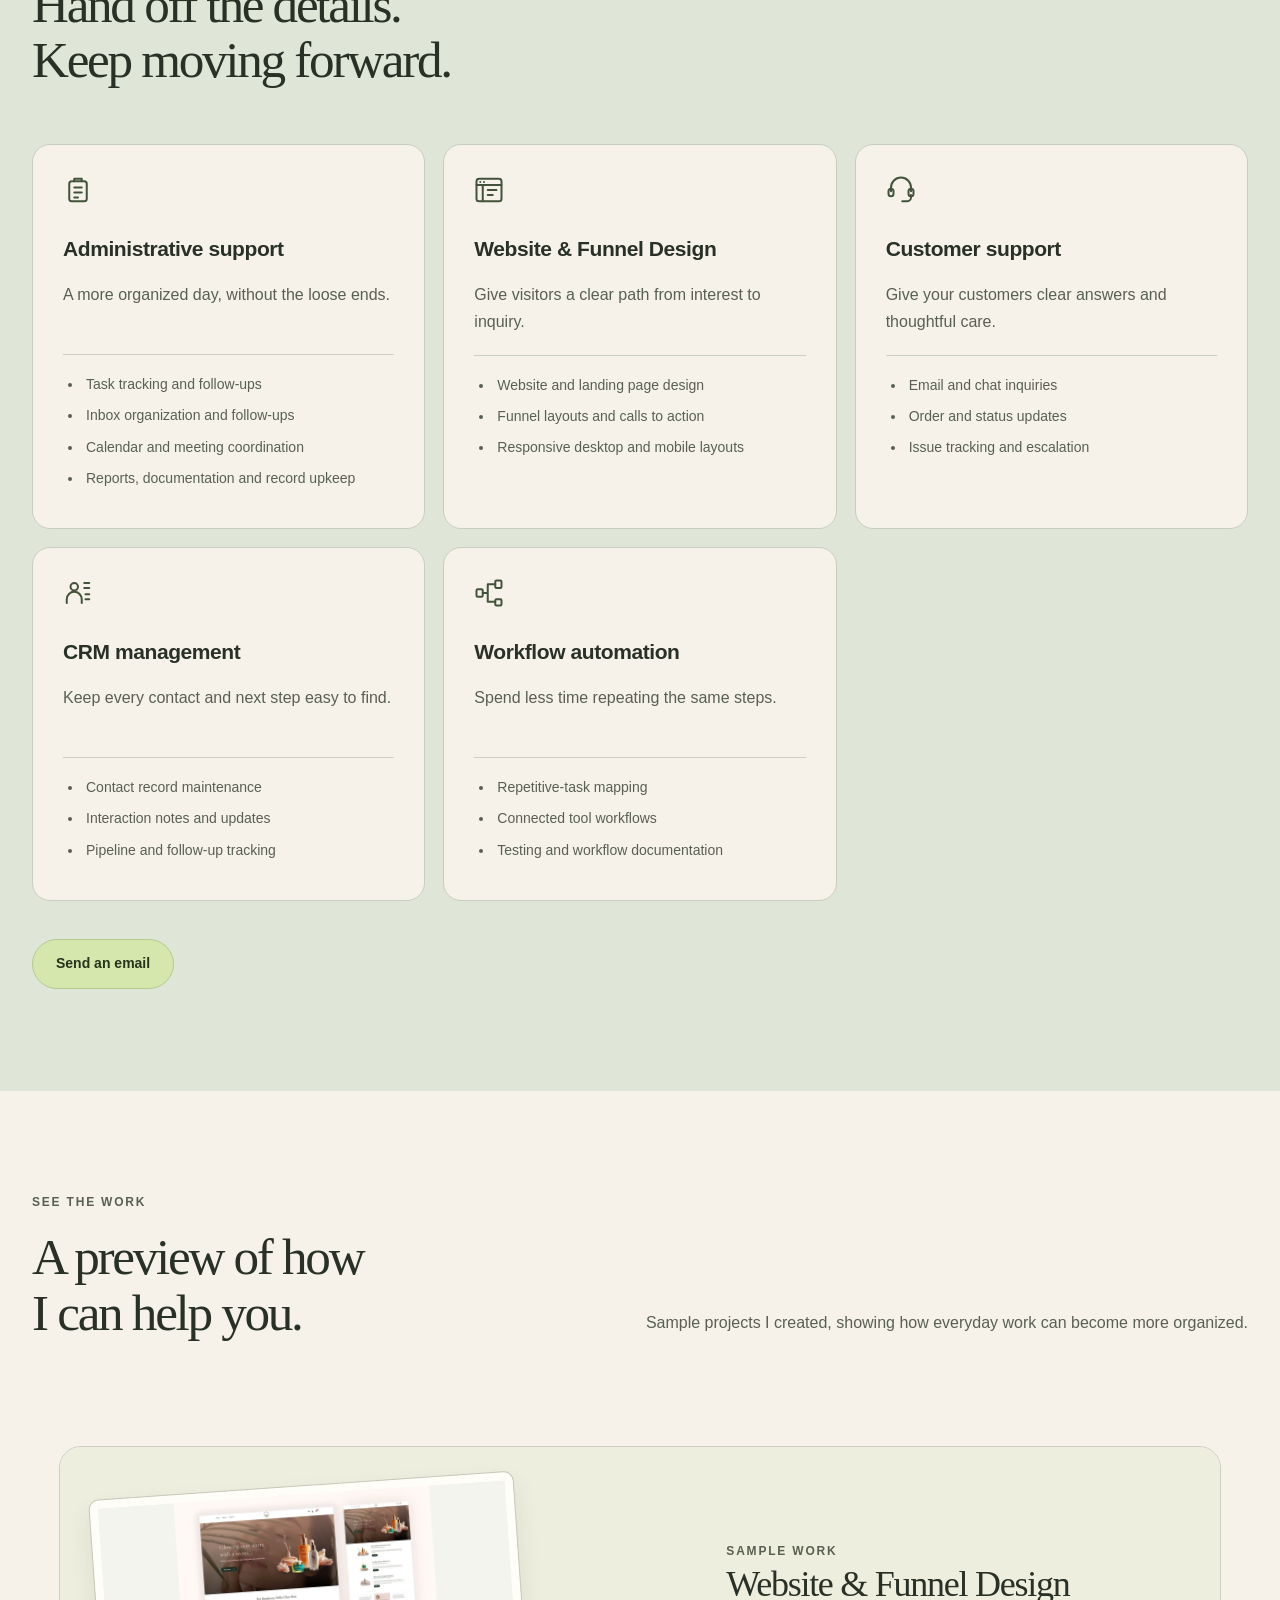
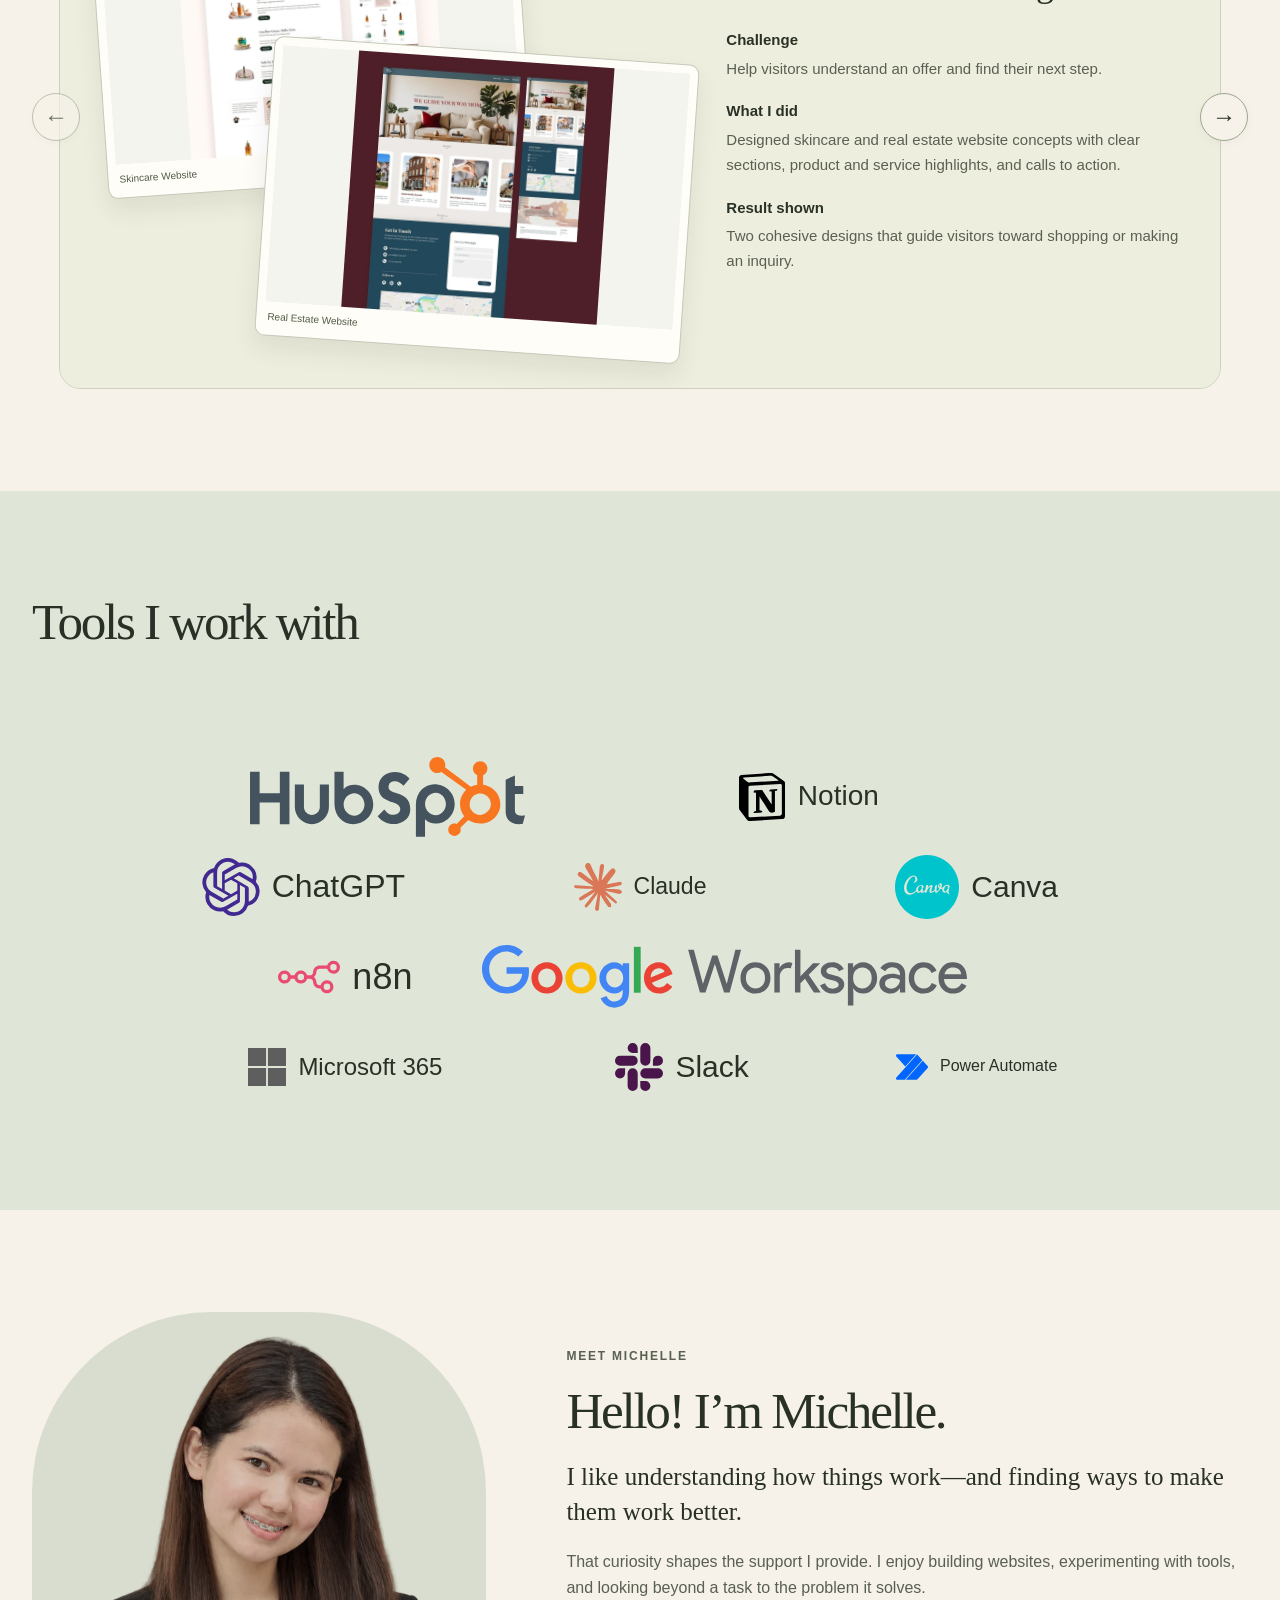
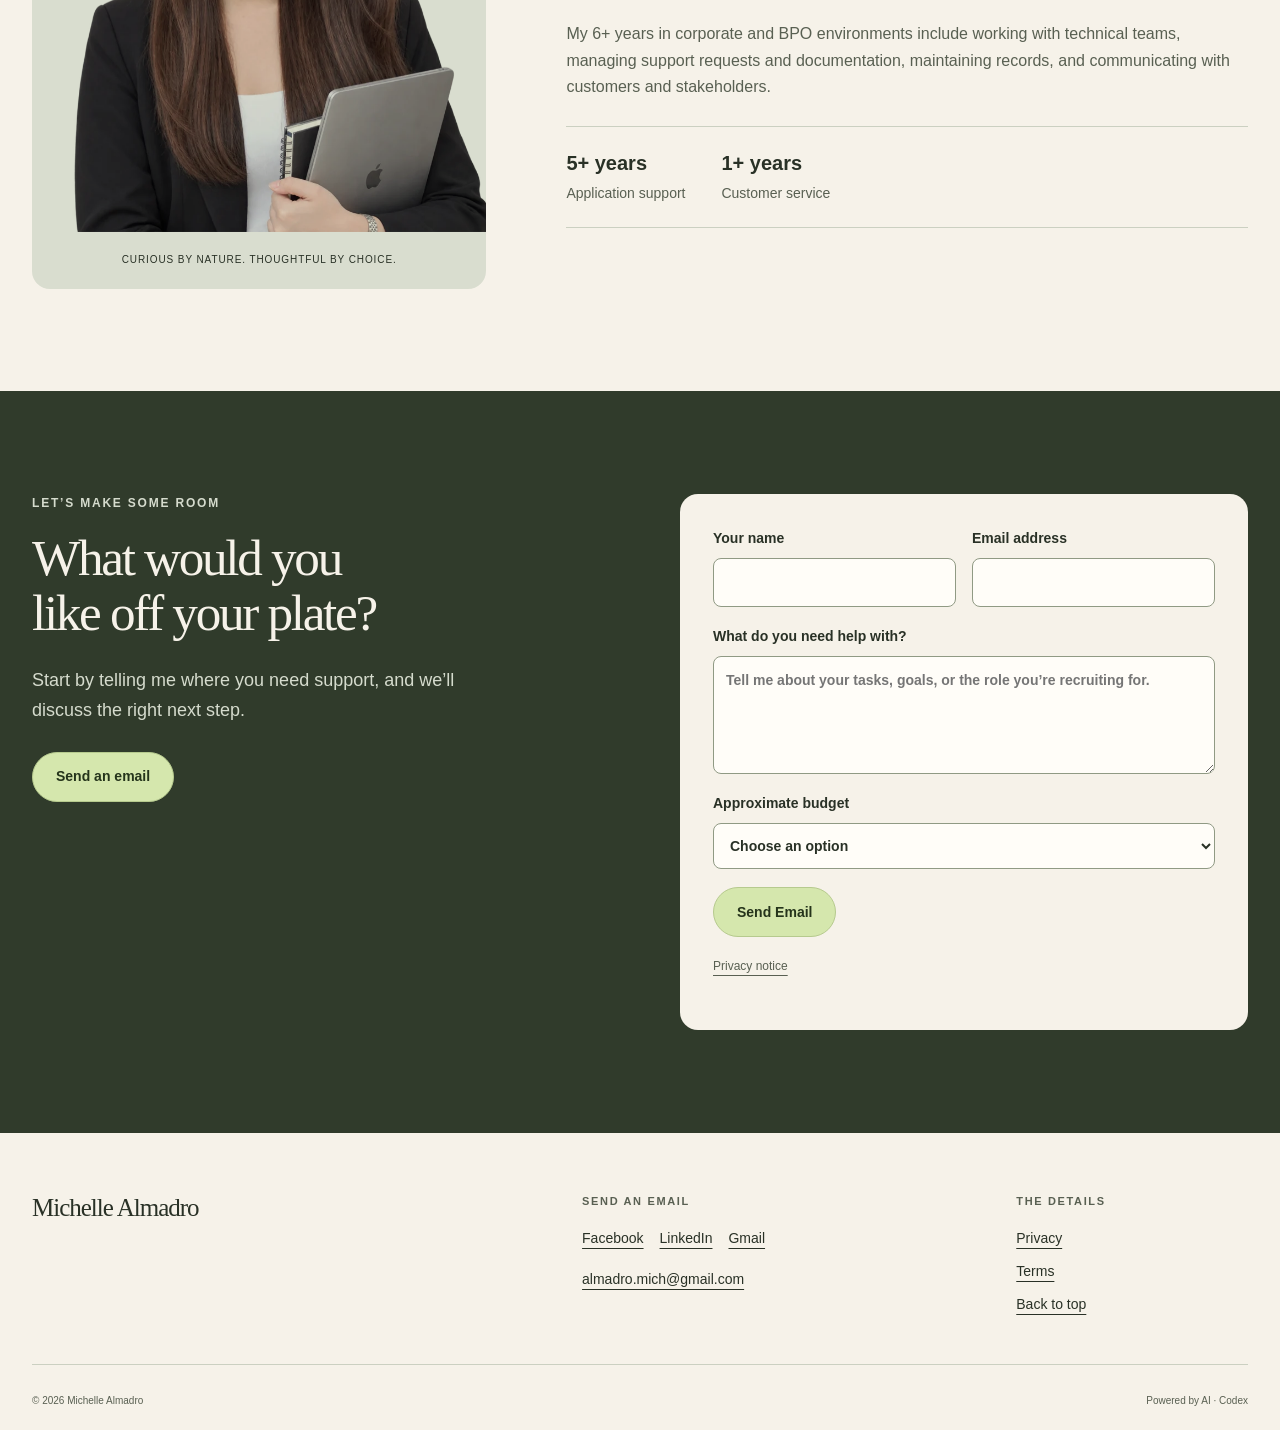
==== commit 8844703b: "index.html v6" ====
--- a/index.html
+++ b/index.html
@@ -87,7 +87,7 @@
 <main id="main">
     <!-- 01–02: Navigation and hero. Trust claims use Michelle’s supplied experience, not client logos. -->
     <section class="hero container" id="home">
-        <div class="hero-copy"><p class="kicker">Admin Support · Automations · Customer Service</p>
+        <div class="hero-copy"><p class="kicker">Admin Support · Automations · Web Design · Customer Service</p>
             <h1>Work Less,<br><em>Achieve More</em></h1>
             <p class="hero-sub">I take the busywork off your plate so you can focus on what actually grows your
                 business. Got a few things piling up? Let's talk.</p>
@@ -398,7 +398,7 @@
     <!-- 06: Tools collage -->
     <section class="section sage-surface" id="tools"><span id="process" class="anchor-alias"></span>
         <div class="container">
-            <div class="section-head"><h2>Tools I work with</h2></div>
+            <div class="section-head"><h2>Tools I work with</h2></div><br>
             <div class="tool-puzzle" aria-label="Tools Michelle works with">
                 <div class="puzzle-tool puzzle-1 wordmark"><img src="assets/hubspot-wordmark.svg" alt="HubSpot"
                                                                 loading="lazy"></div>
@@ -509,7 +509,7 @@
         <div class="container contact-grid">
             <div><p class="kicker">LET’S MAKE SOME ROOM</p>
                 <h2>What would you<br>like off your plate?</h2>
-                <p class="contact-lead">Start with a free discovery call. Tell me where you need support, and we’ll
+                <p class="contact-lead">Start by telling me where you need support, and we’ll
                     discuss the right next step.</p><a class="btn primary" href="#contact" data-email-booking>Send an
                     email</a>
             </div>
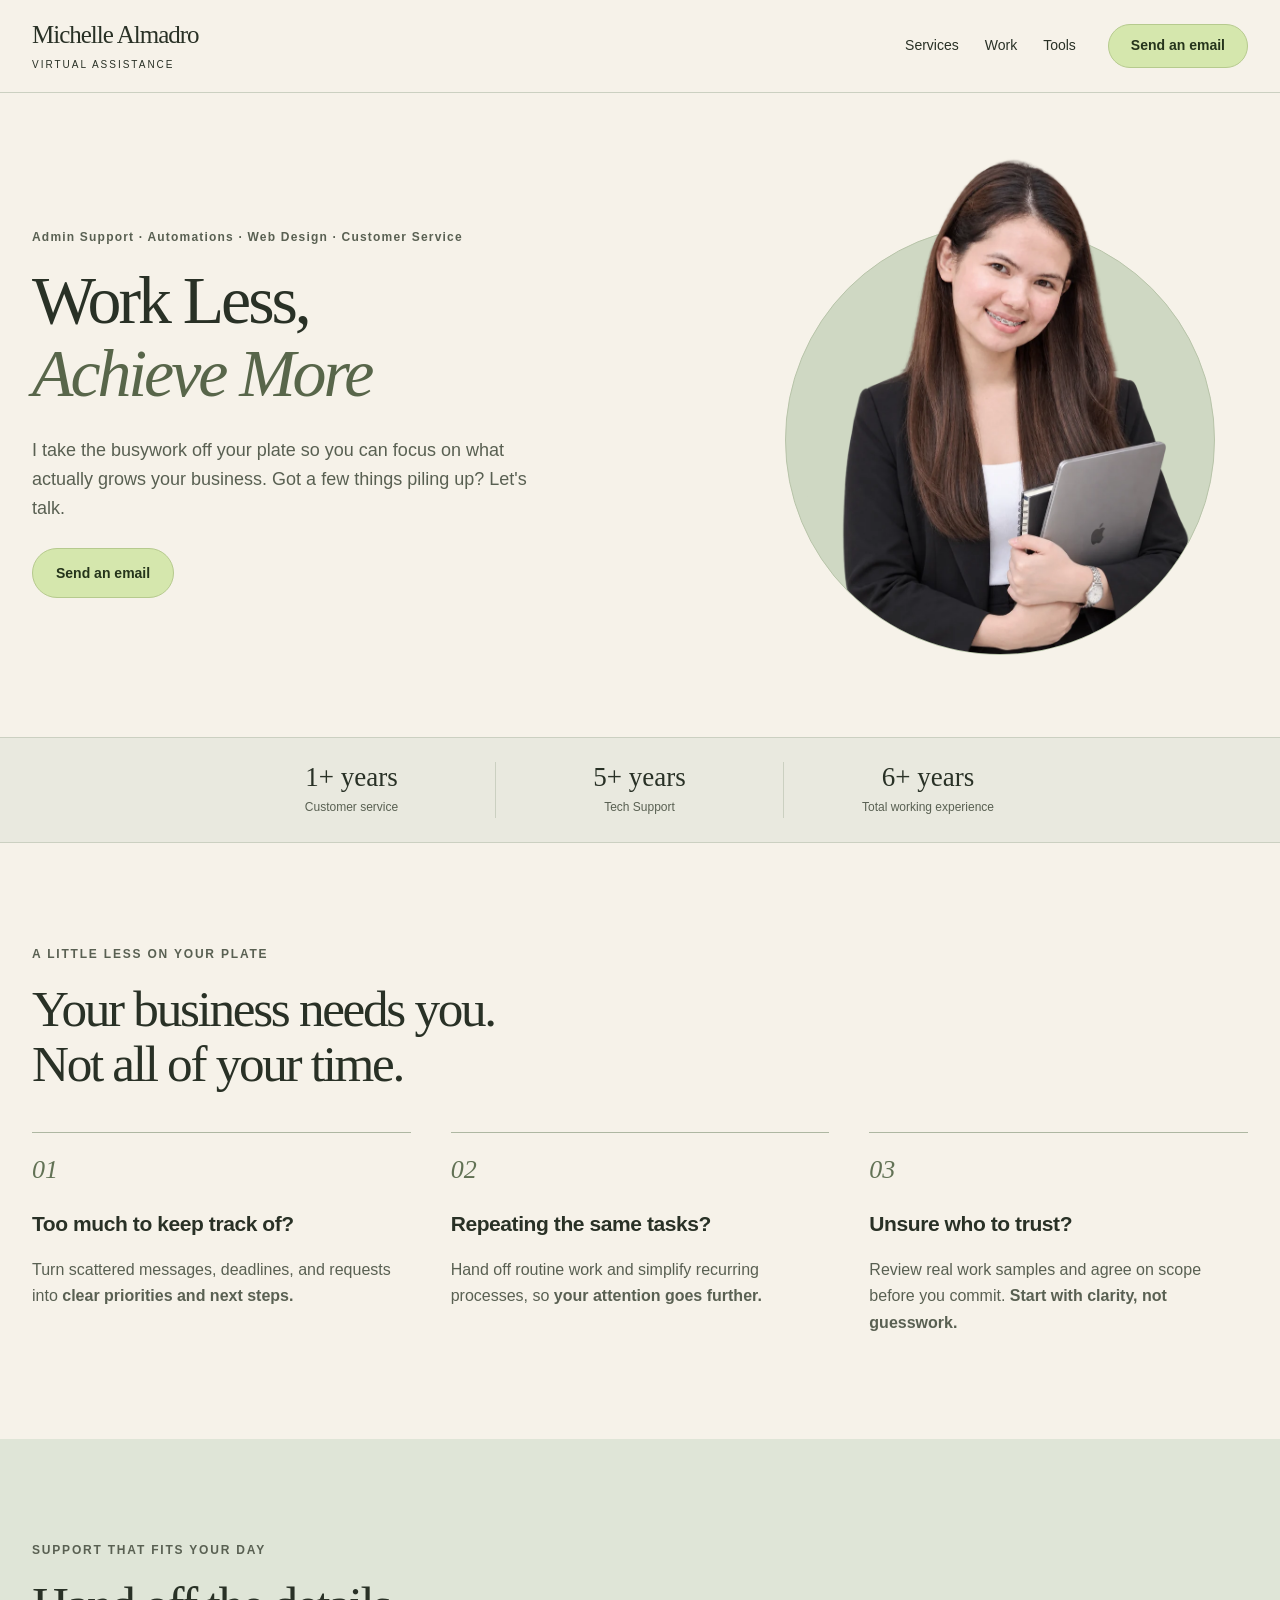
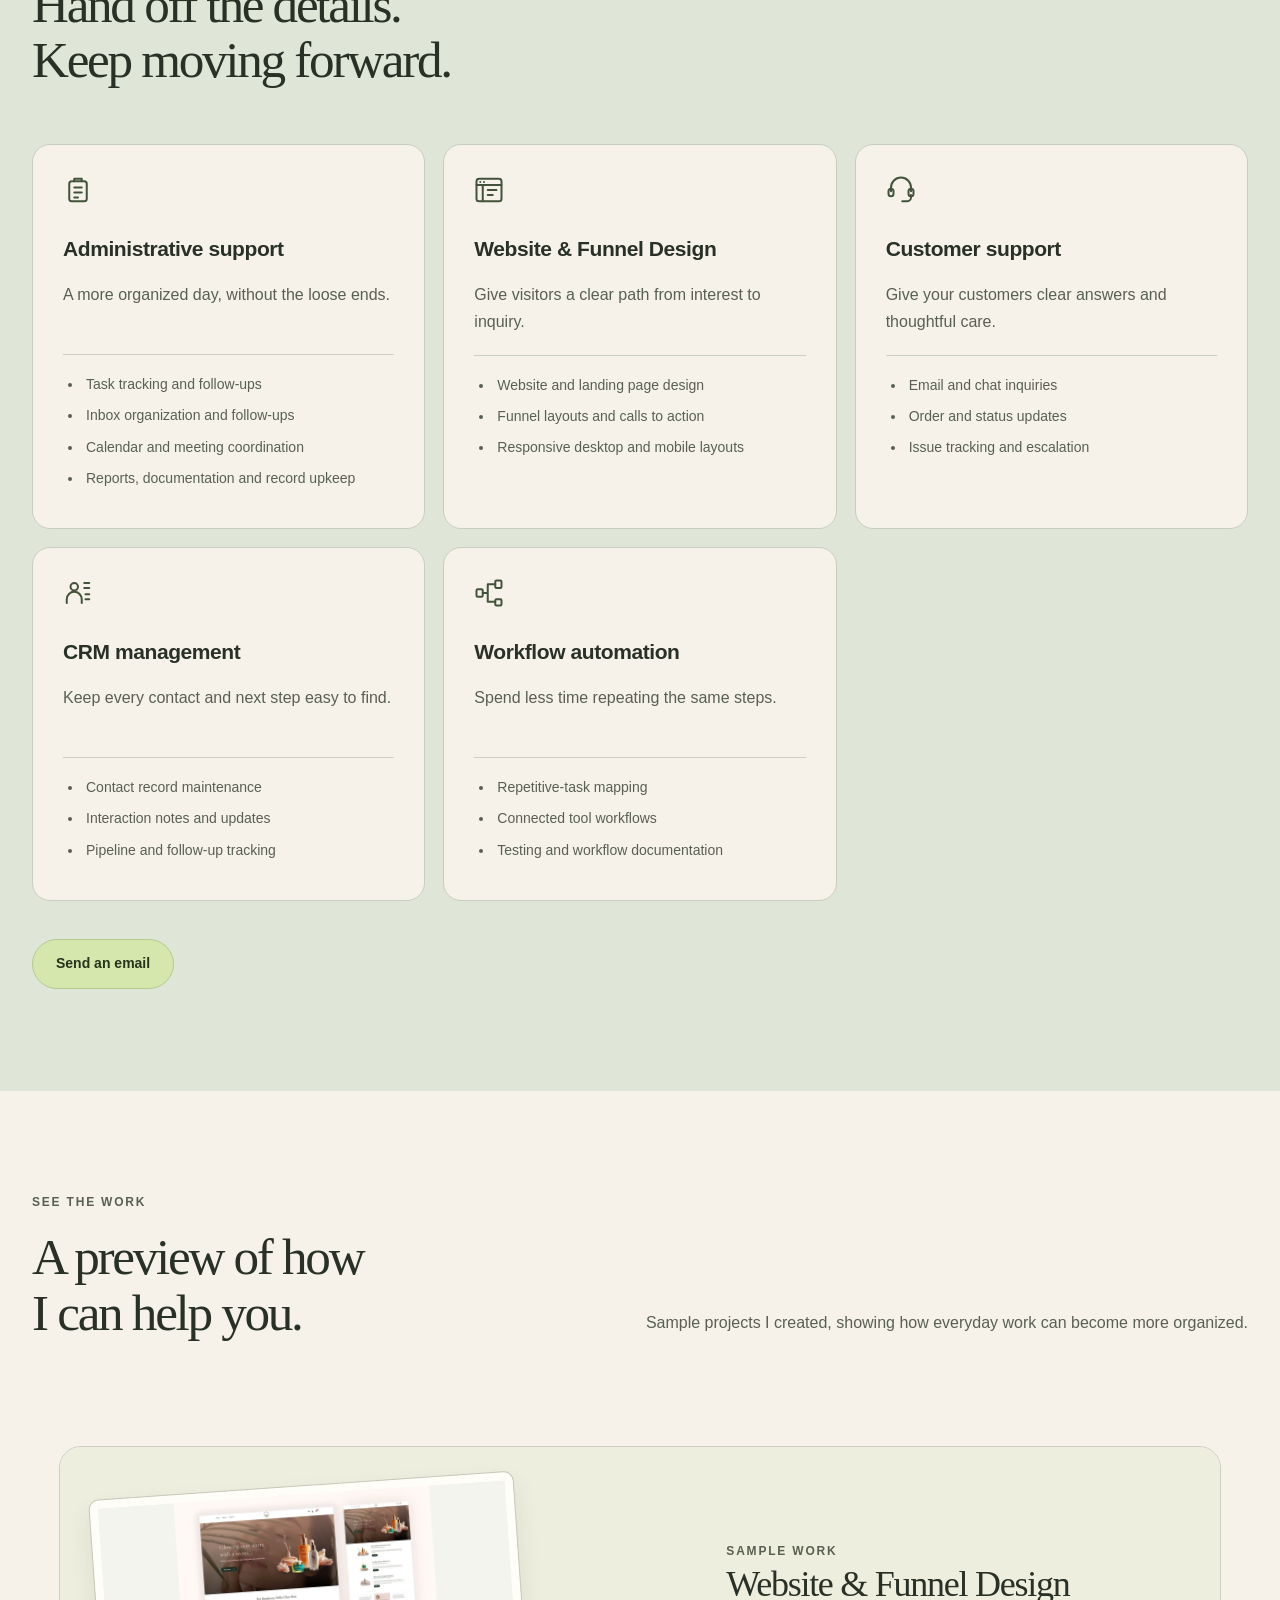
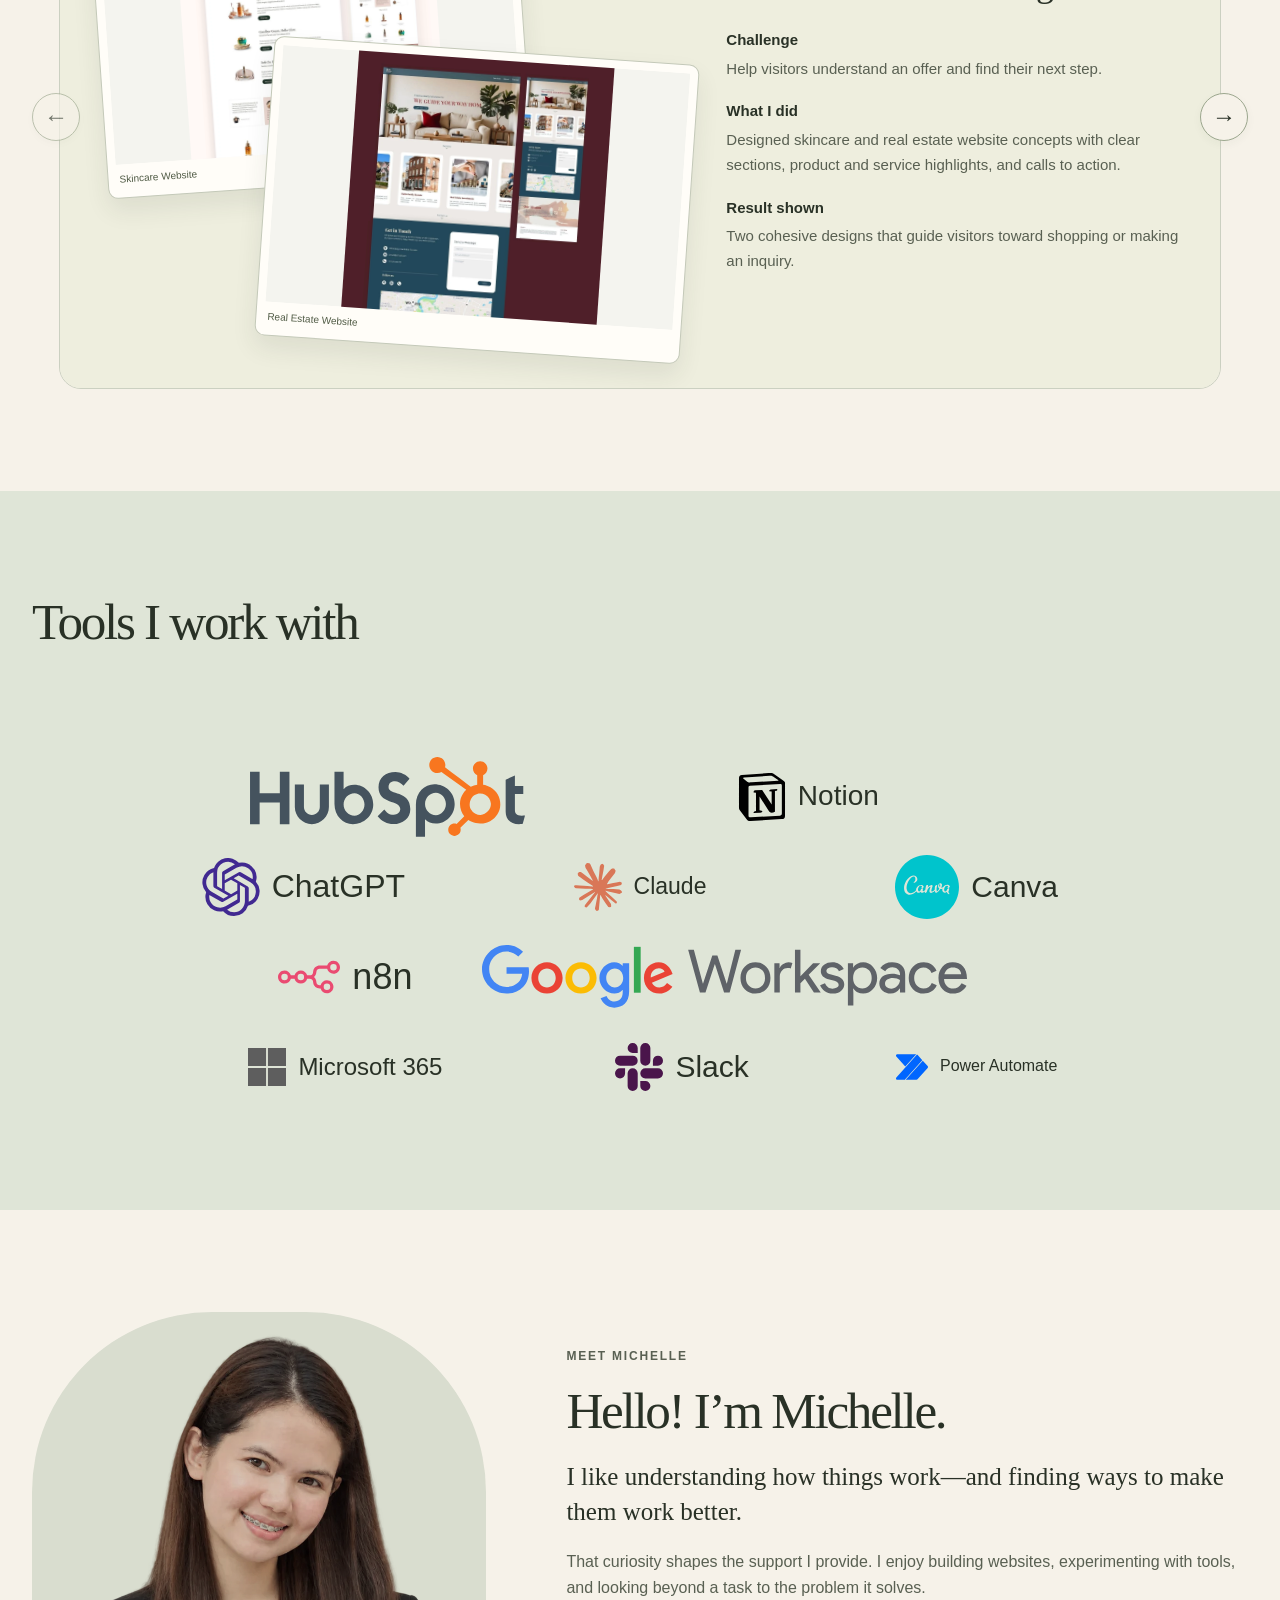
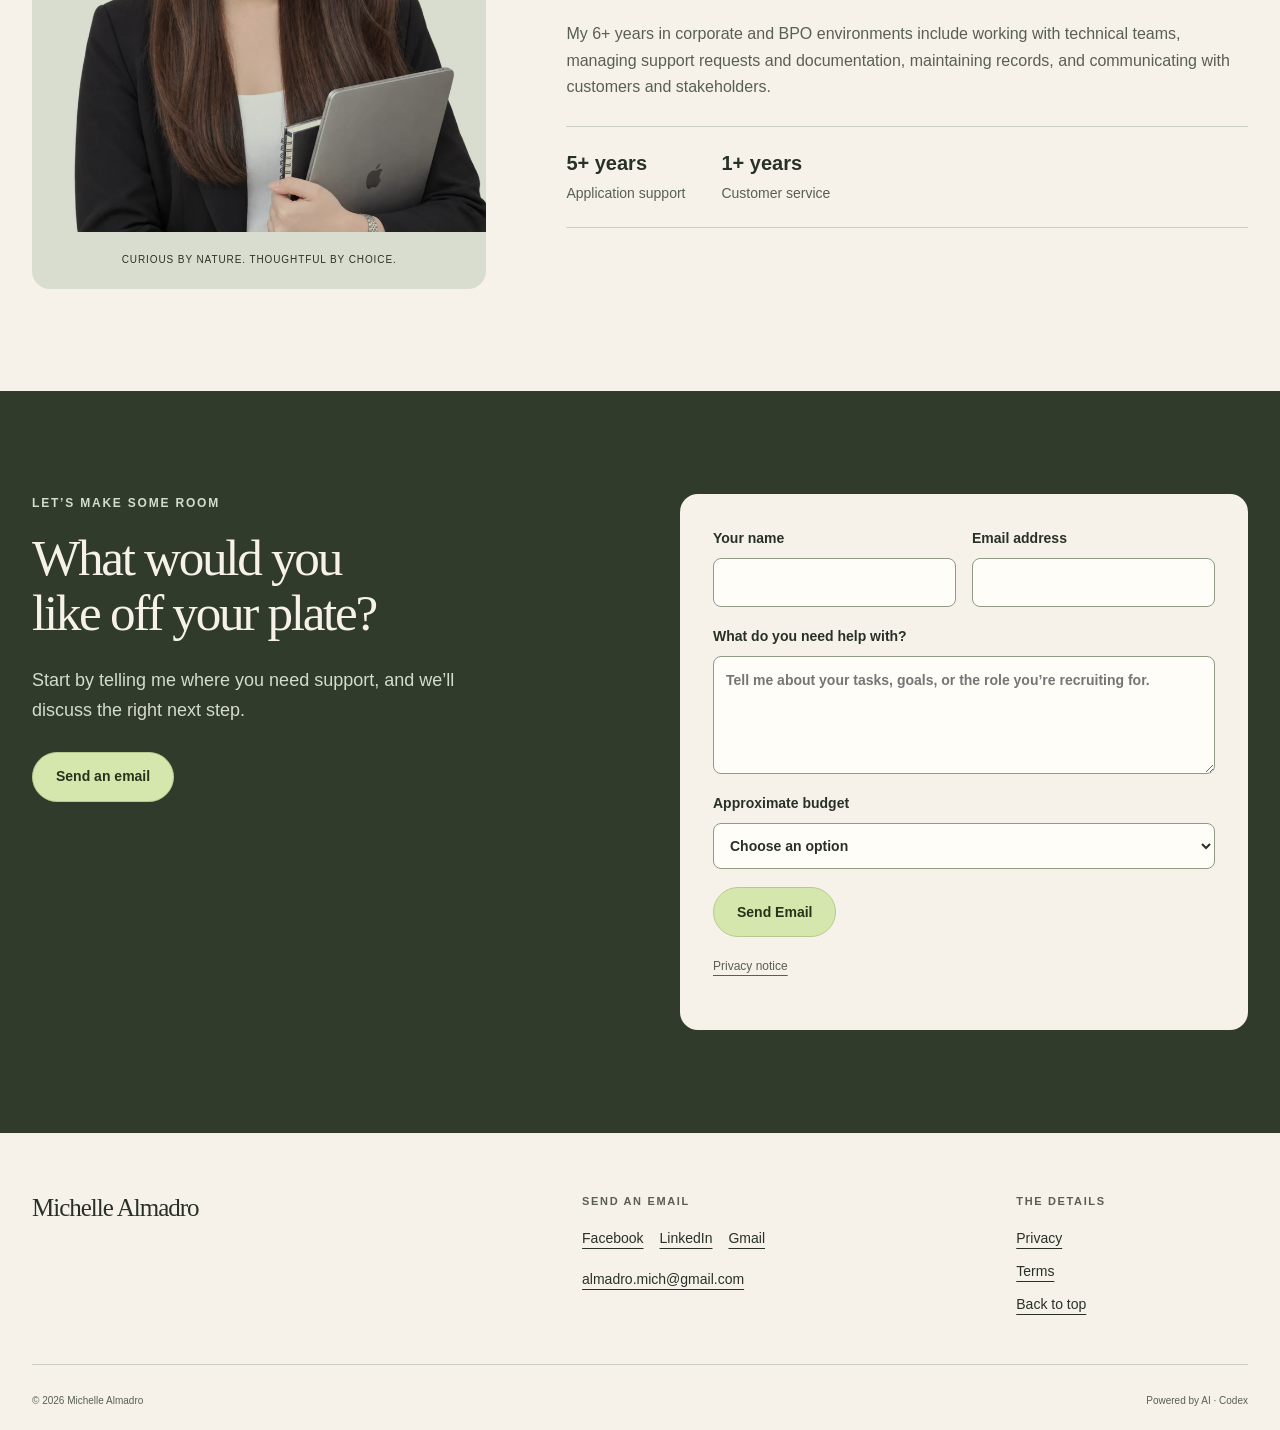
==== commit 6466f2b0: "add favicon" ====
--- a/index.html
+++ b/index.html
@@ -13,7 +13,7 @@
           content="Organized operations and thoughtful support for startups, coaches, and CEOs.">
     <meta property="og:url" content="https://michelle-almadro.almadro-mich.chatgpt.site/">
     <meta name="theme-color" content="#303b2b">
-    <link rel="icon" href="https://mich-almadro.github.io/portfolio/favicon.svg" type="image/svg+xml">
+    <link rel="icon" href="./favicon.svg" type="image/svg+xml">
     <link rel="stylesheet" href="agency.css">
     <script type="application/ld+json">{
         "@context": "https://schema.org",
